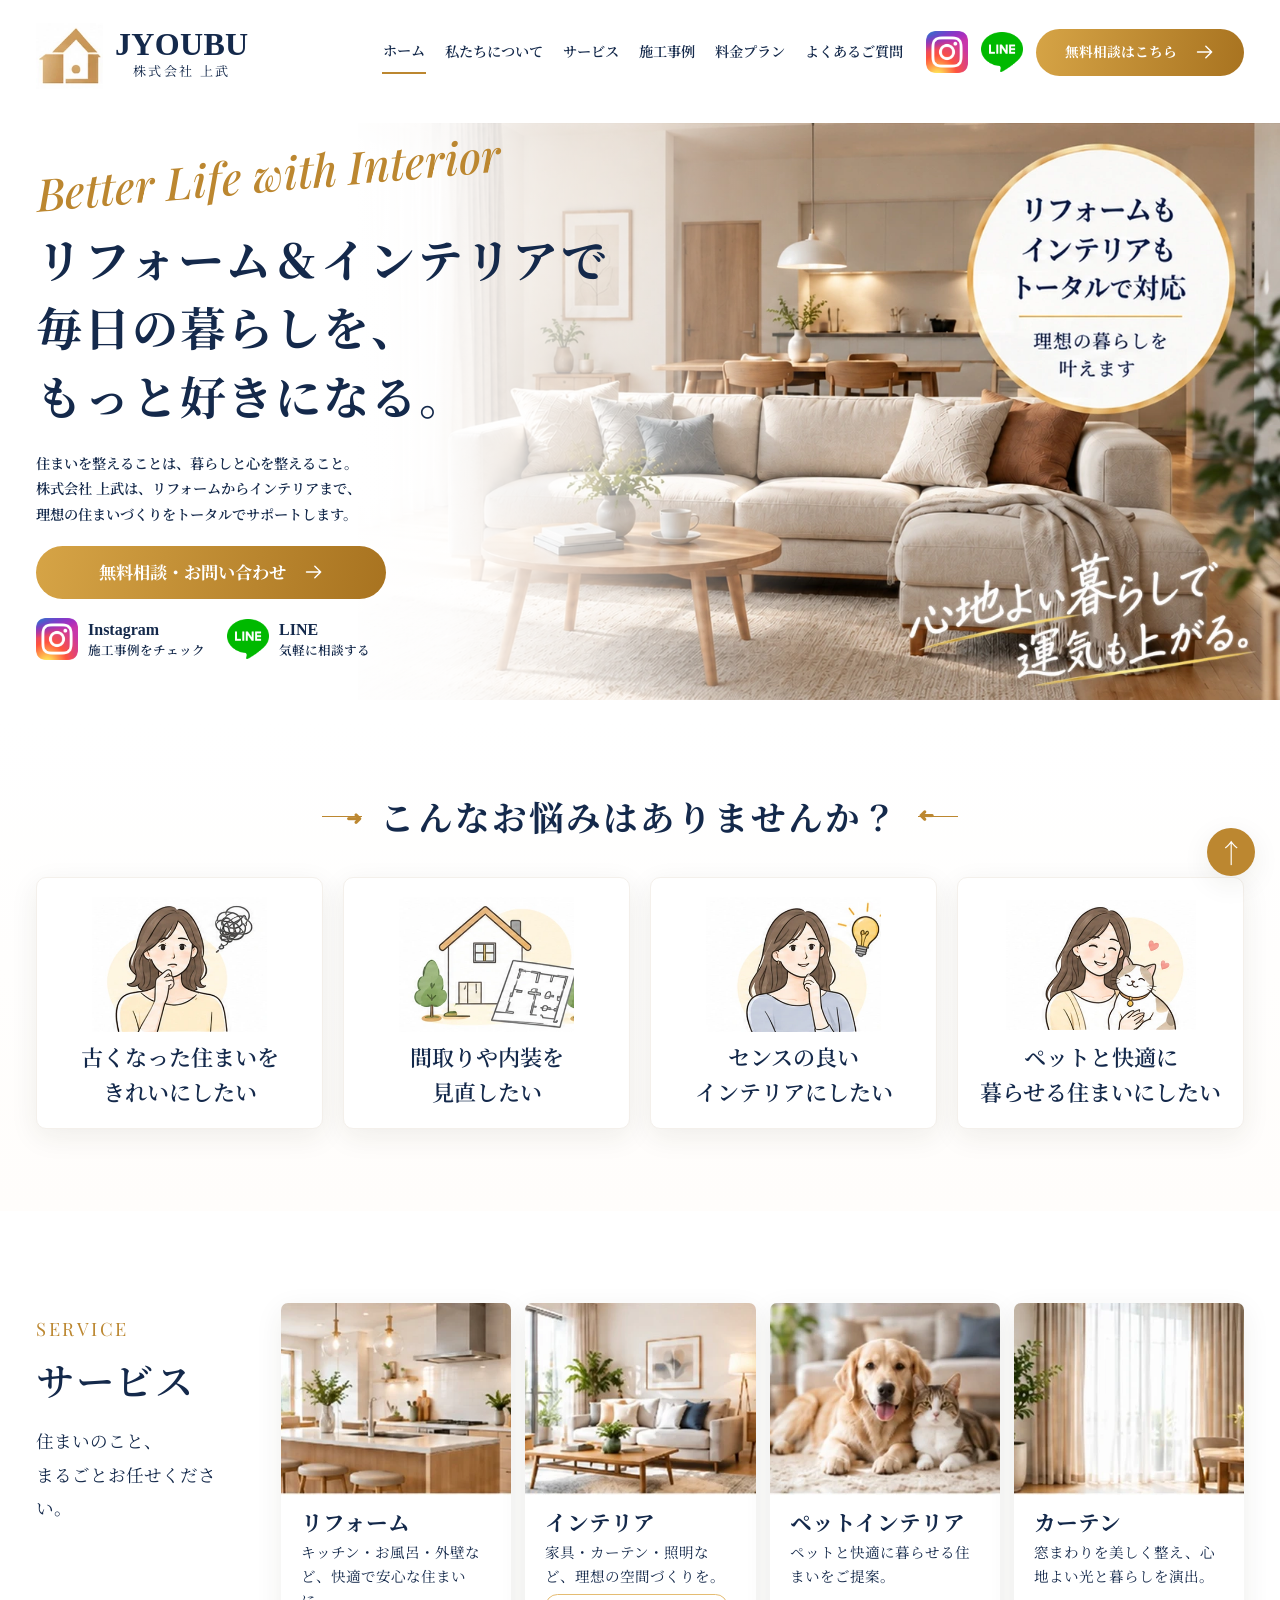
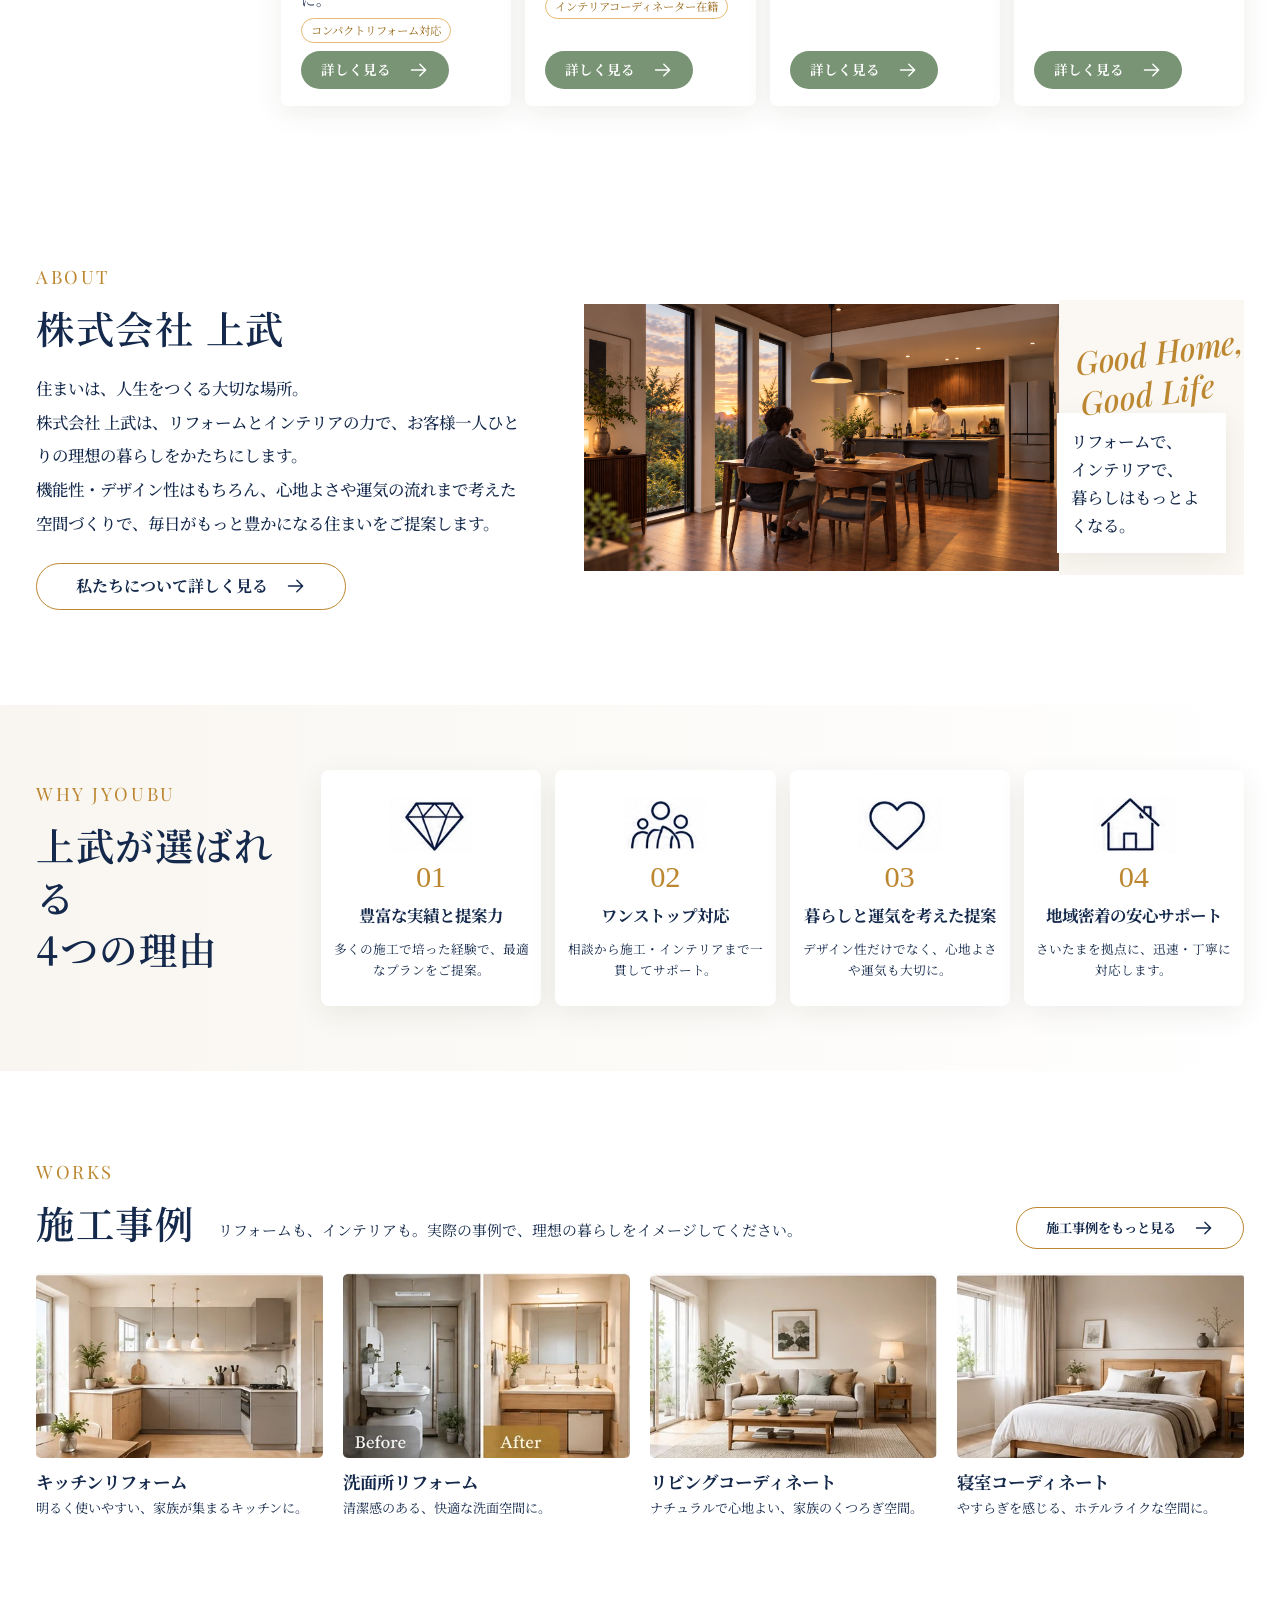
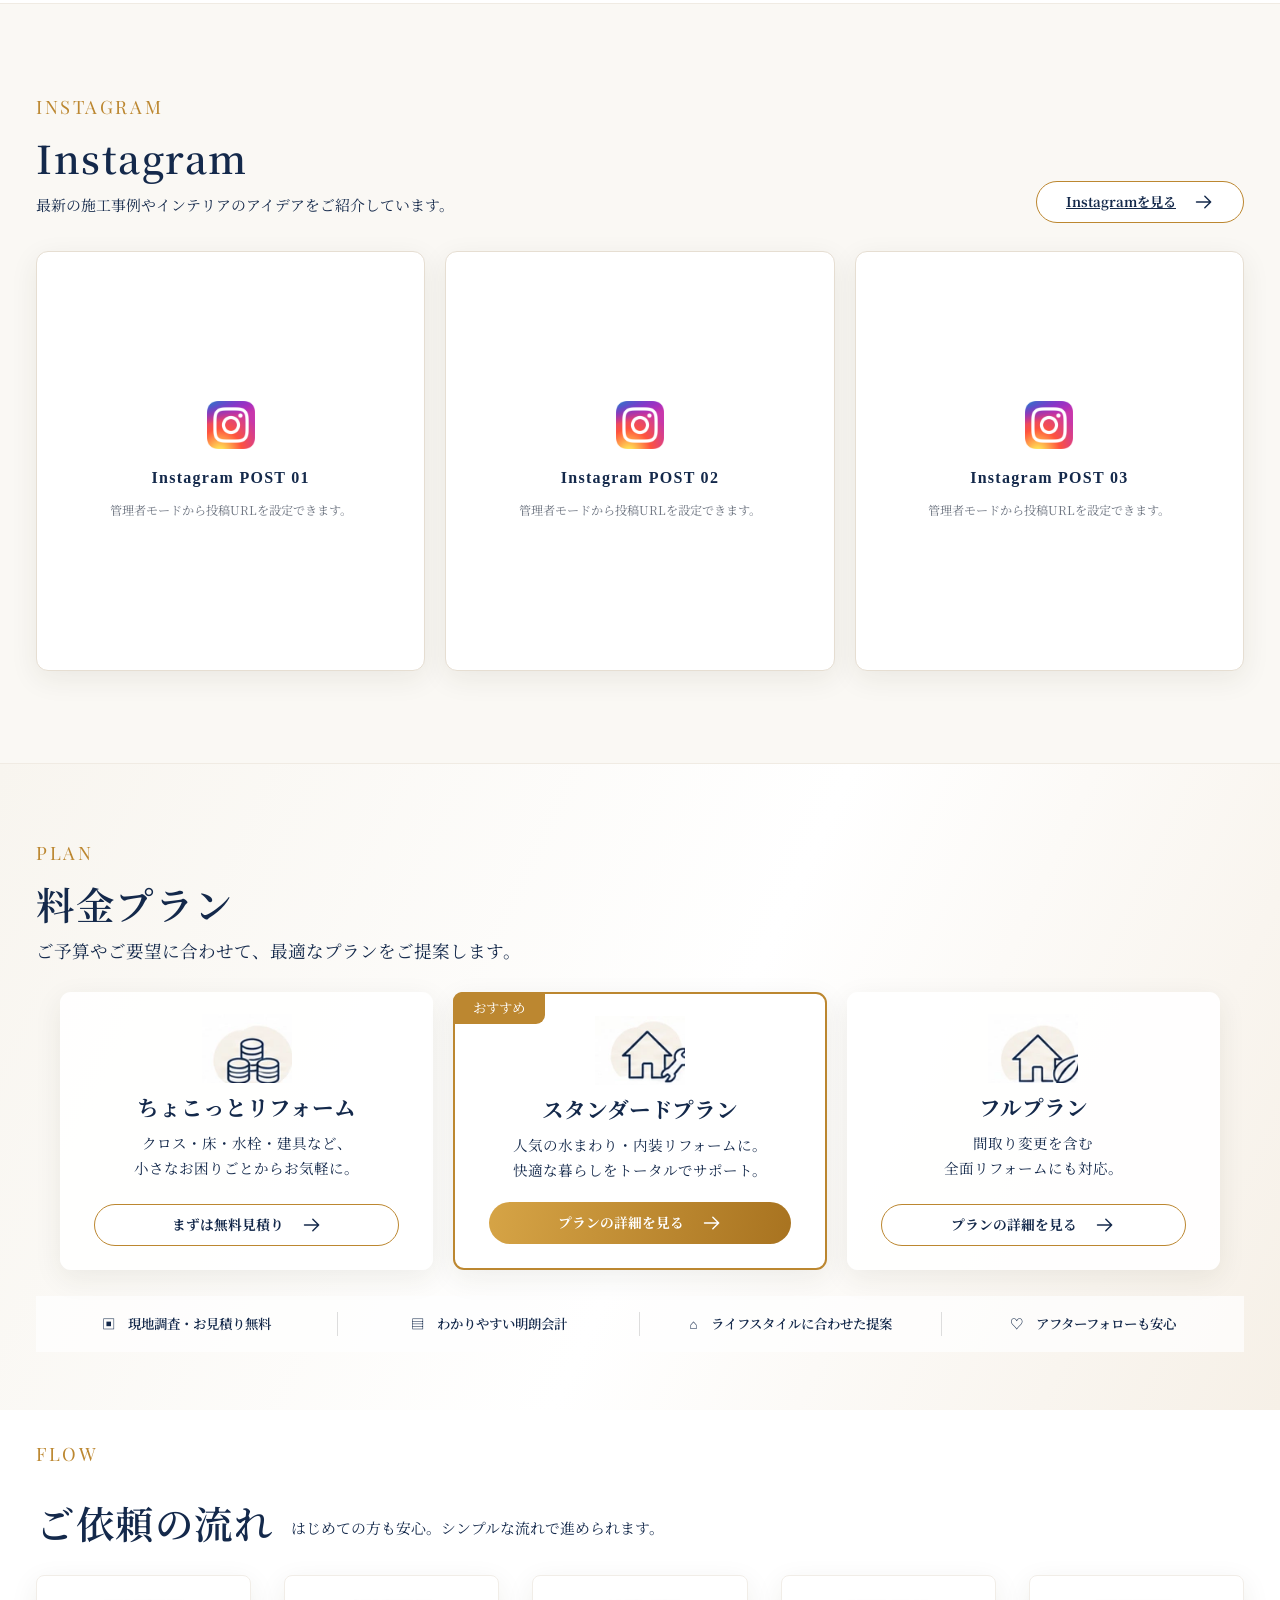
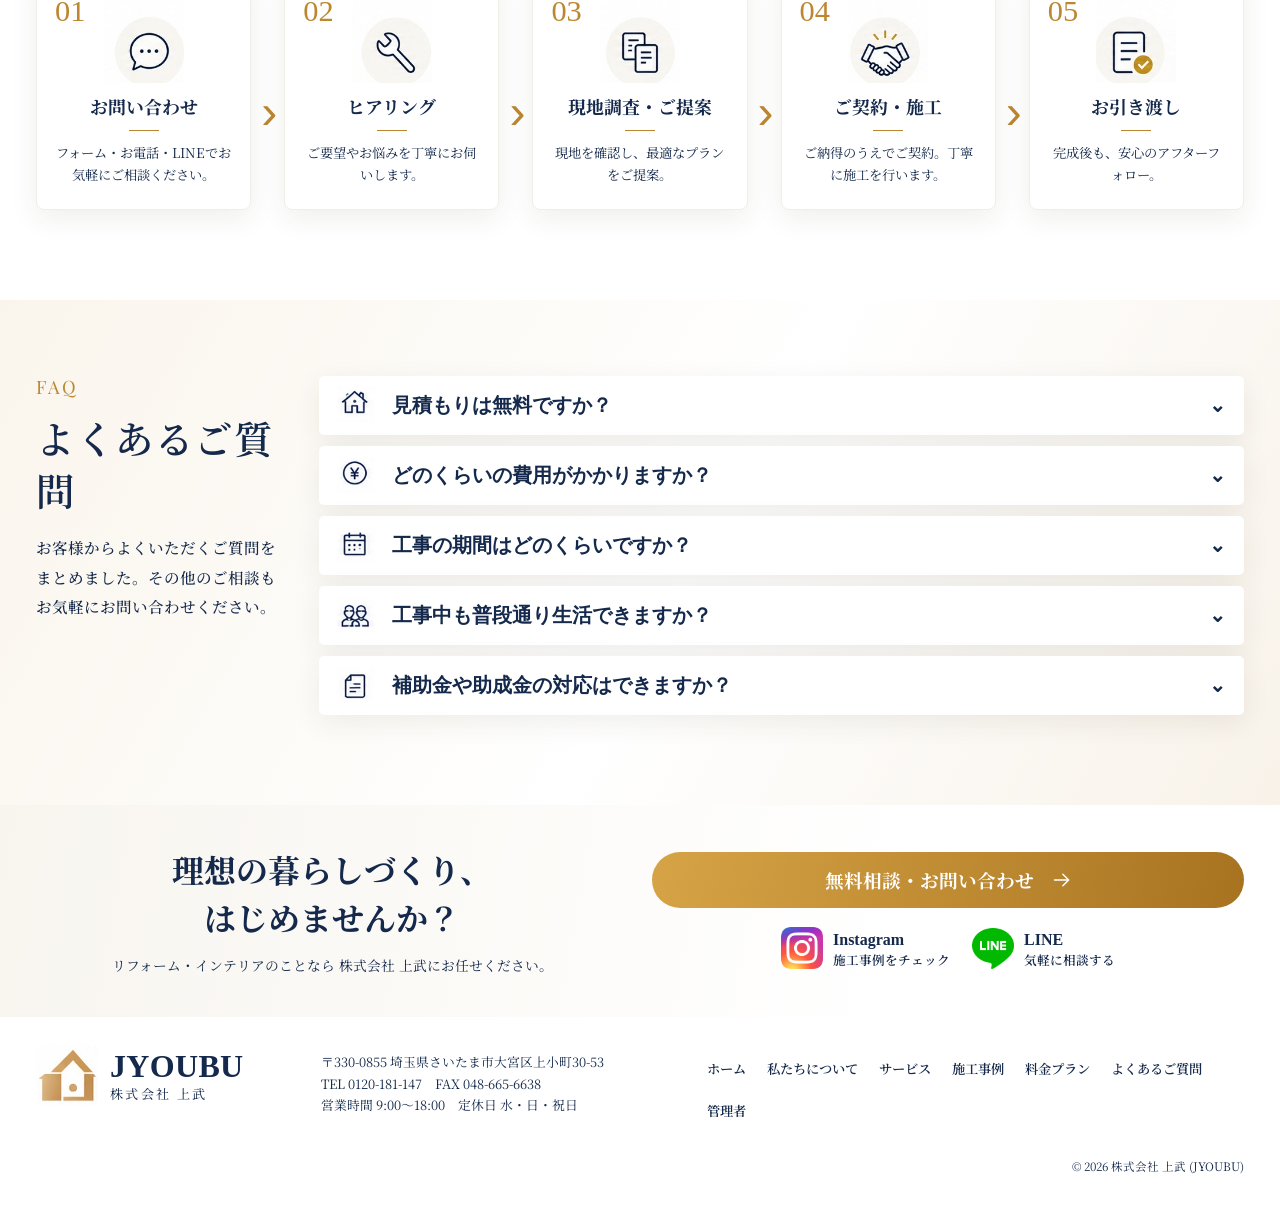
==== index.html @ c6ba9312 "Update all LINE links to qEn2aJ9Z" ====
<!doctype html>
<html lang="ja">
<head>
  <meta charset="utf-8">
  <meta name="viewport" content="width=device-width, initial-scale=1">
  <meta name="theme-color" content="#fbf8f3">
  <meta name="description" content="株式会社 上武のリフォーム・インテリア相談サイト。理想の暮らしづくりをトータルでサポートします。">
  <title>株式会社 上武 | リフォームとインテリアで、暮らしをもっと好きになる。</title>
  <link rel="icon" href="favicon.svg" type="image/svg+xml">
  <link rel="stylesheet" href="styles.css?v=20260929-social">
  <script defer src="script.js?v=20260926-2"></script>
</head>
<body>
  <svg class="sprite" xmlns="http://www.w3.org/2000/svg" aria-hidden="true">
    <symbol id="i-arrow" viewBox="0 0 24 24"><path d="M3 12h17m-7-7 7 7-7 7"/></symbol>
    <symbol id="i-home" viewBox="0 0 24 24"><path d="m2 11 10-9 10 9M5 9v13h14V9M9 22v-7h6v7"/></symbol>
    <symbol id="i-heart" viewBox="0 0 24 24"><path d="M20.8 4.6a5.3 5.3 0 0 0-7.5 0L12 5.9l-1.3-1.3a5.3 5.3 0 0 0-7.5 7.5L12 21l8.8-8.9a5.3 5.3 0 0 0 0-7.5Z"/></symbol>
    <symbol id="i-people" viewBox="0 0 24 24"><circle cx="12" cy="5" r="3"/><path d="M5 21v-2a7 7 0 0 1 14 0v2M3 10a3 3 0 0 0-2 5v4m20-9a3 3 0 0 1 2 5v4"/></symbol>
    <symbol id="i-chat" viewBox="0 0 24 24"><path d="M21 11.5a8.5 8.5 0 0 1-8.5 8.5c-1.5 0-3-.4-4.2-1.1L3 21l1.6-4.6A8.5 8.5 0 1 1 21 11.5Z"/><circle cx="8" cy="11.5" r=".7"/><circle cx="12" cy="11.5" r=".7"/><circle cx="16" cy="11.5" r=".7"/></symbol>
    <symbol id="i-tool" viewBox="0 0 24 24"><path d="M14 6a5 5 0 0 0-6 6L2 18l4 4 6-6a5 5 0 0 0 6-6l-3 3-4-4 3-3Z"/></symbol>
    <symbol id="i-clipboard" viewBox="0 0 24 24"><rect x="5" y="4" width="14" height="18" rx="2"/><path d="M9 4V2h6v2M8 9h8M8 13h8M8 17h5"/></symbol>
    <symbol id="i-handshake" viewBox="0 0 24 24"><path d="m2 8 4-3 5 2 2-1 5-1 4 3-4 8-5 4-3-2-2 1-4-4-2-7Zm8 10-3-3m6 2-4-4m7 2-4-4"/></symbol>
    <symbol id="i-sparkle" viewBox="0 0 24 24"><path d="m12 2 2.3 7.7L22 12l-7.7 2.3L12 22l-2.3-7.7L2 12l7.7-2.3L12 2Z"/></symbol>
  </svg>

  <header class="site-header">
    <div class="header-inner wrap">
      <button class="brand demo-trigger" type="button" aria-label="株式会社 上武 ホーム">
        <span class="brand-mark"><img src="assets/brand-house.webp" alt=""></span>
        <span class="brand-text"><strong>JYOUBU</strong><small>株式会社 上武</small></span>
      </button>
      <nav class="desktop-nav" aria-label="メインナビゲーション">
        <button class="nav-active demo-trigger" type="button">ホーム</button>
        <button class="demo-trigger" type="button">私たちについて</button>
        <button class="demo-trigger" type="button">サービス</button>
        <button class="demo-trigger" type="button">施工事例</button>
        <button class="demo-trigger" type="button">料金プラン</button>
        <button class="demo-trigger" type="button">よくあるご質問</button>
      </nav>
      <div class="header-actions">
        <a class="social instagram" href="https://www.instagram.com/jyobu0120181147?stkn=dXoyaTgycjRndjJ4&amp;utm_source=qr" rel="noopener noreferrer" aria-label="Instagramを開く"><img src="assets/instagram-icon.png" alt=""></a>
        <a class="social line" href="https://lin.ee/qEn2aJ9Z" rel="noopener noreferrer" aria-label="LINEを開く"><img src="assets/line-icon.png" alt=""></a>
        <button class="pill pill-gold header-cta contact-trigger" type="button">無料相談はこちら <svg><use href="#i-arrow"/></svg></button>
        <button class="menu-toggle" type="button" aria-label="メニューを開く" aria-expanded="false"><span></span><span></span><span></span></button>
      </div>
    </div>
    <nav class="mobile-nav" aria-label="モバイルナビゲーション" hidden>
      <button class="demo-trigger" type="button">ホーム</button><button class="demo-trigger" type="button">私たちについて</button><button class="demo-trigger" type="button">サービス</button><button class="demo-trigger" type="button">施工事例</button><button class="demo-trigger" type="button">料金プラン</button><button class="demo-trigger" type="button">よくあるご質問</button>
    </nav>
  </header>

  <main>
    <section class="hero" aria-labelledby="hero-title">
      <img class="hero-photo" src="assets/hero-full.webp" alt="明るいリビングとソファ">
      <div class="hero-wash"></div>
      <div class="wrap hero-content">
        <p class="handwriting hero-script">Better Life with Interior</p>
        <h1 id="hero-title">リフォーム＆インテリアで<br>毎日の暮らしを、<br>もっと好きになる。</h1>
        <p class="hero-lead">住まいを整えることは、暮らしと心を整えること。<br>株式会社 上武は、リフォームからインテリアまで、<br class="desktop-break">理想の住まいづくりをトータルでサポートします。</p>
        <button class="pill pill-gold hero-cta contact-trigger" type="button">無料相談・お問い合わせ <svg><use href="#i-arrow"/></svg></button>
        <div class="hero-socials">
          <a class="social-link" href="https://www.instagram.com/jyobu0120181147?stkn=dXoyaTgycjRndjJ4&amp;utm_source=qr" rel="noopener noreferrer"><span class="social instagram"><img src="assets/instagram-icon.png" alt=""></span><span><strong>Instagram</strong><small>施工事例をチェック</small></span></a>
          <a class="social-link" href="https://lin.ee/qEn2aJ9Z" rel="noopener noreferrer"><span class="social line"><img src="assets/line-icon.png" alt=""></span><span><strong>LINE</strong><small>気軽に相談する</small></span></a>
        </div>
      </div>
    </section>

    <section class="concerns section-pad" aria-labelledby="concerns-title">
      <div class="wrap">
        <h2 id="concerns-title" class="center-heading"><span></span>こんなお悩みはありませんか？<span></span></h2>
        <div class="concern-grid">
          <article class="concern-card"><img class="concern-illustration" src="assets/concern-old.webp" alt=""><h3>古くなった住まいを<br>きれいにしたい</h3></article>
          <article class="concern-card"><img class="concern-illustration" src="assets/concern-layout.webp" alt=""><h3>間取りや内装を<br>見直したい</h3></article>
          <article class="concern-card"><img class="concern-illustration" src="assets/concern-interior.webp" alt=""><h3>センスの良い<br>インテリアにしたい</h3></article>
          <article class="concern-card"><img class="concern-illustration" src="assets/concern-pets.webp" alt=""><h3>ペットと快適に<br>暮らせる住まいにしたい</h3></article>
        </div>
      </div>
    </section>

    <section class="services section-pad" aria-labelledby="services-title">
      <div class="wrap service-layout">
        <div class="section-intro"><span class="eyebrow">SERVICE</span><h2 id="services-title">サービス</h2><p>住まいのこと、<br>まるごとお任せください。</p></div>
        <div class="service-grid">
          <article class="service-card"><img src="assets/service-renovation.webp" alt="明るいキッチン"><div class="service-body"><h3>リフォーム</h3><p>キッチン・お風呂・外壁など、快適で安心な住まいに。</p><span class="service-note">コンパクトリフォーム対応</span><button class="pill pill-green demo-trigger" type="button">詳しく見る <svg><use href="#i-arrow"/></svg></button></div></article>
          <article class="service-card"><img src="assets/service-interior.webp" alt="ナチュラルなリビング"><div class="service-body"><h3>インテリア</h3><p>家具・カーテン・照明など、理想の空間づくりを。</p><span class="service-note">インテリアコーディネーター在籍</span><button class="pill pill-green demo-trigger" type="button">詳しく見る <svg><use href="#i-arrow"/></svg></button></div></article>
          <article class="service-card"><img src="assets/service-pets.webp" alt="犬と猫がくつろぐ室内"><div class="service-body"><h3>ペットインテリア</h3><p>ペットと快適に暮らせる住まいをご提案。</p><button class="pill pill-green demo-trigger" type="button">詳しく見る <svg><use href="#i-arrow"/></svg></button></div></article>
          <article class="service-card"><img src="assets/service-curtain.webp" alt="光が差し込むカーテン"><div class="service-body"><h3>カーテン</h3><p>窓まわりを美しく整え、心地よい光と暮らしを演出。</p><button class="pill pill-green demo-trigger" type="button">詳しく見る <svg><use href="#i-arrow"/></svg></button></div></article>
        </div>
      </div>
    </section>

    <section class="about section-pad" aria-labelledby="about-title">
      <div class="wrap about-layout">
        <div class="about-copy"><span class="eyebrow">ABOUT</span><h2 id="about-title">株式会社 上武</h2><p>住まいは、人生をつくる大切な場所。<br>株式会社 上武は、リフォームとインテリアの力で、お客様一人ひとりの理想の暮らしをかたちにします。<br>機能性・デザイン性はもちろん、心地よさや運気の流れまで考えた空間づくりで、毎日がもっと豊かになる住まいをご提案します。</p><button class="pill pill-outline demo-trigger" type="button">私たちについて詳しく見る <svg><use href="#i-arrow"/></svg></button></div>
        <div class="about-image"><img src="assets/about-room2.png" alt="夕日が差し込むダイニングとキッチンで過ごす夫婦"><div class="about-image-note"><span class="handwriting">Good Home,<br>Good Life</span><strong>リフォームで、<br>インテリアで、<br>暮らしはもっとよくなる。</strong></div></div>
      </div>
    </section>

    <section class="why section-pad" aria-labelledby="why-title">
      <div class="wrap why-layout"><div class="section-intro"><span class="eyebrow">WHY JYOUBU</span><h2 id="why-title">上武が選ばれる<br>4つの理由</h2></div><div class="why-grid">
        <article class="why-card"><img class="why-illustration" src="assets/why-diamond.webp" alt=""><span class="why-number">01</span><h3>豊富な実績と提案力</h3><p>多くの施工で培った経験で、最適なプランをご提案。</p></article>
        <article class="why-card"><img class="why-illustration" src="assets/why-people.webp" alt=""><span class="why-number">02</span><h3>ワンストップ対応</h3><p>相談から施工・インテリアまで一貫してサポート。</p></article>
        <article class="why-card"><img class="why-illustration" src="assets/why-heart.webp" alt=""><span class="why-number">03</span><h3>暮らしと運気を考えた提案</h3><p>デザイン性だけでなく、心地よさや運気も大切に。</p></article>
        <article class="why-card"><img class="why-illustration" src="assets/why-home.webp" alt=""><span class="why-number">04</span><h3>地域密着の安心サポート</h3><p>さいたまを拠点に、迅速・丁寧に対応します。</p></article>
      </div></div>
    </section>

    <section class="works section-pad" aria-labelledby="works-title"><div class="wrap"><div class="section-heading-row"><div><span class="eyebrow">WORKS</span><h2 id="works-title">施工事例</h2></div><p>リフォームも、インテリアも。実際の事例で、理想の暮らしをイメージしてください。</p><button class="pill pill-outline demo-trigger" type="button">施工事例をもっと見る <svg><use href="#i-arrow"/></svg></button></div>
    <div class="works-edit-note"><span>DEMO EDIT</span> 各施工事例の下にある「この事例を編集」から、タイトル・説明・Instagram URLを試しに変更できます。</div>
    <div class="works-grid">

      <article class="work-item" data-work-id="kitchen">
        <button class="work-preview demo-trigger" type="button">
          <img src="assets/work-kitchen.webp" alt="キッチンリフォームの事例">
          <strong class="work-title">キッチンリフォーム</strong>
          <span class="work-description">明るく使いやすい、家族が集まるキッチンに。</span>
        </button>
        <button class="work-edit-toggle" type="button" aria-expanded="false">✎ この事例を編集</button>
        <div class="work-editor" hidden>
          <label>タイトル<input class="work-input-title" type="text" value="キッチンリフォーム"></label>
          <label>説明文<textarea class="work-input-description" rows="3">明るく使いやすい、家族が集まるキッチンに。</textarea></label>
          <label>Instagram投稿URL<input class="work-input-instagram" type="url" placeholder="https://www.instagram.com/p/..." inputmode="url"></label>
          <div class="work-editor-actions">
            <button class="work-save" type="button">保存</button>
            <button class="work-cancel" type="button">キャンセル</button>
          </div>
          <p class="work-save-status" aria-live="polite"></p>
        </div>
        <a class="work-instagram-link" href="#" target="_blank" rel="noopener" hidden>Instagramでこの事例を見る →</a>
      </article>

      <article class="work-item" data-work-id="bath">
        <button class="work-preview demo-trigger" type="button">
          <img src="assets/work-bath.webp" alt="洗面所リフォームの施工前と施工後">
          <strong class="work-title">洗面所リフォーム</strong>
          <span class="work-description">清潔感のある、快適な洗面空間に。</span>
        </button>
        <button class="work-edit-toggle" type="button" aria-expanded="false">✎ この事例を編集</button>
        <div class="work-editor" hidden>
          <label>タイトル<input class="work-input-title" type="text" value="洗面所リフォーム"></label>
          <label>説明文<textarea class="work-input-description" rows="3">清潔感のある、快適な洗面空間に。</textarea></label>
          <label>Instagram投稿URL<input class="work-input-instagram" type="url" placeholder="https://www.instagram.com/p/..." inputmode="url"></label>
          <div class="work-editor-actions">
            <button class="work-save" type="button">保存</button>
            <button class="work-cancel" type="button">キャンセル</button>
          </div>
          <p class="work-save-status" aria-live="polite"></p>
        </div>
        <a class="work-instagram-link" href="#" target="_blank" rel="noopener" hidden>Instagramでこの事例を見る →</a>
      </article>

      <article class="work-item" data-work-id="living">
        <button class="work-preview demo-trigger" type="button">
          <img src="assets/work-living.webp" alt="リビングコーディネートの事例">
          <strong class="work-title">リビングコーディネート</strong>
          <span class="work-description">ナチュラルで心地よい、家族のくつろぎ空間。</span>
        </button>
        <button class="work-edit-toggle" type="button" aria-expanded="false">✎ この事例を編集</button>
        <div class="work-editor" hidden>
          <label>タイトル<input class="work-input-title" type="text" value="リビングコーディネート"></label>
          <label>説明文<textarea class="work-input-description" rows="3">ナチュラルで心地よい、家族のくつろぎ空間。</textarea></label>
          <label>Instagram投稿URL<input class="work-input-instagram" type="url" placeholder="https://www.instagram.com/p/..." inputmode="url"></label>
          <div class="work-editor-actions">
            <button class="work-save" type="button">保存</button>
            <button class="work-cancel" type="button">キャンセル</button>
          </div>
          <p class="work-save-status" aria-live="polite"></p>
        </div>
        <a class="work-instagram-link" href="#" target="_blank" rel="noopener" hidden>Instagramでこの事例を見る →</a>
      </article>

      <article class="work-item" data-work-id="bedroom">
        <button class="work-preview demo-trigger" type="button">
          <img src="assets/work-bedroom.webp" alt="寝室コーディネートの事例">
          <strong class="work-title">寝室コーディネート</strong>
          <span class="work-description">やすらぎを感じる、ホテルライクな空間に。</span>
        </button>
        <button class="work-edit-toggle" type="button" aria-expanded="false">✎ この事例を編集</button>
        <div class="work-editor" hidden>
          <label>タイトル<input class="work-input-title" type="text" value="寝室コーディネート"></label>
          <label>説明文<textarea class="work-input-description" rows="3">やすらぎを感じる、ホテルライクな空間に。</textarea></label>
          <label>Instagram投稿URL<input class="work-input-instagram" type="url" placeholder="https://www.instagram.com/p/..." inputmode="url"></label>
          <div class="work-editor-actions">
            <button class="work-save" type="button">保存</button>
            <button class="work-cancel" type="button">キャンセル</button>
          </div>
          <p class="work-save-status" aria-live="polite"></p>
        </div>
        <a class="work-instagram-link" href="#" target="_blank" rel="noopener" hidden>Instagramでこの事例を見る →</a>
      </article>
    </div></div></section>

    <section class="instagram-feed section-pad" aria-labelledby="instagram-feed-title">
      <div class="wrap">
        <div class="instagram-feed-heading">
          <div>
            <span class="eyebrow">INSTAGRAM</span>
            <h2 id="instagram-feed-title">Instagram</h2>
            <p>最新の施工事例やインテリアのアイデアをご紹介しています。</p>
          </div>
          <a class="pill pill-outline" href="https://www.instagram.com/jyobu0120181147?stkn=dXoyaTgycjRndjJ4&amp;utm_source=qr" rel="noopener noreferrer">Instagramを見る <svg><use href="#i-arrow"/></svg></a>
        </div>

        <div class="instagram-grid">
          <article class="instagram-slot" data-instagram-slot="1">
            <div class="instagram-embed-host">
              <div class="instagram-placeholder">
                <img src="assets/instagram-icon.png" alt="">
                <strong>Instagram POST 01</strong>
                <span>管理者モードから投稿URLを設定できます。</span>
              </div>
            </div>
            <button class="instagram-edit-toggle" type="button">✎ 投稿URLを編集</button>
            <div class="instagram-editor" hidden>
              <label>Instagram投稿URL
                <input class="instagram-url-input" type="url" placeholder="https://www.instagram.com/p/..." inputmode="url">
              </label>
              <div class="work-editor-actions">
                <button class="instagram-save" type="button">保存</button>
                <button class="instagram-cancel" type="button">キャンセル</button>
              </div>
              <p class="instagram-save-status" aria-live="polite"></p>
            </div>
          </article>

          <article class="instagram-slot" data-instagram-slot="2">
            <div class="instagram-embed-host">
              <div class="instagram-placeholder">
                <img src="assets/instagram-icon.png" alt="">
                <strong>Instagram POST 02</strong>
                <span>管理者モードから投稿URLを設定できます。</span>
              </div>
            </div>
            <button class="instagram-edit-toggle" type="button">✎ 投稿URLを編集</button>
            <div class="instagram-editor" hidden>
              <label>Instagram投稿URL
                <input class="instagram-url-input" type="url" placeholder="https://www.instagram.com/p/..." inputmode="url">
              </label>
              <div class="work-editor-actions">
                <button class="instagram-save" type="button">保存</button>
                <button class="instagram-cancel" type="button">キャンセル</button>
              </div>
              <p class="instagram-save-status" aria-live="polite"></p>
            </div>
          </article>

          <article class="instagram-slot" data-instagram-slot="3">
            <div class="instagram-embed-host">
              <div class="instagram-placeholder">
                <img src="assets/instagram-icon.png" alt="">
                <strong>Instagram POST 03</strong>
                <span>管理者モードから投稿URLを設定できます。</span>
              </div>
            </div>
            <button class="instagram-edit-toggle" type="button">✎ 投稿URLを編集</button>
            <div class="instagram-editor" hidden>
              <label>Instagram投稿URL
                <input class="instagram-url-input" type="url" placeholder="https://www.instagram.com/p/..." inputmode="url">
              </label>
              <div class="work-editor-actions">
                <button class="instagram-save" type="button">保存</button>
                <button class="instagram-cancel" type="button">キャンセル</button>
              </div>
              <p class="instagram-save-status" aria-live="polite"></p>
            </div>
          </article>
        </div>
      </div>
    </section>

    <script async src="https://www.instagram.com/embed.js"></script>

    <section class="plans section-pad" aria-labelledby="plans-title"><div class="wrap"><span class="eyebrow">PLAN</span><h2 id="plans-title">料金プラン</h2><p class="section-lead">ご予算やご要望に合わせて、最適なプランをご提案します。</p><div class="plans-grid">
      <article class="plan-card"><img class="plan-illustration" src="assets/plan-small.webp" alt=""><h3>ちょこっとリフォーム</h3><p>クロス・床・水栓・建具など、<br>小さなお困りごとからお気軽に。</p><button class="pill pill-outline contact-trigger" type="button">まずは無料見積り <svg><use href="#i-arrow"/></svg></button></article>
      <article class="plan-card recommended"><div class="recommend-label">おすすめ</div><img class="plan-illustration" src="assets/plan-standard.webp" alt=""><h3>スタンダードプラン</h3><p>人気の水まわり・内装リフォームに。<br>快適な暮らしをトータルでサポート。</p><button class="pill pill-gold demo-trigger" type="button">プランの詳細を見る <svg><use href="#i-arrow"/></svg></button></article>
      <article class="plan-card"><img class="plan-illustration" src="assets/plan-full.webp" alt=""><h3>フルプラン</h3><p>間取り変更を含む<br>全面リフォームにも対応。</p><button class="pill pill-outline demo-trigger" type="button">プランの詳細を見る <svg><use href="#i-arrow"/></svg></button></article>
    </div><div class="plan-points"><span>▣　現地調査・お見積り無料</span><span>▤　わかりやすい明朗会計</span><span>⌂　ライフスタイルに合わせた提案</span><span>♡　アフターフォローも安心</span></div></div></section>

    <section class="flow section-pad" aria-labelledby="flow-title"><div class="wrap"><div class="flow-heading"><span class="eyebrow">FLOW</span><h2 id="flow-title">ご依頼の流れ</h2><p>はじめての方も安心。シンプルな流れで進められます。</p></div><div class="flow-grid">
      <article class="flow-card"><span class="flow-number">01</span><img class="flow-illustration" src="assets/flow-contact.webp" alt=""><h3>お問い合わせ</h3><p>フォーム・お電話・LINEでお気軽にご相談ください。</p></article>
      <article class="flow-card"><span class="flow-number">02</span><img class="flow-illustration" src="assets/flow-hearing.webp" alt=""><h3>ヒアリング</h3><p>ご要望やお悩みを丁寧にお伺いします。</p></article>
      <article class="flow-card"><span class="flow-number">03</span><img class="flow-illustration" src="assets/flow-survey.webp" alt=""><h3>現地調査・ご提案</h3><p>現地を確認し、最適なプランをご提案。</p></article>
      <article class="flow-card"><span class="flow-number">04</span><img class="flow-illustration" src="assets/flow-build.webp" alt=""><h3>ご契約・施工</h3><p>ご納得のうえでご契約。丁寧に施工を行います。</p></article>
      <article class="flow-card"><span class="flow-number">05</span><img class="flow-illustration" src="assets/flow-delivery.webp" alt=""><h3>お引き渡し</h3><p>完成後も、安心のアフターフォロー。</p></article>
    </div></div></section>

    <section class="faq section-pad" aria-labelledby="faq-title">
      <div class="wrap faq-layout">
        <div class="faq-intro"><span class="eyebrow">FAQ</span><h2 id="faq-title">よくあるご質問</h2><p>お客様からよくいただくご質問をまとめました。その他のご相談もお気軽にお問い合わせください。</p></div>
        <div class="faq-grid">
          <details class="faq-item"><summary><img src="assets/faq-estimate.webp" alt=""><span>見積もりは無料ですか？</span><span class="faq-chevron" aria-hidden="true">⌄</span></summary><div class="faq-answer">はい。現地調査とお見積もりは無料です。ご希望やお困りごとを伺い、内容に合わせてご提案します。</div></details>
          <details class="faq-item"><summary><img src="assets/faq-cost.webp" alt=""><span>どのくらいの費用がかかりますか？</span><span class="faq-chevron" aria-hidden="true">⌄</span></summary><div class="faq-answer">工事の範囲や使用する材料によって異なります。ご予算を伺ったうえで現地を確認し、お見積もりをお出しします。</div></details>
          <details class="faq-item"><summary><img src="assets/faq-duration.webp" alt=""><span>工事の期間はどのくらいですか？</span><span class="faq-chevron" aria-hidden="true">⌄</span></summary><div class="faq-answer">施工内容や規模によって異なります。現地調査後のご提案時に、工事の予定とおおよその期間をご案内します。</div></details>
          <details class="faq-item"><summary><img src="assets/faq-living.webp" alt=""><span>工事中も普段通り生活できますか？</span><span class="faq-chevron" aria-hidden="true">⌄</span></summary><div class="faq-answer">工事箇所によっては住みながら進められます。水まわりなど一時的に使えない設備がある場合は、事前にご説明します。</div></details>
          <details class="faq-item"><summary><img src="assets/faq-subsidy.webp" alt=""><span>補助金や助成金の対応はできますか？</span><span class="faq-chevron" aria-hidden="true">⌄</span></summary><div class="faq-answer">利用できる制度は工事内容や時期、お住まいの地域によって異なります。ご相談時に対象となる制度の確認についてご案内します。</div></details>
        </div>
      </div>
    </section>

    <section class="final-cta"><div class="wrap final-cta-inner"><div><h2>理想の暮らしづくり、<br>はじめませんか？</h2><p>リフォーム・インテリアのことなら 株式会社 上武にお任せください。</p></div><div class="final-actions"><button class="pill pill-gold contact-trigger" type="button">無料相談・お問い合わせ <svg><use href="#i-arrow"/></svg></button><div class="hero-socials"><a class="social-link" href="https://www.instagram.com/jyobu0120181147?stkn=dXoyaTgycjRndjJ4&amp;utm_source=qr" rel="noopener noreferrer"><span class="social instagram"><img src="assets/instagram-icon.png" alt=""></span><span><strong>Instagram</strong><small>施工事例をチェック</small></span></a><a class="social-link" href="https://lin.ee/qEn2aJ9Z" rel="noopener noreferrer"><span class="social line"><img src="assets/line-icon.png" alt=""></span><span><strong>LINE</strong><small>気軽に相談する</small></span></a></div></div></div></section>
  </main>

  <footer class="footer"><div class="wrap footer-inner"><div class="footer-brand"><span class="brand-mark"><img src="assets/brand-house.webp" alt=""></span><span class="brand-text"><strong>JYOUBU</strong><small>株式会社 上武</small></span></div><div class="footer-details"><p>〒330-0855 埼玉県さいたま市大宮区上小町30-53</p><p>TEL 0120-181-147　FAX 048-665-6638</p><p>営業時間 9:00〜18:00　定休日 水・日・祝日</p></div><nav class="footer-nav" aria-label="フッターナビゲーション"><button class="demo-trigger" type="button">ホーム</button><button class="demo-trigger" type="button">私たちについて</button><button class="demo-trigger" type="button">サービス</button><button class="demo-trigger" type="button">施工事例</button><button class="demo-trigger" type="button">料金プラン</button><button class="demo-trigger" type="button">よくあるご質問</button><button class="admin-trigger" type="button">管理者</button></nav><small class="copyright">© 2026 株式会社 上武 (JYOUBU)</small></div></footer>
  <button class="back-top demo-trigger" type="button" aria-label="ページの先頭へ">↑</button>
  <dialog id="contact-dialog" class="contact-dialog" aria-labelledby="contact-title" aria-describedby="contact-lead">
    <button class="contact-close" type="button" aria-label="お問い合わせフォームを閉じる">×</button>
    <span class="eyebrow">CONTACT</span>
    <h2 id="contact-title">お問い合わせフォーム</h2>
    <p id="contact-lead">小さなご相談でもお気軽にお問い合わせください。</p>
    <form id="contact-form">
      <label for="contact-name">お名前 <span class="required">必須</span></label>
      <input id="contact-name" name="name" type="text" autocomplete="name" required>
      <label for="contact-email">メールアドレス <span class="required">必須</span></label>
      <input id="contact-email" name="email" type="email" autocomplete="email" required>
      <label for="contact-phone">電話番号 <span class="required">必須</span></label>
      <input id="contact-phone" name="phone" type="tel" autocomplete="tel" required>
      <label for="contact-type">ご相談種別 <span class="required">必須</span></label>
      <select id="contact-type" name="consultation_type" required>
        <option value="" selected disabled>選択してください</option>
        <option>リフォーム</option>
        <option>インテリア</option>
        <option>ペットインテリア</option>
        <option>カーテン</option>
        <option>その他</option>
      </select>
      <label for="contact-message">ご相談内容 <span class="optional">任意</span></label>
      <textarea id="contact-message" name="message" rows="4"></textarea>
      <button class="pill pill-gold contact-submit" type="submit">送信する <svg><use href="#i-arrow"/></svg></button>
      <p id="contact-status" class="contact-status" role="status" aria-live="polite"></p>
    </form>
  </dialog>
  <dialog id="admin-dialog" class="admin-dialog" aria-labelledby="admin-title">
    <button class="admin-close" type="button" aria-label="管理者ログインを閉じる">×</button>
    <span class="eyebrow">ADMIN</span>
    <h2 id="admin-title">管理者ログイン</h2>
    <p>編集モードに切り替えるにはパスワードを入力してください。</p>
    <form id="admin-login-form">
      <label for="admin-password">パスワード</label>
      <input id="admin-password" type="password" inputmode="numeric" autocomplete="current-password" placeholder="パスワードを入力" required>
      <button class="pill pill-gold admin-login-submit" type="submit">編集モードにする</button>
      <p id="admin-login-status" class="admin-login-status" role="status" aria-live="polite"></p>
    </form>
  </dialog>
  <div id="admin-mode-bar" class="admin-mode-bar" hidden>
    <strong>管理者 編集モード</strong>
    <span>施工事例を編集できます</span>
    <button id="admin-logout" type="button">編集モードを終了</button>
  </div>
  <dialog id="demo-dialog" class="demo-dialog" aria-labelledby="demo-message"><p id="demo-message">デモ画面です。</p><button class="pill pill-gold dialog-close" type="button">閉じる</button></dialog>
</body>
</html>
---- styles.css ----
@import url('https://fonts.googleapis.com/css2?family=Noto+Serif+JP:wght@400;500;600;700&family=Playfair+Display:ital,wght@0,500;0,600;1,500&display=swap');
:root{--navy:#14294b;--gold:#bc8730;--gold-dark:#986819;--green:#789474;--cream:#fbf8f3;--line:#e8e1d7;--shadow:0 8px 28px rgba(54,46,30,.08)}
*{box-sizing:border-box}html{scroll-behavior:smooth}body{margin:0;color:var(--navy);font-family:'Noto Serif JP',YuMincho,'Hiragino Mincho ProN',serif;background:#fff;line-height:1.8}button{font:inherit;color:inherit;cursor:pointer}button:focus-visible{outline:3px solid #dcaf61;outline-offset:3px}img{display:block;max-width:100%}svg{width:1.1em;height:1.1em;fill:none;stroke:currentColor;stroke-width:1.7;stroke-linecap:round;stroke-linejoin:round}.sprite{position:absolute;width:0;height:0;overflow:hidden}.wrap{width:min(100% - 72px,1370px);margin-inline:auto}.section-pad{padding:92px 0}.eyebrow{display:block;color:var(--gold);font-family:'Playfair Display',Georgia,serif;font-size:1.15rem;letter-spacing:.14em;line-height:1.2;margin-bottom:14px}.section-intro h2,.about h2,.works h2,.plans h2,.flow h2,.faq h2{font-size:clamp(2rem,3vw,3.1rem);line-height:1.35;letter-spacing:.04em;margin:0 0 18px;font-weight:600}.section-intro p,.section-lead{font-size:1.1rem;line-height:1.9;margin:0}.pill{border:0;border-radius:100px;display:inline-flex;align-items:center;justify-content:center;gap:18px;min-height:47px;padding:10px 29px;font-weight:700;line-height:1.3;white-space:nowrap;transition:transform .2s,filter .2s,box-shadow .2s}.pill:hover{transform:translateY(-2px);filter:brightness(1.05);box-shadow:0 7px 18px #0002}.pill svg{width:20px;height:20px}.pill-gold{color:#fff;background:linear-gradient(100deg,#d6a446,#a87320)}.pill-green{color:#fff;background:var(--green)}.pill-outline{background:#fff;color:var(--navy);border:1.5px solid var(--gold)}
.site-header{position:relative;z-index:20;background:#fff}.header-inner{height:104px;display:flex;align-items:center;justify-content:space-between;gap:22px}.brand,.footer-brand{display:flex;align-items:center;gap:12px;background:none;border:0;padding:0;white-space:nowrap}.brand-mark{color:#c79749;display:grid;place-items:center;width:67px;height:58px}.brand-mark svg{width:60px;height:60px;stroke-width:2.7}.brand-text{display:flex;flex-direction:column;line-height:1.2}.brand-text strong{font-family:Georgia,serif;font-size:2rem;letter-spacing:.01em}.brand-text small{font-size:.82rem;letter-spacing:.18em}.desktop-nav{display:flex;align-items:center;justify-content:center;gap:clamp(12px,1.4vw,28px);margin-left:auto}.desktop-nav button,.footer-nav button{border:0;background:none;white-space:nowrap;padding:8px 1px;font-weight:600}.desktop-nav button{font-size:.89rem}.desktop-nav button:hover,.footer-nav button:hover{color:var(--gold)}.desktop-nav .nav-active{border-bottom:2px solid var(--gold)}.header-actions{display:flex;align-items:center;gap:13px}.social{width:42px;height:42px;border-radius:9px;border:0;display:inline-grid;place-items:center;color:#fff;flex:none}.instagram{background:linear-gradient(35deg,#ffd25c,#f32169 51%,#7531d7)}.instagram span{font-family:Arial,sans-serif;font-size:2rem;font-weight:600;line-height:1}.line{background:#04bf27}.line span{font-family:Arial,sans-serif;font-size:.64rem;font-weight:800;background:#fff;color:#04bf27;border-radius:8px;padding:3px 1px;letter-spacing:-.08em}.header-cta{font-size:.86rem}.menu-toggle{display:none;background:none;border:0;width:44px;height:44px;padding:10px}.menu-toggle span{display:block;height:2px;margin:5px 0;background:var(--navy)}.mobile-nav[hidden]{display:none}
.hero{min-height:615px;position:relative;overflow:hidden;display:flex;align-items:center}.hero-photo{position:absolute;inset:0 0 0 30%;background-image:url('assets/hero.webp');background-size:cover;background-position:center 48%}.hero-wash{position:absolute;inset:0;background:linear-gradient(90deg,#fff 0%,#fff 25%,#fffffff2 35%,#ffffff8f 49%,#ffffff00 64%)}.hero-content{position:relative;z-index:1;padding-top:38px;padding-bottom:34px}.handwriting{font-family:'Playfair Display',Georgia,serif;font-style:italic;font-weight:500;color:var(--gold)}.hero-script{font-size:clamp(1.8rem,3.5vw,3.3rem);margin:0 0 3px;transform:rotate(-5deg);transform-origin:left center;line-height:1.2}.hero h1{font-size:clamp(2.15rem,3.6vw,3.75rem);line-height:1.48;letter-spacing:.04em;margin:0 0 22px;font-weight:700}.hero-lead{font-size:clamp(.89rem,1.1vw,1.09rem);font-weight:600;line-height:1.8;margin:0 0 18px}.hero-cta{min-width:350px;font-size:1.08rem;min-height:53px}.hero-socials{display:flex;gap:22px;margin-top:19px}.social-link{display:flex;align-items:center;gap:10px;text-align:left;padding:0;border:0;background:none}.social-link>span:last-child{display:flex;flex-direction:column;line-height:1.35}.social-link strong{font-family:Georgia,serif;font-size:1rem}.social-link small{font-size:.79rem;font-weight:600}.hero-badge{position:absolute;z-index:2;top:28px;right:5.5%;width:200px;height:200px;display:flex;flex-direction:column;align-items:center;justify-content:center;border:5px solid #d9a14c;border-radius:50%;background:#fff;text-align:center;box-shadow:var(--shadow)}.hero-badge strong{font-size:1.28rem;line-height:1.55}.hero-badge span{font-size:.9rem;border-top:1px solid var(--gold);padding-top:8px;margin-top:7px}
.concerns{padding-top:66px;padding-bottom:82px;background:linear-gradient(#fff,#fffdfb)}.center-heading{text-align:center;font-size:clamp(1.8rem,2.7vw,2.75rem);letter-spacing:.06em;margin:0 0 30px;display:flex;align-items:center;justify-content:center;gap:18px}.center-heading span{width:40px;height:1px;background:var(--gold);position:relative}.center-heading span:first-child:after{content:'➜';position:absolute;right:-2px;top:-16px;color:var(--gold);font-size:1.2rem}.center-heading span:last-child:after{content:'➜';position:absolute;left:-2px;top:-16px;color:var(--gold);font-size:1.2rem;transform:rotate(180deg)}.concern-grid{display:grid;grid-template-columns:repeat(4,1fr);gap:20px}.concern-card{min-height:252px;display:flex;flex-direction:column;align-items:center;justify-content:center;text-align:center;border-radius:10px;background:#fff;box-shadow:var(--shadow);border:1px solid #f4f0eb;padding:18px}.concern-emoji{height:125px;display:grid;place-items:center;font-size:4.5rem;color:var(--gold)}.concern-card h3{font-size:1.38rem;line-height:1.55;margin:0;font-weight:600}
.services{position:relative}.service-layout{display:grid;grid-template-columns:215px 1fr;gap:30px}.services .section-intro{padding-top:15px}.service-grid{display:grid;grid-template-columns:repeat(4,minmax(0,1fr));gap:14px}.service-card{border-radius:7px;overflow:hidden;background:#fff;box-shadow:var(--shadow);display:flex;flex-direction:column}.service-card img{width:100%;height:192px;object-fit:cover}.service-body{padding:12px 20px 17px;display:flex;flex-direction:column;flex:1}.service-body h3{font-size:1.35rem;line-height:1.4;margin:0 0 3px;white-space:nowrap}.service-body p{font-size:.91rem;line-height:1.65;margin:0 0 6px}.service-note{font-size:.71rem;color:var(--gold-dark);border:1px solid #e5bc72;border-radius:40px;white-space:nowrap;align-self:flex-start;padding:1px 9px;margin-bottom:8px}.service-body .pill{margin-top:auto;align-self:flex-start;font-size:.85rem;padding:7px 20px;min-height:38px}
.about{padding-top:68px;padding-bottom:95px}.about-layout{display:grid;grid-template-columns:minmax(0,44fr) minmax(0,56fr);gap:30px;align-items:center}.about-copy{padding-right:24px}.about-copy p{font-size:1.03rem;font-weight:500;line-height:2.05;margin:0 0 22px}.about-copy .pill{min-width:310px}.about-image{position:relative;min-height:390px;display:flex;align-items:stretch;overflow:hidden}.about-image>img{width:72%;min-height:390px;object-fit:cover}.about-image-note{background:var(--cream);flex:1;min-width:0;padding:33px 18px 22px;display:flex;flex-direction:column;justify-content:space-between}.about-image-note .handwriting{font-size:2rem;line-height:1.25;transform:rotate(-8deg);white-space:nowrap}.about-image-note strong{background:#fff;padding:14px;margin-left:-20px;font-size:1.03rem;line-height:1.7;font-weight:500;box-shadow:var(--shadow)}
.why{background:linear-gradient(90deg,#f9f6f1,#fff);padding:65px 0}.why-layout{display:grid;grid-template-columns:260px 1fr;gap:25px;align-items:center}.why-grid{display:grid;grid-template-columns:repeat(4,1fr);gap:14px}.why-card{min-height:236px;padding:24px 12px;background:#fff;border-radius:8px;box-shadow:var(--shadow);text-align:center}.why-card>svg{display:block;width:52px;height:52px;margin:0 auto 3px;stroke-width:1.2}.why-icon{display:block;height:55px;font-size:4rem;line-height:.75}.why-number{display:block;color:var(--gold);font-family:Georgia,serif;font-size:1.9rem;line-height:1.3}.why-card h3{font-size:1.03rem;white-space:nowrap;margin:4px 0 7px}.why-card p{font-size:.79rem;line-height:1.7;margin:0}
.works{padding-top:90px;padding-bottom:85px}.section-heading-row{display:flex;align-items:end;gap:24px;margin-bottom:24px}.section-heading-row h2{margin-bottom:0}.section-heading-row p{margin:0 auto 5px 0;font-size:.93rem}.section-heading-row .pill{min-height:40px;font-size:.83rem}.works-grid{display:grid;grid-template-columns:repeat(4,1fr);gap:20px}.work-item{text-align:left;background:none;border:0;padding:0}.work-item img{width:100%;aspect-ratio:1.55;object-fit:cover;border-radius:5px;transition:transform .2s}.work-item:hover img{transform:translateY(-3px)}.work-item strong{display:block;font-size:1.09rem;margin-top:8px}.work-item span{display:block;font-size:.82rem;line-height:1.6}
.plans{background:linear-gradient(115deg,#f8f5ef,#fff 54%,#f6f0e7);padding:78px 0 58px}.plans h2{margin-bottom:4px}.plans-grid{display:grid;grid-template-columns:repeat(3,1fr);gap:20px;max-width:1160px;margin:25px auto 26px}.plan-card{position:relative;background:#fffffff0;border-radius:11px;box-shadow:var(--shadow);padding:20px 34px 24px;text-align:center;min-height:250px;display:flex;flex-direction:column;align-items:center}.plan-card.recommended{border:2px solid var(--gold)}.recommend-label{position:absolute;top:-2px;left:-2px;background:var(--gold);color:#fff;font-size:.84rem;padding:4px 20px;border-radius:9px 0 9px 0}.plan-icon{width:64px;height:64px;border-radius:50%;background:#f7f2e9;display:grid;place-items:center;font-size:2rem;color:var(--navy)}.plan-icon svg{width:38px;height:38px}.plan-card h3{font-size:1.35rem;margin:4px 0}.plan-card p{font-size:.91rem;line-height:1.7;margin:0 0 19px}.plan-card .pill{width:100%;min-height:42px;margin-top:auto;font-size:.86rem}.plan-points{display:grid;grid-template-columns:repeat(4,1fr);gap:0;background:#ffffffbd;padding:16px 0}.plan-points span{text-align:center;font-size:.84rem;font-weight:600;padding:0 14px;border-right:1px solid #ddd}.plan-points span:last-child{border:0}
.flow{padding-top:87px;padding-bottom:90px}.flow-heading{display:flex;align-items:end;gap:18px;margin-bottom:26px}.flow-heading .eyebrow{position:absolute;transform:translateY(-70px)}.flow-heading h2{margin:0}.flow-heading p{margin:0 0 7px;font-size:.93rem}.flow-grid{display:grid;grid-template-columns:repeat(5,1fr);gap:33px}.flow-card{min-height:235px;position:relative;border-radius:8px;box-shadow:var(--shadow);border:1px solid #f1ede7;padding:20px 18px 22px;text-align:center}.flow-card:not(:last-child):after{content:'›';position:absolute;right:-27px;top:40%;font-size:3rem;color:var(--gold);font-family:Arial,sans-serif;font-weight:200}.flow-number{position:absolute;top:8px;left:18px;color:var(--gold);font-family:Georgia,serif;font-size:1.9rem}.flow-card>svg{width:62px;height:62px;margin:12px auto 13px;stroke-width:1.3}.flow-card h3{font-size:1.12rem;margin:0 0 11px;white-space:nowrap}.flow-card h3:after{content:'';display:block;width:30px;height:1px;background:var(--gold);margin:8px auto 0}.flow-card p{font-size:.83rem;line-height:1.65;margin:0}
.faq{background:linear-gradient(120deg,#faf5ec,#fff 54%,#f8f2e9);padding:76px 0 90px}.faq-layout{display:grid;grid-template-columns:255px 1fr;gap:28px}.faq-intro p{font-size:.97rem;font-weight:500;line-height:1.9}.faq-grid{display:grid;grid-template-columns:repeat(2,minmax(0,1fr));gap:9px 16px}.faq-item{height:47px;border:0;border-radius:5px;background:#fff;box-shadow:var(--shadow);padding:0 16px;display:flex;align-items:center;justify-content:space-between;gap:10px;text-align:left;font-size:.78rem;font-weight:700}.faq-item span{font-family:Arial,sans-serif;font-size:1.25rem;line-height:1}
.final-cta{background:linear-gradient(100deg,#f8f5ef,#fff 70%);padding:40px 0}.final-cta-inner{display:grid;grid-template-columns:1fr 1fr;align-items:center;gap:24px}.final-cta h2{text-align:center;font-size:2rem;line-height:1.5;margin:0 0 12px}.final-cta p{text-align:center;margin:0;font-size:.86rem}.final-actions>.pill{display:flex;width:100%;font-size:1.17rem;min-height:56px}.final-actions .hero-socials{justify-content:center}.footer{padding:28px 0 35px;background:#fff}.footer-inner{display:grid;grid-template-columns:260px 360px 1fr;gap:25px;align-items:start}.footer-brand .brand-mark{width:62px}.footer-details{font-size:.8rem;line-height:1.45;padding-top:8px}.footer-details p{margin:0 0 3px}.footer-nav{display:flex;flex-wrap:wrap;column-gap:19px;row-gap:2px;padding-top:4px}.footer-nav button{font-size:.83rem}.copyright{grid-column:3;justify-self:end;font-size:.72rem}.back-top{position:fixed;right:25px;bottom:24px;z-index:15;background:var(--gold);color:#fff;border:0;border-radius:50%;width:48px;height:48px;font-size:1.65rem;box-shadow:var(--shadow)}.demo-dialog{border:0;border-radius:14px;padding:30px 42px;text-align:center;box-shadow:0 20px 70px #0003;color:var(--navy);min-width:min(330px,calc(100% - 40px))}.demo-dialog::backdrop{background:#14294b80}.demo-dialog p{font-size:1.3rem;font-weight:700;margin:0 0 20px}.dialog-close{min-width:140px}
@media(max-width:1250px){.desktop-nav{gap:11px}.desktop-nav button{font-size:.77rem}.header-cta{display:none}.service-layout{grid-template-columns:1fr}.services .section-intro{padding:0}.services .section-intro p br{display:none}.why-layout{grid-template-columns:1fr}.why .section-intro h2 br{display:none}.footer-inner{grid-template-columns:230px 1fr}.footer-nav{grid-column:1/-1}.copyright{grid-column:1/-1}}
@media(max-width:900px){.wrap{width:min(100% - 40px,700px)}.section-pad{padding:65px 0}.header-inner{height:76px}.brand-mark{width:47px;height:45px}.brand-mark svg{width:46px;height:46px}.brand-text strong{font-size:1.6rem}.brand-text small{font-size:.66rem}.desktop-nav{display:none}.header-actions>.social{display:none}.menu-toggle{display:block}.mobile-nav{position:absolute;left:0;right:0;top:76px;background:#fff;box-shadow:0 10px 20px #0002;padding:10px 20px 20px;display:grid;grid-template-columns:repeat(2,1fr);gap:0}.mobile-nav button{background:none;border:0;border-bottom:1px solid var(--line);padding:13px 8px;text-align:left;font-size:.93rem}.hero{min-height:auto;display:block;padding-top:310px}.hero-photo{inset:0 0 auto;height:380px;background-position:center 52%}.hero-wash{background:linear-gradient(180deg,#ffffff00 0,#fff 310px,#fff 100%)}.hero-content{padding-top:12px;padding-bottom:38px}.hero-badge{width:130px;height:130px;top:15px;right:20px;border-width:3px}.hero-badge strong{font-size:.79rem}.hero-badge span{font-size:.55rem;padding-top:3px;margin-top:3px}.hero h1{font-size:clamp(2rem,6vw,3rem)}.hero-script{font-size:2rem}.concern-grid,.service-grid,.works-grid,.why-grid{grid-template-columns:repeat(2,1fr)}.about-layout{grid-template-columns:1fr}.about-copy{padding:0}.about-image{min-height:320px}.about-image>img{min-height:320px}.section-heading-row{flex-wrap:wrap}.section-heading-row p{order:3;width:100%}.flow-grid{grid-template-columns:repeat(3,1fr);gap:15px}.flow-card:not(:last-child):after{display:none}.faq-layout{grid-template-columns:1fr}.faq-intro p br{display:none}.footer-inner{grid-template-columns:1fr 1fr}}
@media(max-width:600px){.wrap{width:min(100% - 30px,480px)}.section-pad{padding:53px 0}.hero{padding-top:245px}.hero-photo{height:300px;background-position:58% 48%}.hero-wash{background:linear-gradient(180deg,#ffffff00 0,#fff 250px,#fff 100%)}.hero-badge{width:105px;height:105px;right:12px;top:10px}.hero-badge strong{font-size:.64rem}.hero-badge span{font-size:.48rem}.hero-script{font-size:1.7rem}.hero h1{font-size:clamp(1.9rem,8.6vw,2.7rem);line-height:1.45;margin-bottom:14px}.hero-lead{font-size:.88rem}.desktop-break{display:none}.hero-cta{min-width:0;width:100%;font-size:.97rem}.hero-socials{justify-content:center;gap:18px}.social-link strong{font-size:.86rem}.social-link small{font-size:.67rem}.social{width:37px;height:37px}.social .instagram span{font-size:1.7rem}.center-heading{font-size:1.42rem;gap:7px;white-space:nowrap}.center-heading span{width:15px}.concern-grid{gap:11px}.concern-card{min-height:166px;padding:8px}.concern-emoji{height:72px;font-size:2.8rem}.concern-card h3{font-size:.93rem}.service-grid{gap:12px}.service-card img{height:120px}.service-body{padding:9px 11px 12px}.service-body h3{font-size:1rem;white-space:normal}.service-body p{font-size:.73rem}.service-note{font-size:.56rem;white-space:normal;line-height:1.3}.service-body .pill{width:100%;padding:7px 6px;font-size:.73rem;gap:6px}.about-copy .pill{min-width:0;width:100%;font-size:.84rem}.about-image{min-height:270px}.about-image>img{min-height:270px;width:68%}.about-image-note{padding:20px 9px}.about-image-note .handwriting{font-size:1.4rem}.about-image-note strong{font-size:.82rem;min-width:140px;padding:8px;margin-left:-25px}.why-grid{gap:10px}.why-card{min-height:190px;padding:15px 8px}.why-card>svg{width:38px;height:38px}.why-icon{height:41px;font-size:3rem}.why-number{font-size:1.5rem}.why-card h3{font-size:.78rem;white-space:normal}.why-card p{font-size:.7rem}.section-heading-row{display:block}.section-heading-row h2{margin-bottom:6px}.section-heading-row p{margin-bottom:15px}.section-heading-row .pill{width:100%}.works-grid{gap:17px 11px}.work-item strong{font-size:.89rem;line-height:1.45}.work-item span{font-size:.7rem}.plans-grid{grid-template-columns:1fr;max-width:420px}.plan-card{min-height:225px}.plan-points{grid-template-columns:repeat(2,1fr);gap:12px 0}.plan-points span{font-size:.7rem}.plan-points span:nth-child(2){border:0}.flow-heading{display:block}.flow-heading .eyebrow{position:static;transform:none}.flow-heading p{margin-bottom:0}.flow-grid{grid-template-columns:repeat(2,1fr);gap:11px}.flow-card{min-height:190px;padding:15px 9px}.flow-card>svg{width:46px;height:46px;margin:18px auto 8px}.flow-number{font-size:1.35rem;left:10px;top:3px}.flow-card h3{font-size:.87rem;white-space:normal}.flow-card p{font-size:.7rem}.faq-grid{grid-template-columns:1fr}.faq-intro p{font-size:.84rem}.faq-item{font-size:.77rem}.final-cta-inner{grid-template-columns:1fr}.final-cta h2{font-size:1.55rem}.final-cta p{font-size:.72rem}.final-actions>.pill{font-size:.97rem}.footer-inner{grid-template-columns:1fr;gap:11px}.footer-nav{grid-column:1}.copyright{grid-column:1;justify-self:start}.back-top{width:42px;height:42px;right:12px;bottom:12px}}
@media(max-width:380px){.center-heading{white-space:normal;font-size:1.25rem}.center-heading span{display:none}}
@media(prefers-reduced-motion:reduce){html{scroll-behavior:auto}.pill,.work-item img{transition:none}}
/* Reference artwork and interactive FAQ refinements */
.brand-mark img{width:100%;height:100%;object-fit:contain}
.social{background:none;border-radius:8px;overflow:hidden}
.social img{display:block;width:100%;height:100%;object-fit:contain}
.hero-photo{position:absolute;inset:0 0 0 auto;width:72%;height:100%;object-fit:contain;object-position:right center;background:#fff}
.concern-illustration{display:block;width:min(190px,100%);height:135px;object-fit:contain;margin:0 auto 8px}
.why-illustration{display:block;width:84px;height:62px;object-fit:contain;margin:0 auto 2px}
.plan-illustration{display:block;width:90px;height:72px;object-fit:contain;margin:0 auto}
.flow-illustration{display:block;width:84px;height:84px;object-fit:contain;margin:3px auto 7px}
.faq-grid{grid-template-columns:1fr;gap:11px}
.faq-item{display:block;height:auto;padding:0;font-size:.9rem;overflow:hidden}
.faq-item summary{list-style:none;display:flex;align-items:center;gap:17px;min-height:59px;padding:8px 18px;cursor:pointer}
.faq-item summary::-webkit-details-marker{display:none}
.faq-item summary img{width:38px;height:38px;object-fit:contain;flex:none}
.faq-item summary>span:nth-of-type(1){flex:1}
.faq-chevron{margin-left:auto;font-size:1.4rem;line-height:1;transition:transform .2s}
.faq-item[open] .faq-chevron{transform:rotate(180deg)}
.faq-answer{border-top:1px solid var(--line);padding:16px 23px 21px 73px;font-size:.88rem;font-weight:500;line-height:1.85}
@media(max-width:900px){.hero{padding-top:0}.hero-photo{position:relative;inset:auto;display:block;width:100%;height:auto;object-fit:contain;object-position:center}.hero-wash{display:none}.hero-content{padding-top:18px}.faq-intro p{max-width:650px}}
@media(max-width:600px){.hero{padding-top:0}.hero-photo{height:auto}.concern-illustration{height:86px;width:min(130px,100%);margin-bottom:5px}.concern-card{min-height:185px}.why-illustration{width:60px;height:44px}.plan-illustration{width:80px;height:65px}.flow-illustration{width:64px;height:64px;margin:10px auto 5px}.faq-item summary{min-height:56px;padding:8px 12px;gap:10px;font-size:.78rem}.faq-item summary img{width:30px;height:30px}.faq-answer{padding:13px 14px 17px 52px;font-size:.78rem}}
/* Contact form */
.contact-dialog{width:min(560px,calc(100% - 28px));max-height:92dvh;overflow-y:auto;border:0;border-radius:16px;padding:30px 36px 25px;background:#fff;color:var(--navy);box-shadow:0 24px 80px #14294b40}
.contact-dialog::backdrop{background:#14294b99}
.contact-dialog .eyebrow{font-size:.9rem;margin-bottom:6px}
.contact-dialog h2{font-size:1.7rem;line-height:1.4;margin:0 28px 5px 0}
.contact-dialog p#contact-lead{font-size:.88rem;line-height:1.7;margin:0 0 19px}
.contact-close{position:absolute;top:16px;right:18px;width:36px;height:36px;background:none;border:0;font-family:Arial,sans-serif;font-size:2rem;line-height:1}
#contact-form{display:grid;gap:7px}
#contact-form label{display:block;font-size:.9rem;font-weight:700;margin-top:7px}
#contact-form input,#contact-form select,#contact-form textarea{width:100%;border:1px solid #cfc9bf;border-radius:6px;background:#fff;color:var(--navy);padding:10px 12px;font:inherit;font-size:1rem;line-height:1.5}
#contact-form input,#contact-form select{min-height:44px}
#contact-form textarea{min-height:96px;resize:vertical}
#contact-form input:focus,#contact-form select:focus,#contact-form textarea:focus{outline:2px solid #d2a24c;outline-offset:1px}
.required,.optional{font-family:system-ui,sans-serif;font-size:.69rem;font-weight:700;border-radius:4px;padding:2px 5px;vertical-align:middle}
.required{background:#b87728;color:#fff}.optional{background:#eeeae3;color:#5a5a5a}
.contact-submit{width:100%;margin-top:16px;min-height:48px;font-size:1rem}
.contact-status{min-height:1.4em;margin:5px 0 0;color:var(--gold-dark);font-size:.8rem;text-align:center}
@media(max-width:600px){.contact-dialog{padding:23px 19px 17px;max-height:94dvh}.contact-dialog h2{font-size:1.45rem}.contact-dialog p#contact-lead{font-size:.8rem;margin-bottom:11px}#contact-form{gap:5px}#contact-form label{margin-top:5px;font-size:.85rem}#contact-form input,#contact-form select,#contact-form textarea{padding:8px 10px}#contact-form textarea{min-height:72px}.contact-submit{margin-top:10px}}
@media(max-width:360px){.contact-close{position:sticky;top:0;float:right;z-index:1;background:#fff;border-radius:50%;margin-top:-6px;margin-right:-5px}}
/* Preserve the full replacement photograph */
.about-image{min-height:0}
.about-image>img{width:72%;height:auto;min-height:0;object-fit:contain}
@media(max-width:900px){.about-image{min-height:0}.about-image>img{min-height:0}}
@media(max-width:600px){.about-image{display:block}.about-image>img{width:100%;height:auto;min-height:0}.about-image-note{display:flex;flex-direction:row;align-items:center;gap:10px;padding:12px 16px}.about-image-note .handwriting{font-size:1.25rem;white-space:normal;transform:none}.about-image-note strong{font-size:.76rem;min-width:0;margin:0;padding:7px}}


/* WORKS mini editor prototype */
.works-edit-note{margin:-5px 0 22px;padding:10px 14px;border-left:3px solid var(--gold);background:#fbf8f3;font-size:.76rem;line-height:1.6;color:#5d6572}
.works-edit-note span{font-family:Arial,sans-serif;font-weight:700;letter-spacing:.12em;color:var(--gold);margin-right:8px}
.work-item{min-width:0}
.work-preview{display:block;width:100%;text-align:left;background:none;border:0;padding:0}
.work-preview img{width:100%;aspect-ratio:1.55;object-fit:cover;border-radius:5px;transition:transform .2s}
.work-preview:hover img{transform:translateY(-3px)}
.work-preview strong{display:block;font-size:1.09rem;margin-top:8px}
.work-preview span{display:block;font-size:.82rem;line-height:1.6}
.work-edit-toggle{margin-top:10px;padding:5px 0;border:0;background:none;color:var(--gold-dark);font-size:.72rem;font-weight:700;text-decoration:underline;text-underline-offset:3px}
.work-editor{margin-top:8px;padding:14px;background:#fbf8f3;border:1px solid #e7dfd3;border-radius:7px;box-shadow:0 8px 24px rgba(54,46,30,.06)}
.work-editor label{display:block;margin-bottom:10px;font-size:.72rem;font-weight:700}
.work-editor input,.work-editor textarea{display:block;width:100%;margin-top:4px;border:1px solid #d8d0c4;border-radius:5px;background:#fff;padding:8px 9px;color:var(--navy);font:inherit;font-size:.76rem;line-height:1.5}
.work-editor textarea{resize:vertical;min-height:74px}
.work-editor input:focus,.work-editor textarea:focus{outline:2px solid #d8ad63;outline-offset:1px;border-color:#c69543}
.work-editor-actions{display:flex;gap:8px;margin-top:4px}
.work-save,.work-cancel{border-radius:999px;padding:6px 14px;font-size:.7rem;font-weight:700}
.work-save{border:1px solid var(--gold);background:var(--gold);color:#fff}
.work-cancel{border:1px solid #cfc7bc;background:#fff}
.work-save-status{min-height:1.4em;margin:7px 0 0;font-size:.67rem;color:var(--green)}
.work-instagram-link{display:inline-block;margin-top:7px;color:var(--gold-dark);font-size:.72rem;font-weight:700;text-decoration:none;border-bottom:1px solid #d9bd8b}
.work-instagram-link[hidden]{display:none}
@media(max-width:600px){.works-edit-note{font-size:.69rem;margin-bottom:16px}.work-preview strong{font-size:.89rem;line-height:1.45}.work-preview span{font-size:.7rem}.work-edit-toggle,.work-instagram-link{font-size:.67rem}.work-editor{padding:11px}}


/* Admin edit mode */
.works-edit-note,.work-edit-toggle{display:none}
body.admin-mode .works-edit-note{display:block}
body.admin-mode .work-edit-toggle{display:inline-block}
.admin-dialog{width:min(430px,calc(100% - 28px));border:0;border-radius:16px;padding:30px 34px 26px;background:#fff;color:var(--navy);box-shadow:0 24px 80px rgba(20,41,75,.22)}
.admin-dialog::backdrop{background:rgba(13,25,45,.42);backdrop-filter:blur(2px)}
.admin-dialog h2{margin:0 0 8px;font-size:1.7rem}
.admin-dialog p{margin:0 0 18px;font-size:.88rem;line-height:1.7}
.admin-dialog label{display:block;font-size:.82rem;font-weight:700;margin-bottom:6px}
.admin-dialog input{width:100%;border:1px solid #d8d0c4;border-radius:7px;padding:11px 12px;color:var(--navy);font:inherit;background:#fff}
.admin-dialog input:focus{outline:2px solid #d8ad63;outline-offset:1px;border-color:#c69543}
.admin-login-submit{width:100%;margin-top:14px}
.admin-login-status{min-height:1.5em;margin:10px 0 0!important;color:#b04b3c;font-size:.78rem!important}
.admin-close{position:absolute;top:12px;right:14px;width:36px;height:36px;border:0;background:none;font-size:1.6rem;line-height:1}
.admin-mode-bar{position:fixed;z-index:80;left:50%;bottom:18px;transform:translateX(-50%);display:flex;align-items:center;gap:12px;padding:10px 12px 10px 17px;border-radius:999px;background:#14294b;color:#fff;box-shadow:0 12px 36px rgba(20,41,75,.28);font-family:'Noto Serif JP',serif}
.admin-mode-bar[hidden]{display:none}
.admin-mode-bar strong{font-size:.78rem}
.admin-mode-bar span{font-size:.68rem;opacity:.78}
.admin-mode-bar button{border:1px solid rgba(255,255,255,.38);border-radius:999px;background:#fff;color:#14294b;padding:6px 12px;font-size:.68rem;font-weight:700}
.footer-nav .admin-trigger{color:inherit}
body.admin-mode .footer-nav .admin-trigger{color:var(--gold);font-weight:700}
@media(max-width:600px){.admin-dialog{padding:26px 22px 22px}.admin-mode-bar{width:calc(100% - 24px);bottom:12px;justify-content:space-between}.admin-mode-bar span{display:none}}



/* Instagram feed section */
.instagram-feed{background:#faf8f4;border-top:1px solid #f0ebe3;border-bottom:1px solid #f0ebe3}
.instagram-feed-heading{display:flex;align-items:end;gap:24px;margin-bottom:28px}
.instagram-feed-heading h2{font-size:clamp(2rem,3vw,3.1rem);line-height:1.35;letter-spacing:.04em;margin:0 0 8px;font-weight:600}
.instagram-feed-heading p{margin:0 auto 4px 0;font-size:.93rem}
.instagram-feed-heading .pill{margin-left:auto;min-height:40px;font-size:.83rem}
.instagram-grid{display:grid;grid-template-columns:repeat(3,minmax(0,1fr));gap:20px;align-items:start}
.instagram-slot{min-width:0}
.instagram-embed-host{min-height:420px;display:flex;align-items:flex-start;justify-content:center}
.instagram-placeholder{width:100%;min-height:420px;border:1px solid #e6ded2;border-radius:12px;background:#fff;display:flex;flex-direction:column;align-items:center;justify-content:center;text-align:center;padding:28px;box-shadow:var(--shadow)}
.instagram-placeholder img{width:48px;height:48px;margin-bottom:15px}
.instagram-placeholder strong{font-family:Georgia,serif;letter-spacing:.08em;font-size:1rem;margin-bottom:8px}
.instagram-placeholder span{font-size:.76rem;color:#6d7480;line-height:1.7}
.instagram-embed-host .instagram-media{min-width:0!important;width:100%!important;max-width:100%!important;margin:0!important}
.instagram-edit-toggle{display:none;margin-top:10px;padding:5px 0;border:0;background:none;color:var(--gold-dark);font-size:.72rem;font-weight:700;text-decoration:underline;text-underline-offset:3px}
body.admin-mode .instagram-edit-toggle{display:inline-block}
.instagram-editor{margin-top:8px;padding:14px;background:#fff;border:1px solid #e2d9cc;border-radius:8px;box-shadow:0 8px 24px rgba(54,46,30,.06)}
.instagram-editor label{display:block;margin-bottom:10px;font-size:.72rem;font-weight:700}
.instagram-editor input{display:block;width:100%;margin-top:4px;border:1px solid #d8d0c4;border-radius:5px;background:#fff;padding:8px 9px;color:var(--navy);font:inherit;font-size:.76rem;line-height:1.5}
.instagram-editor input:focus{outline:2px solid #d8ad63;outline-offset:1px;border-color:#c69543}
.instagram-save-status{min-height:1.4em;margin:7px 0 0;font-size:.67rem;color:var(--green)}
@media(max-width:900px){.instagram-grid{grid-template-columns:1fr 1fr}.instagram-feed-heading{flex-wrap:wrap}.instagram-feed-heading .pill{margin-left:0}}
@media(max-width:600px){.instagram-grid{grid-template-columns:1fr}.instagram-feed-heading{display:block}.instagram-feed-heading .pill{width:100%;margin-top:14px}.instagram-embed-host,.instagram-placeholder{min-height:360px}}
/* External social links */
a.social,a.social-link{color:inherit;text-decoration:none}
a.social:hover,a.social-link:hover{filter:brightness(.94);transform:translateY(-1px)}

a.social,a.social-link{cursor:pointer}
a.social:focus-visible,a.social-link:focus-visible{outline:3px solid #dcaf61;outline-offset:4px}
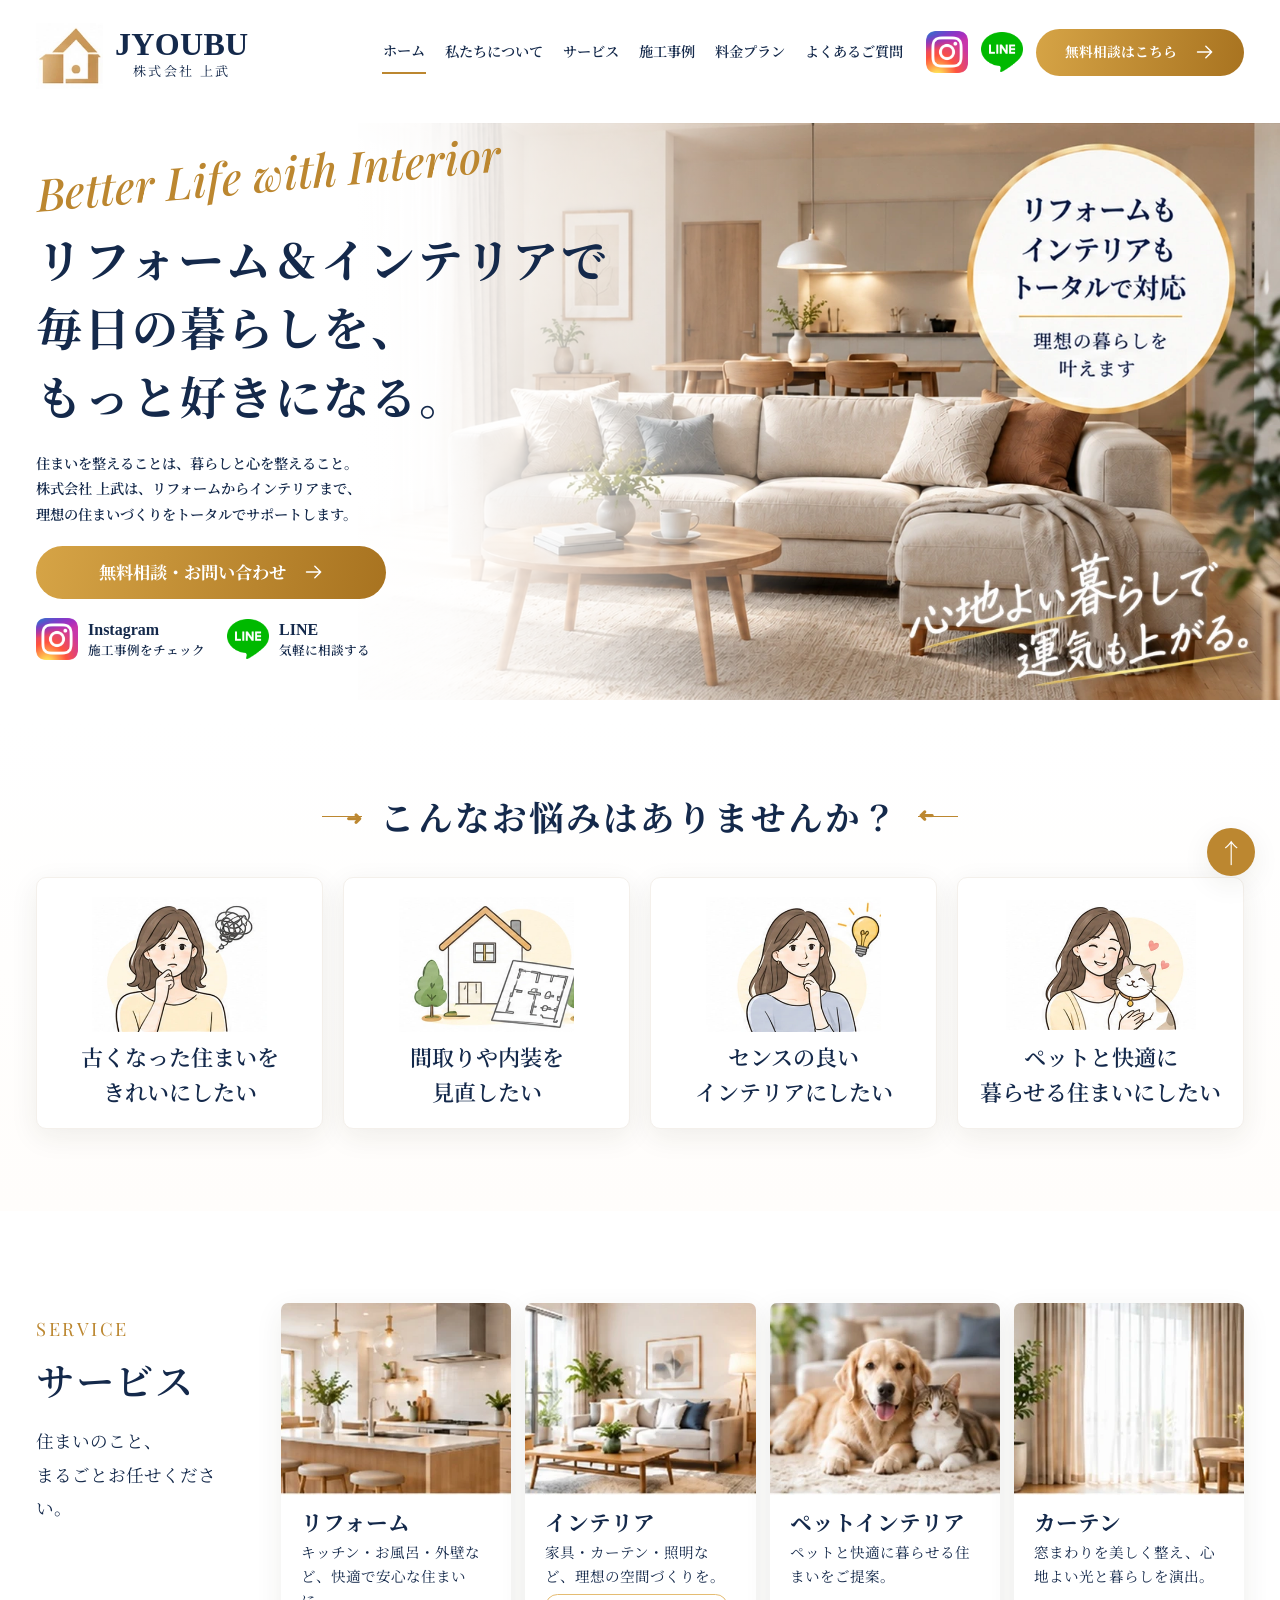
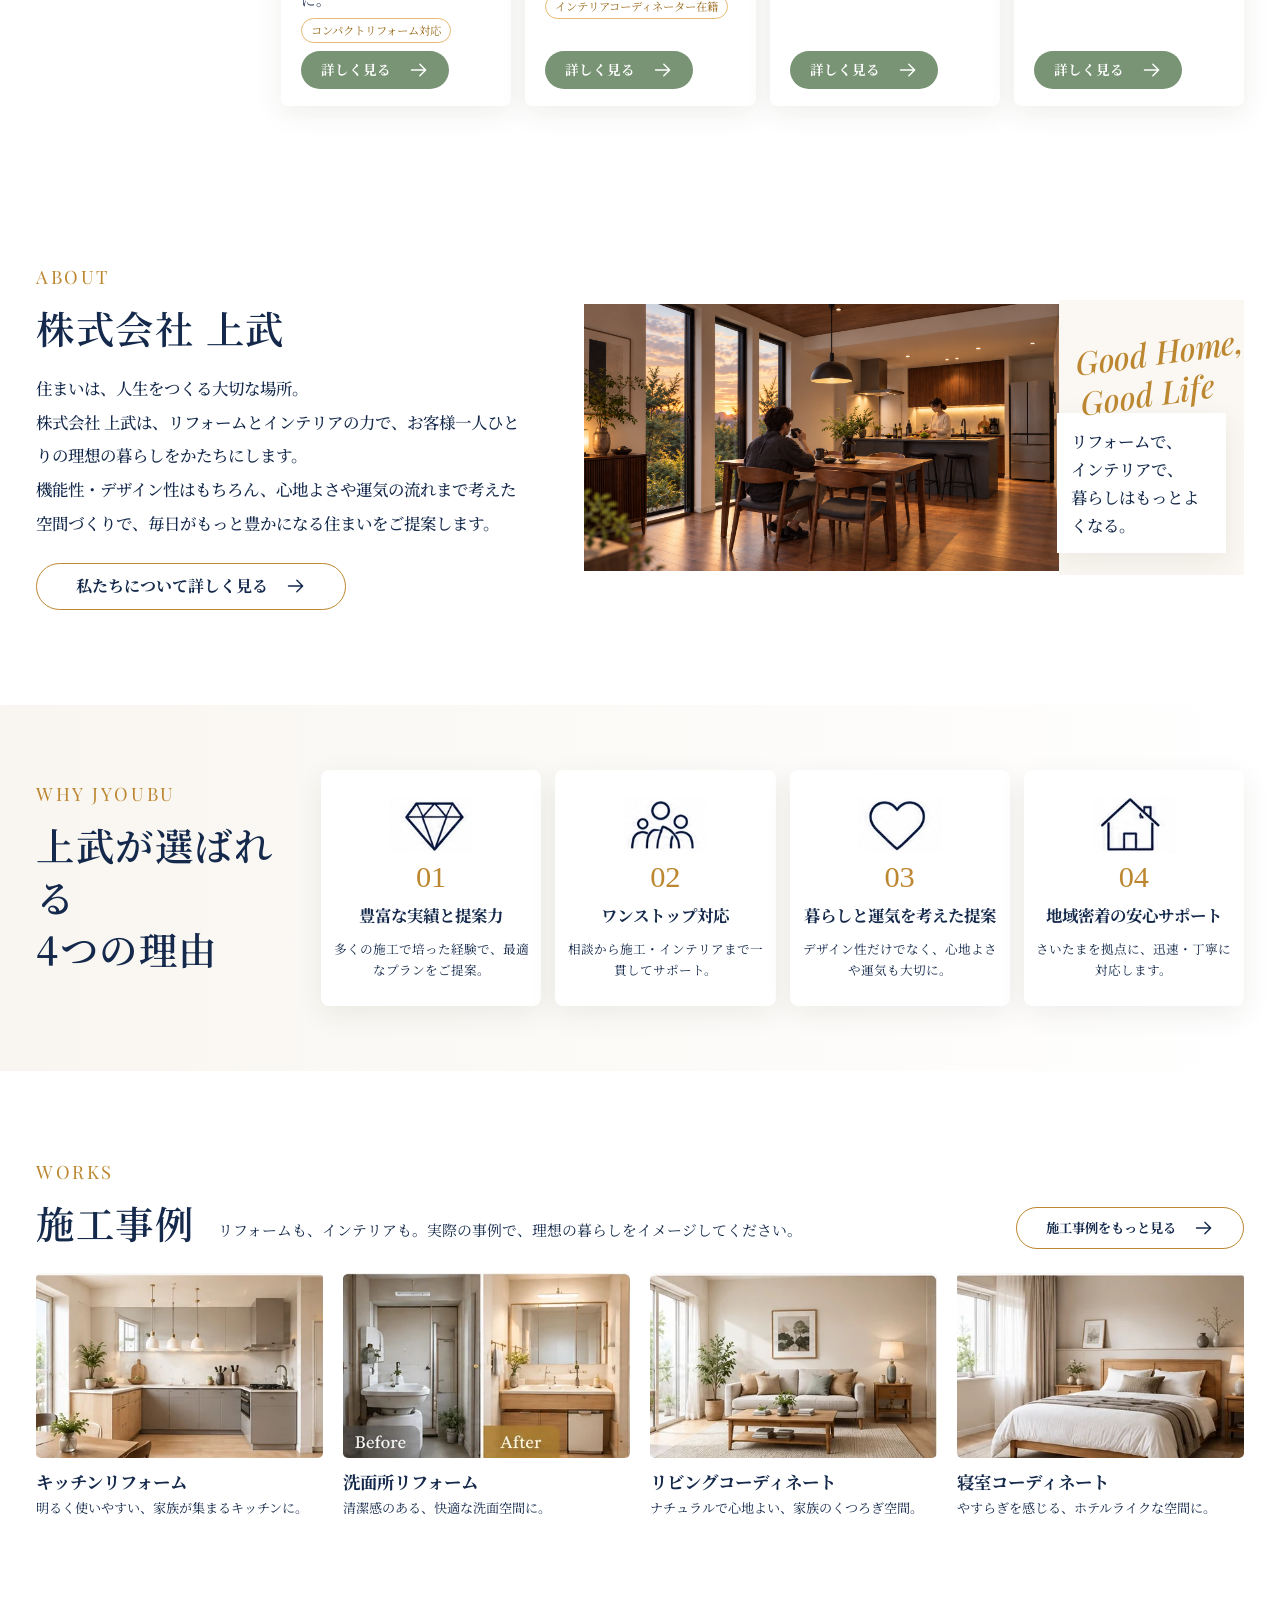
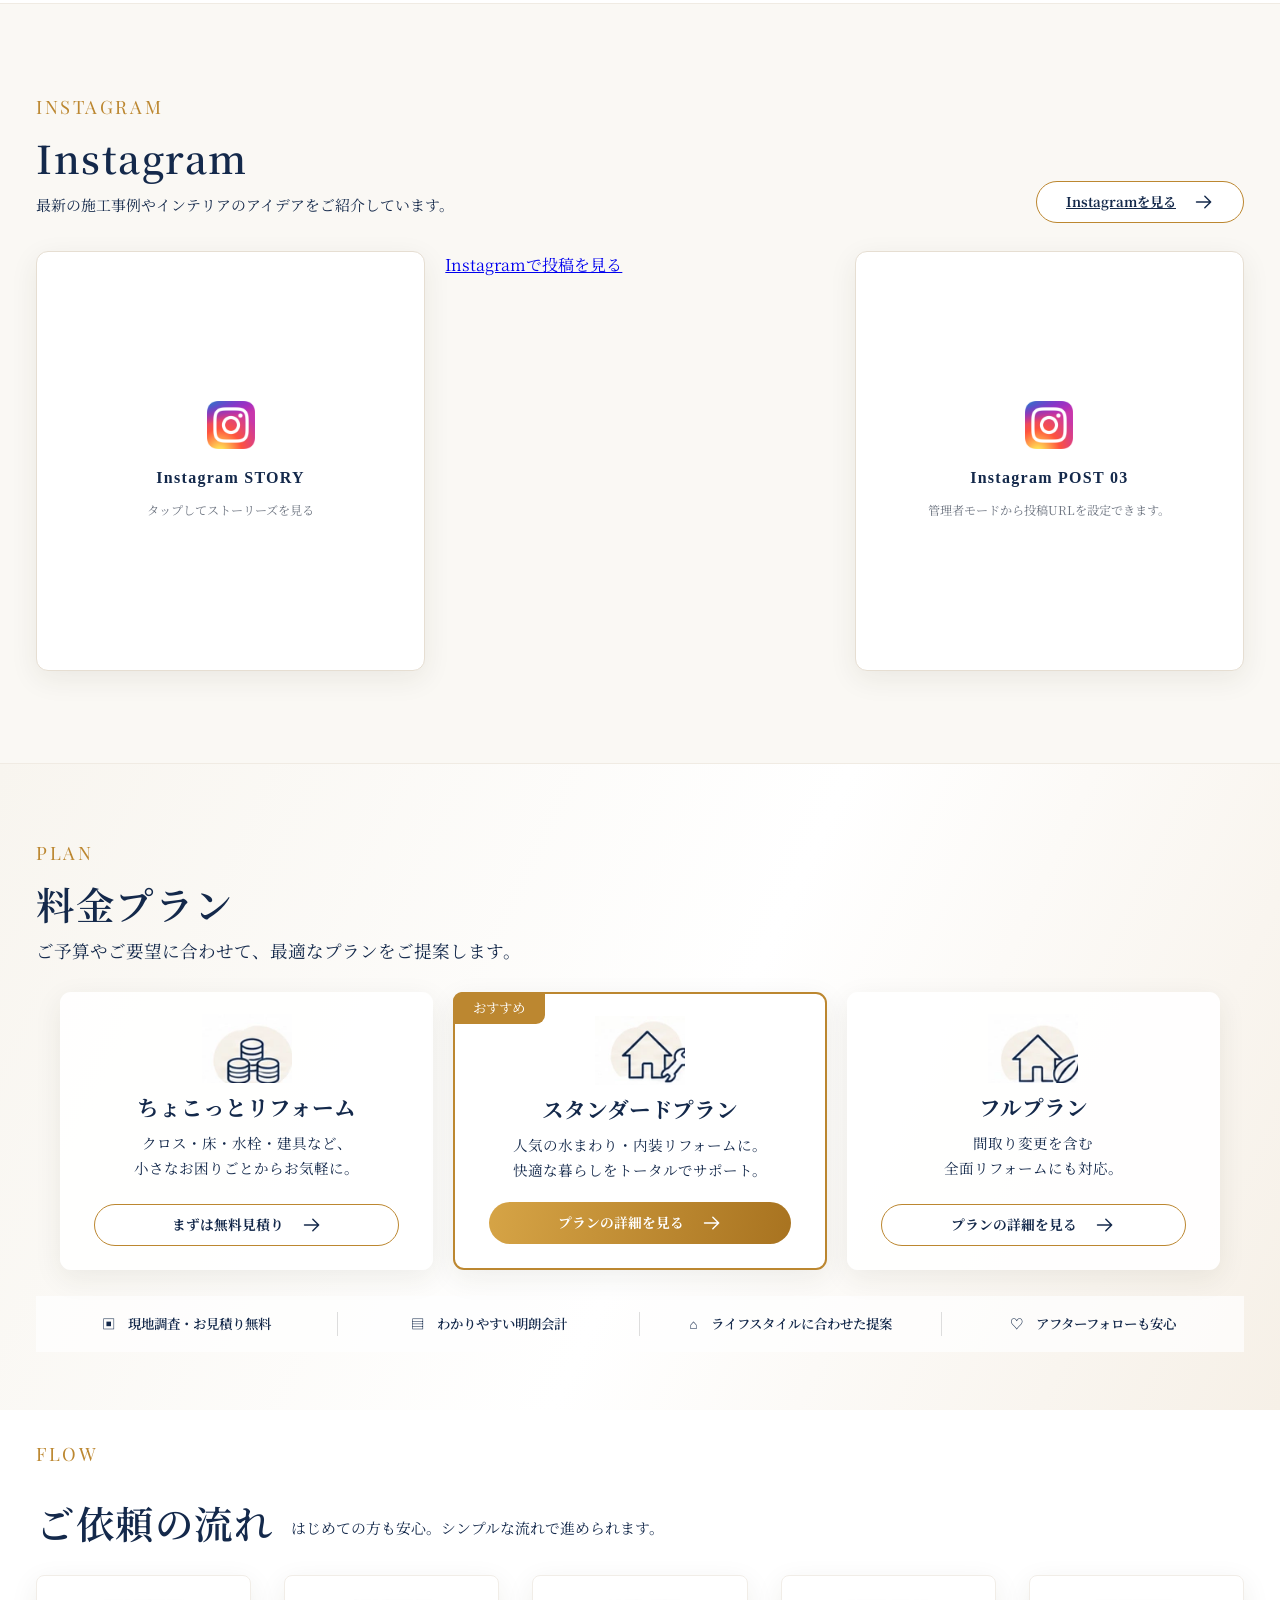
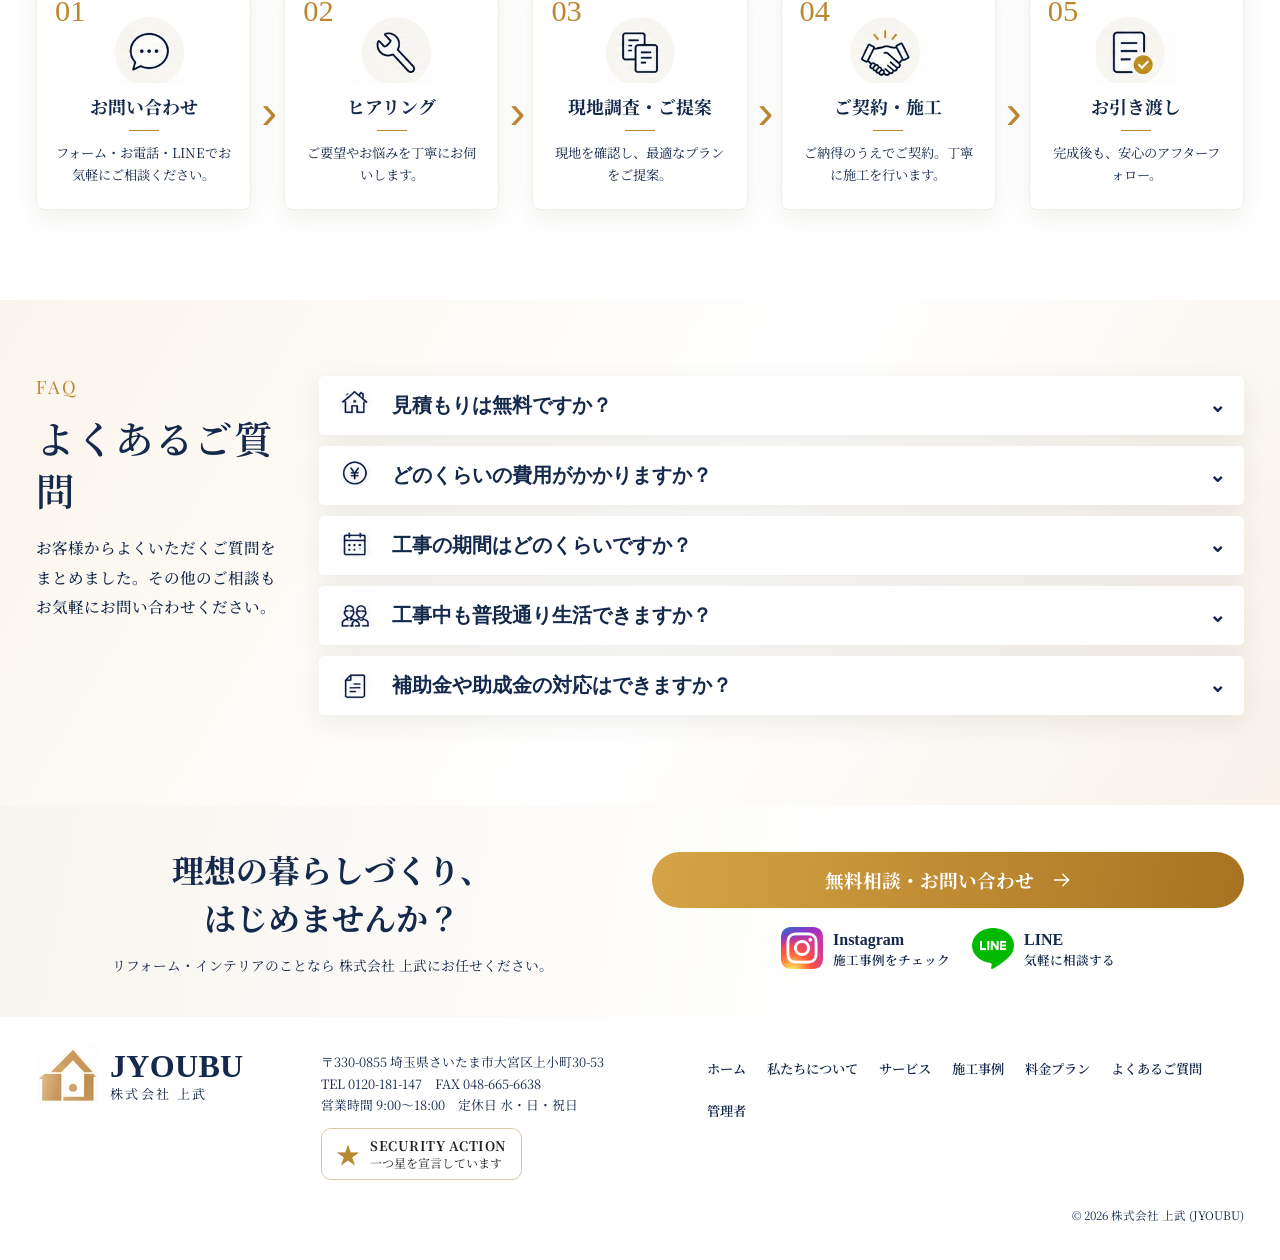
==== commit 0b621d75: "Add SECURITY ACTION one-star declaration to footer" ====
--- a/index.html
+++ b/index.html
@@ -300,7 +300,7 @@
     <section class="final-cta"><div class="wrap final-cta-inner"><div><h2>理想の暮らしづくり、<br>はじめませんか？</h2><p>リフォーム・インテリアのことなら 株式会社 上武にお任せください。</p></div><div class="final-actions"><button class="pill pill-gold contact-trigger" type="button">無料相談・お問い合わせ <svg><use href="#i-arrow"/></svg></button><div class="hero-socials"><a class="social-link" href="https://www.instagram.com/jyobu0120181147?stkn=dXoyaTgycjRndjJ4&amp;utm_source=qr" rel="noopener noreferrer"><span class="social instagram"><img src="assets/instagram-icon.png" alt=""></span><span><strong>Instagram</strong><small>施工事例をチェック</small></span></a><a class="social-link" href="https://lin.ee/qEn2aJ9Z" rel="noopener noreferrer"><span class="social line"><img src="assets/line-icon.png" alt=""></span><span><strong>LINE</strong><small>気軽に相談する</small></span></a></div></div></div></section>
   </main>
 
-  <footer class="footer"><div class="wrap footer-inner"><div class="footer-brand"><span class="brand-mark"><img src="assets/brand-house.webp" alt=""></span><span class="brand-text"><strong>JYOUBU</strong><small>株式会社 上武</small></span></div><div class="footer-details"><p>〒330-0855 埼玉県さいたま市大宮区上小町30-53</p><p>TEL 0120-181-147　FAX 048-665-6638</p><p>営業時間 9:00〜18:00　定休日 水・日・祝日</p></div><nav class="footer-nav" aria-label="フッターナビゲーション"><button class="demo-trigger" type="button">ホーム</button><button class="demo-trigger" type="button">私たちについて</button><button class="demo-trigger" type="button">サービス</button><button class="demo-trigger" type="button">施工事例</button><button class="demo-trigger" type="button">料金プラン</button><button class="demo-trigger" type="button">よくあるご質問</button><button class="admin-trigger" type="button">管理者</button></nav><small class="copyright">© 2026 株式会社 上武 (JYOUBU)</small></div></footer>
+  <footer class="footer"><div class="wrap footer-inner"><div class="footer-brand"><span class="brand-mark"><img src="assets/brand-house.webp" alt=""></span><span class="brand-text"><strong>JYOUBU</strong><small>株式会社 上武</small></span></div><div class="footer-details"><p>〒330-0855 埼玉県さいたま市大宮区上小町30-53</p><p>TEL 0120-181-147　FAX 048-665-6638</p><p>営業時間 9:00〜18:00　定休日 水・日・祝日</p><a href="https://www.ipa.go.jp/security/security-action/" target="_blank" rel="noopener noreferrer" aria-label="SECURITY ACTION 一つ星について" style="display:inline-flex;align-items:center;gap:10px;margin-top:10px;padding:8px 14px;border:1px solid #d8c8a8;border-radius:10px;background:#fff;color:#222;text-decoration:none;font-size:12px;line-height:1.35"><span style="font-size:24px;color:#b78932">★</span><span><strong style="display:block;font-size:13px;letter-spacing:.04em">SECURITY ACTION</strong>一つ星を宣言しています</span></a></div><nav class="footer-nav" aria-label="フッターナビゲーション"><button class="demo-trigger" type="button">ホーム</button><button class="demo-trigger" type="button">私たちについて</button><button class="demo-trigger" type="button">サービス</button><button class="demo-trigger" type="button">施工事例</button><button class="demo-trigger" type="button">料金プラン</button><button class="demo-trigger" type="button">よくあるご質問</button><button class="admin-trigger" type="button">管理者</button></nav><small class="copyright">© 2026 株式会社 上武 (JYOUBU)</small></div></footer>
   <button class="back-top demo-trigger" type="button" aria-label="ページの先頭へ">↑</button>
   <dialog id="contact-dialog" class="contact-dialog" aria-labelledby="contact-title" aria-describedby="contact-lead">
     <button class="contact-close" type="button" aria-label="お問い合わせフォームを閉じる">×</button>
--- a/styles.css
+++ b/styles.css
@@ -127,6 +127,7 @@
 .instagram-placeholder strong{font-family:Georgia,serif;letter-spacing:.08em;font-size:1rem;margin-bottom:8px}
 .instagram-placeholder span{font-size:.76rem;color:#6d7480;line-height:1.7}
 .instagram-embed-host .instagram-media{min-width:0!important;width:100%!important;max-width:100%!important;margin:0!important}
+.instagram-story-link{display:block;width:100%;color:inherit;text-decoration:none}
 .instagram-edit-toggle{display:none;margin-top:10px;padding:5px 0;border:0;background:none;color:var(--gold-dark);font-size:.72rem;font-weight:700;text-decoration:underline;text-underline-offset:3px}
 body.admin-mode .instagram-edit-toggle{display:inline-block}
 .instagram-editor{margin-top:8px;padding:14px;background:#fff;border:1px solid #e2d9cc;border-radius:8px;box-shadow:0 8px 24px rgba(54,46,30,.06)}
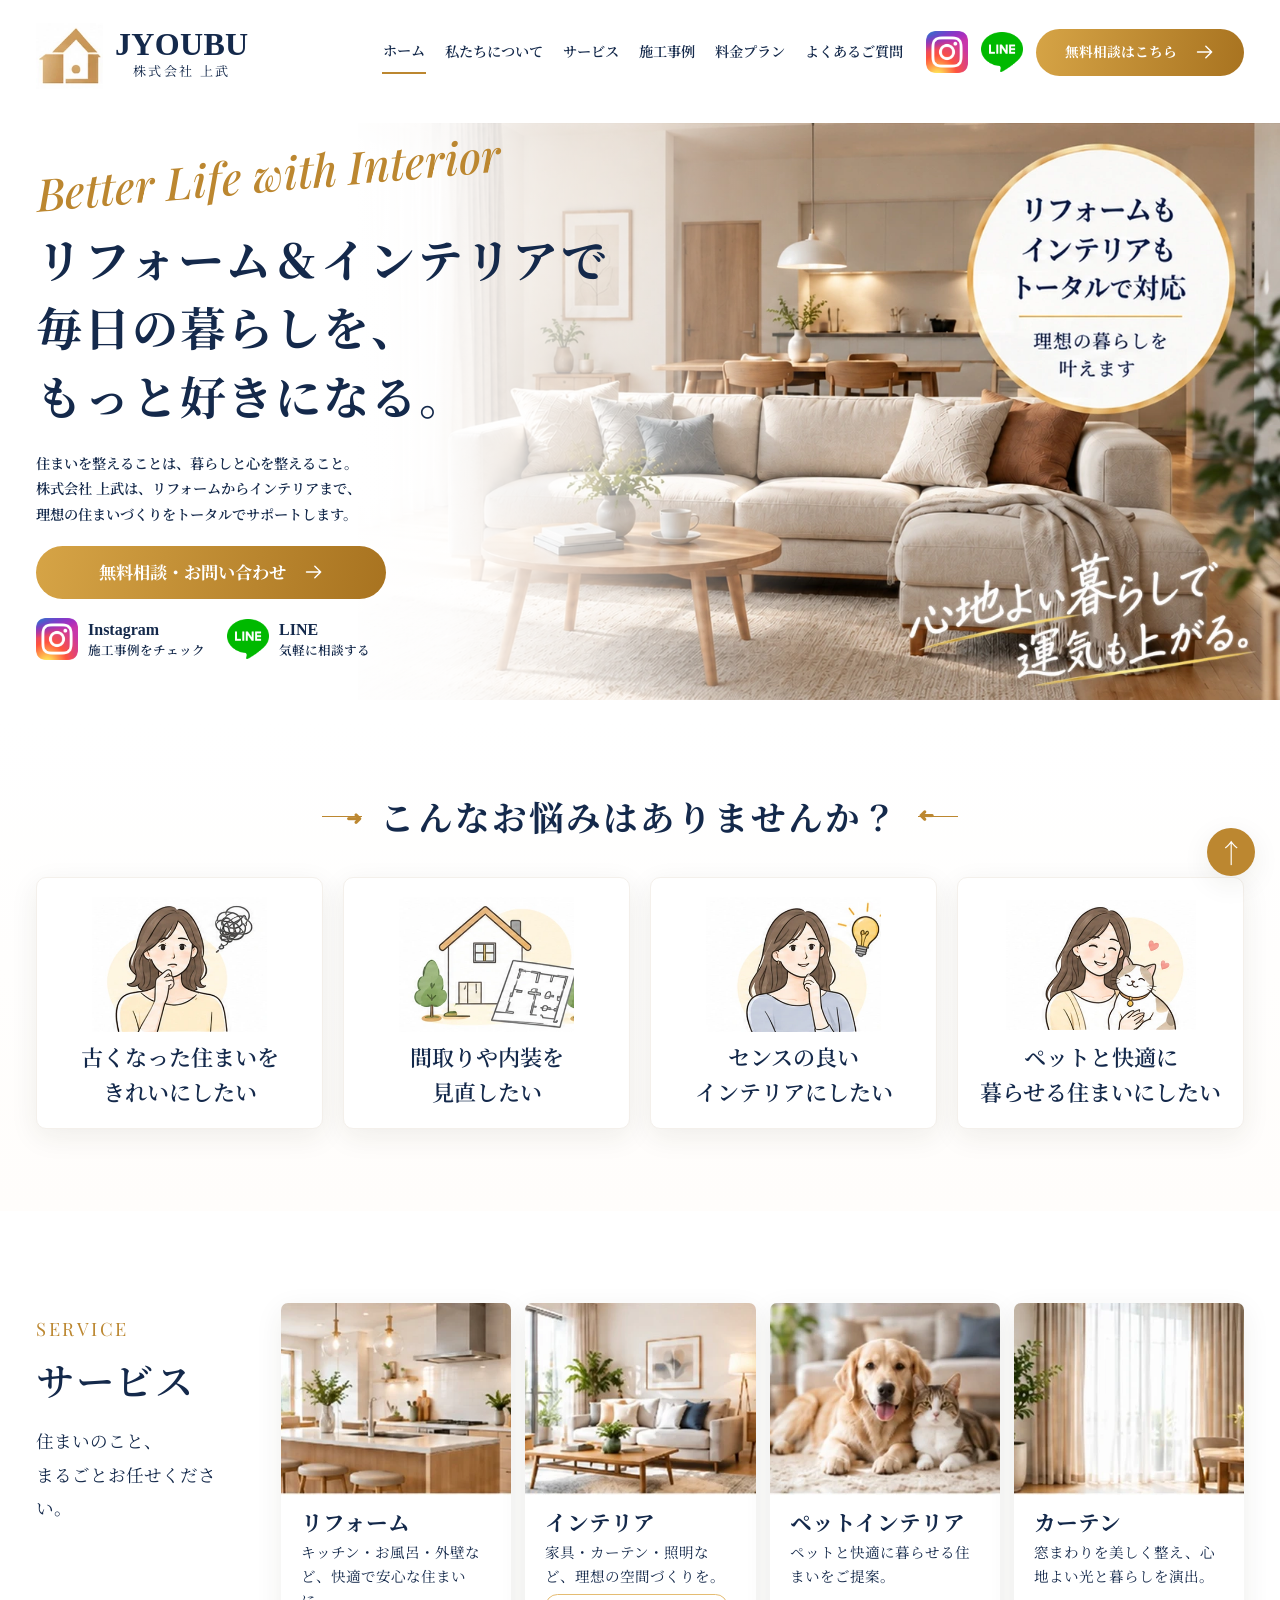
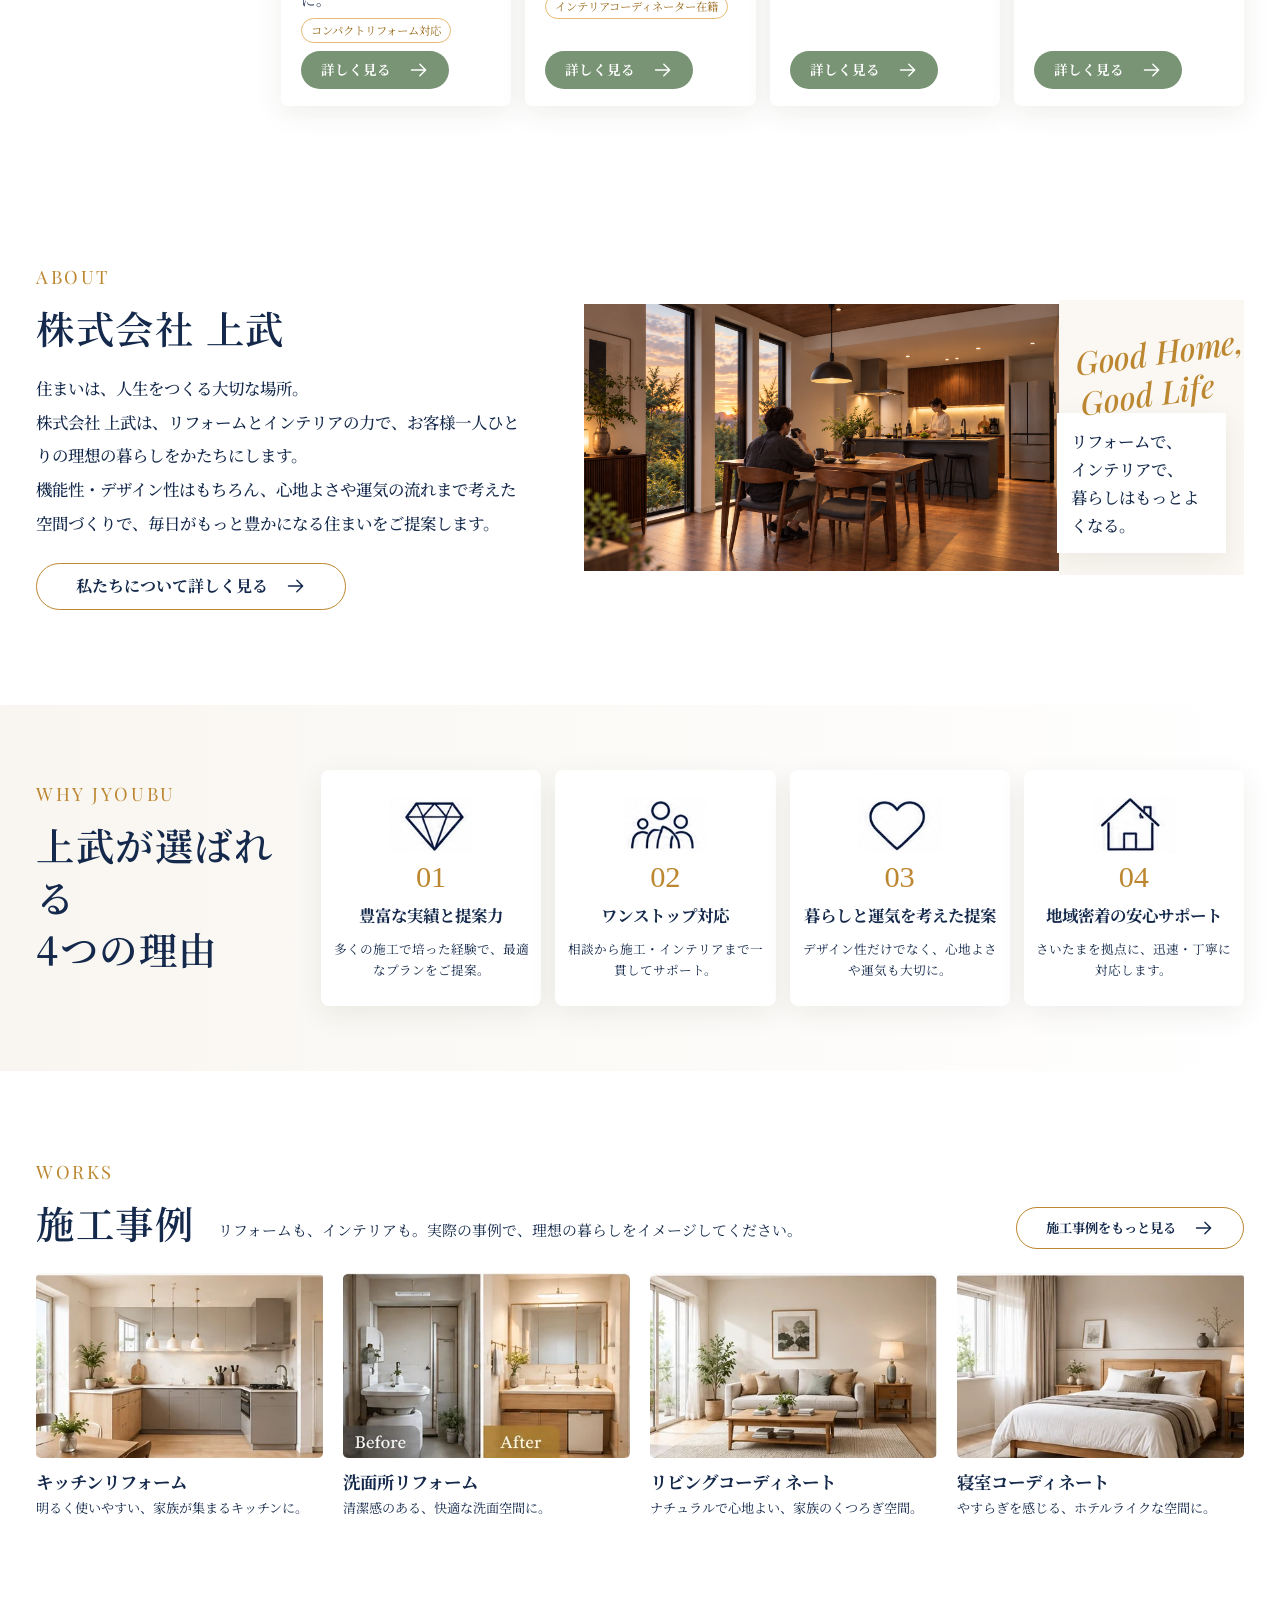
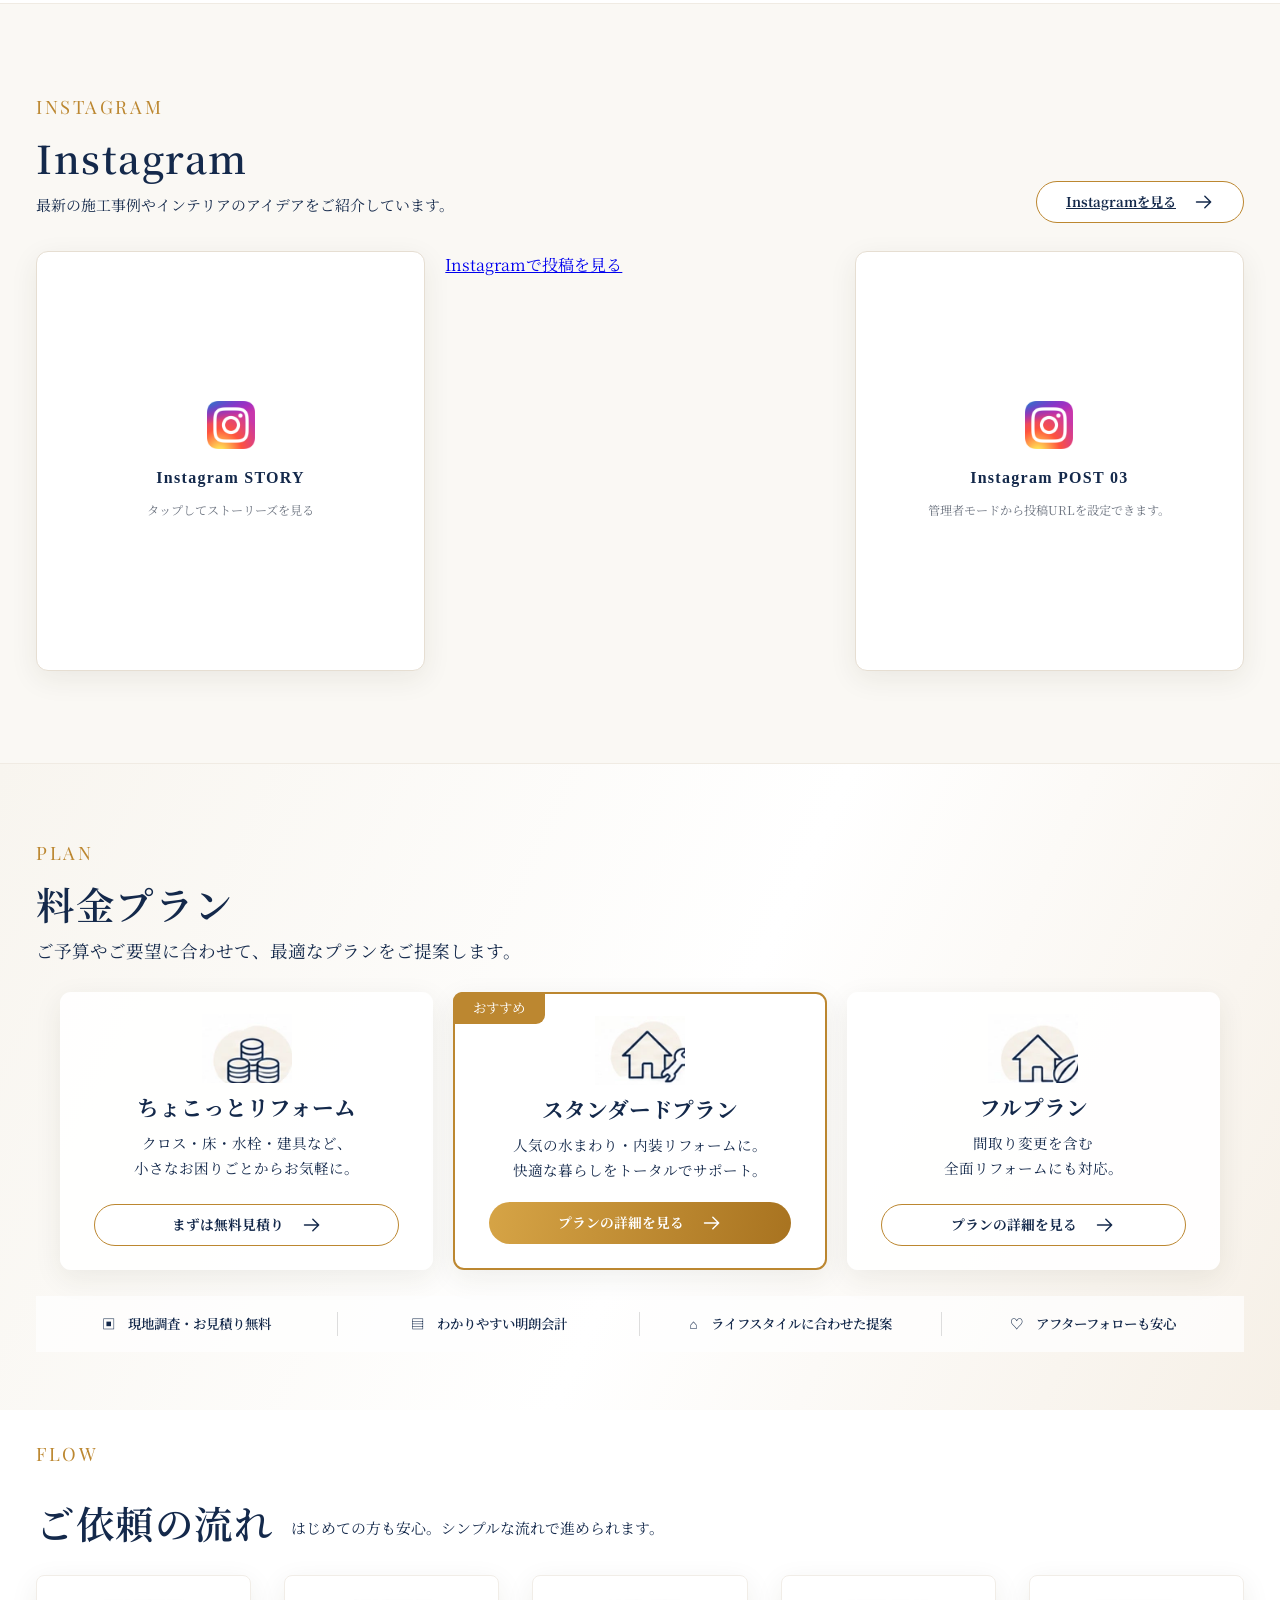
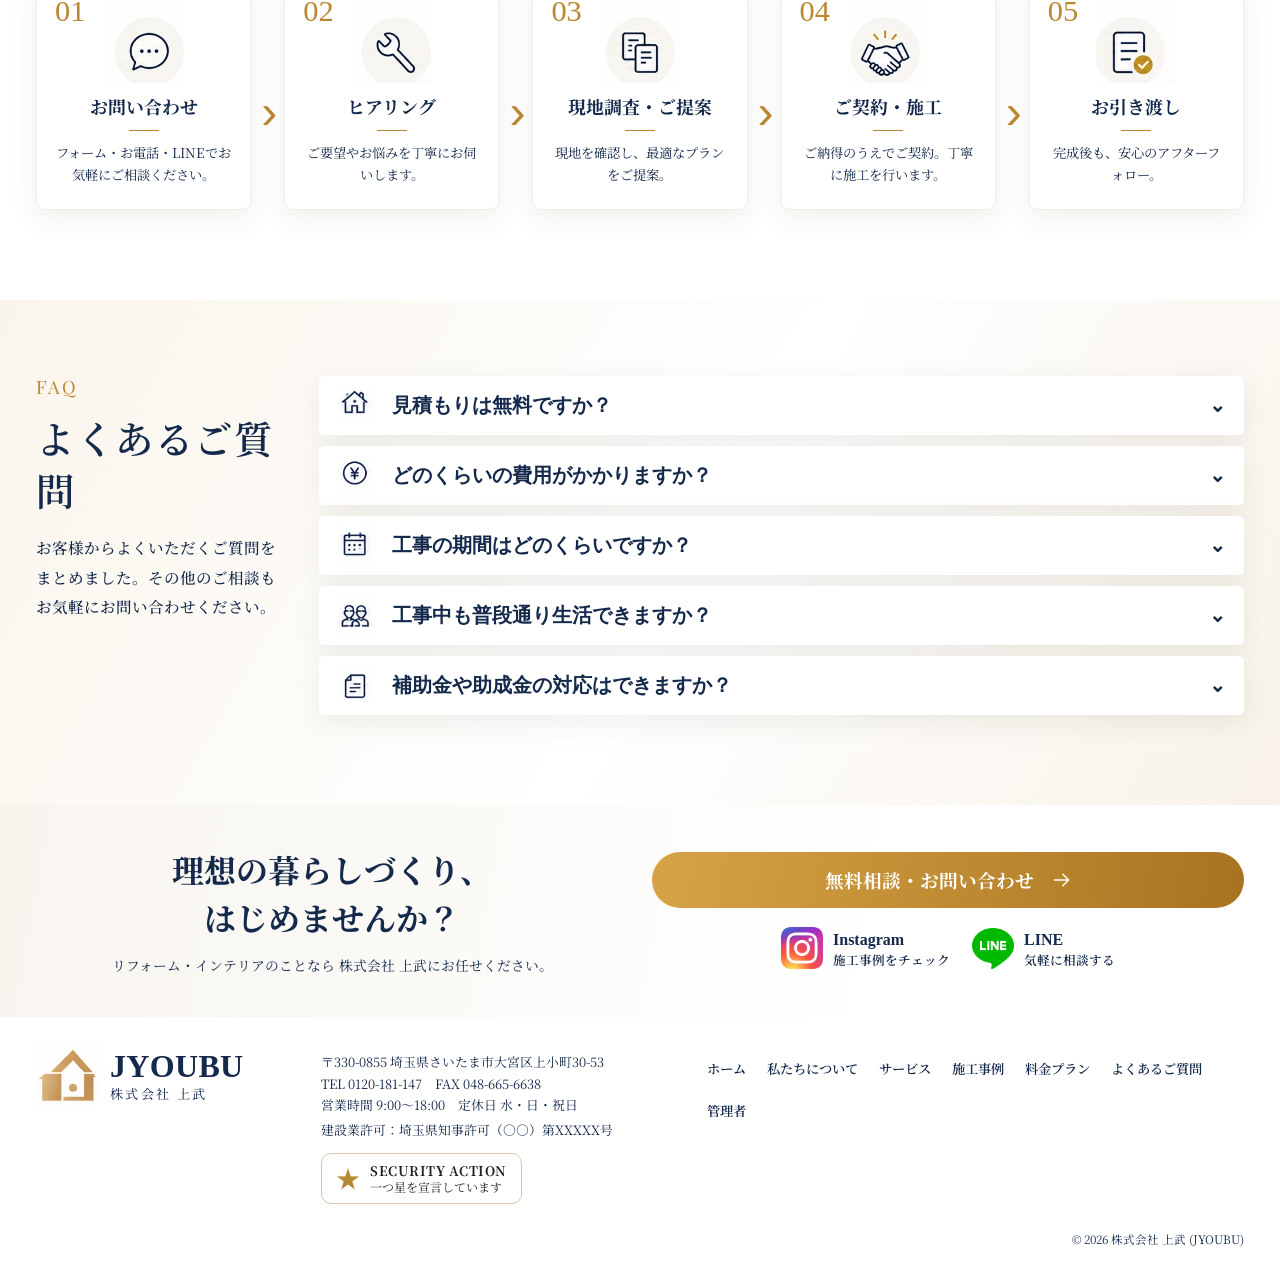
==== commit 48a898d2: "Add construction license placeholder and mobile-friendly security declaration" ====
--- a/index.html
+++ b/index.html
@@ -300,7 +300,7 @@
     <section class="final-cta"><div class="wrap final-cta-inner"><div><h2>理想の暮らしづくり、<br>はじめませんか？</h2><p>リフォーム・インテリアのことなら 株式会社 上武にお任せください。</p></div><div class="final-actions"><button class="pill pill-gold contact-trigger" type="button">無料相談・お問い合わせ <svg><use href="#i-arrow"/></svg></button><div class="hero-socials"><a class="social-link" href="https://www.instagram.com/jyobu0120181147?stkn=dXoyaTgycjRndjJ4&amp;utm_source=qr" rel="noopener noreferrer"><span class="social instagram"><img src="assets/instagram-icon.png" alt=""></span><span><strong>Instagram</strong><small>施工事例をチェック</small></span></a><a class="social-link" href="https://lin.ee/qEn2aJ9Z" rel="noopener noreferrer"><span class="social line"><img src="assets/line-icon.png" alt=""></span><span><strong>LINE</strong><small>気軽に相談する</small></span></a></div></div></div></section>
   </main>
 
-  <footer class="footer"><div class="wrap footer-inner"><div class="footer-brand"><span class="brand-mark"><img src="assets/brand-house.webp" alt=""></span><span class="brand-text"><strong>JYOUBU</strong><small>株式会社 上武</small></span></div><div class="footer-details"><p>〒330-0855 埼玉県さいたま市大宮区上小町30-53</p><p>TEL 0120-181-147　FAX 048-665-6638</p><p>営業時間 9:00〜18:00　定休日 水・日・祝日</p><a href="https://www.ipa.go.jp/security/security-action/" target="_blank" rel="noopener noreferrer" aria-label="SECURITY ACTION 一つ星について" style="display:inline-flex;align-items:center;gap:10px;margin-top:10px;padding:8px 14px;border:1px solid #d8c8a8;border-radius:10px;background:#fff;color:#222;text-decoration:none;font-size:12px;line-height:1.35"><span style="font-size:24px;color:#b78932">★</span><span><strong style="display:block;font-size:13px;letter-spacing:.04em">SECURITY ACTION</strong>一つ星を宣言しています</span></a></div><nav class="footer-nav" aria-label="フッターナビゲーション"><button class="demo-trigger" type="button">ホーム</button><button class="demo-trigger" type="button">私たちについて</button><button class="demo-trigger" type="button">サービス</button><button class="demo-trigger" type="button">施工事例</button><button class="demo-trigger" type="button">料金プラン</button><button class="demo-trigger" type="button">よくあるご質問</button><button class="admin-trigger" type="button">管理者</button></nav><small class="copyright">© 2026 株式会社 上武 (JYOUBU)</small></div></footer>
+  <footer class="footer"><div class="wrap footer-inner"><div class="footer-brand"><span class="brand-mark"><img src="assets/brand-house.webp" alt=""></span><span class="brand-text"><strong>JYOUBU</strong><small>株式会社 上武</small></span></div><div class="footer-details"><p>〒330-0855 埼玉県さいたま市大宮区上小町30-53</p><p>TEL 0120-181-147　FAX 048-665-6638</p><p>営業時間 9:00〜18:00　定休日 水・日・祝日</p><p style="margin-top:6px">建設業許可：埼玉県知事許可（○○）第XXXXX号</p><a href="https://www.ipa.go.jp/security/security-action/" target="_blank" rel="noopener noreferrer" aria-label="SECURITY ACTION 一つ星について" style="display:inline-flex;align-items:center;gap:10px;margin-top:10px;padding:8px 14px;border:1px solid #d8c8a8;border-radius:10px;background:#fff;color:#222;text-decoration:none;font-size:12px;line-height:1.35;max-width:100%;box-sizing:border-box"><span style="font-size:24px;color:#b78932;flex:0 0 auto">★</span><span><strong style="display:block;font-size:13px;letter-spacing:.04em">SECURITY ACTION</strong>一つ星を宣言しています</span></a></div><nav class="footer-nav" aria-label="フッターナビゲーション"><button class="demo-trigger" type="button">ホーム</button><button class="demo-trigger" type="button">私たちについて</button><button class="demo-trigger" type="button">サービス</button><button class="demo-trigger" type="button">施工事例</button><button class="demo-trigger" type="button">料金プラン</button><button class="demo-trigger" type="button">よくあるご質問</button><button class="admin-trigger" type="button">管理者</button></nav><small class="copyright">© 2026 株式会社 上武 (JYOUBU)</small></div></footer>
   <button class="back-top demo-trigger" type="button" aria-label="ページの先頭へ">↑</button>
   <dialog id="contact-dialog" class="contact-dialog" aria-labelledby="contact-title" aria-describedby="contact-lead">
     <button class="contact-close" type="button" aria-label="お問い合わせフォームを閉じる">×</button>
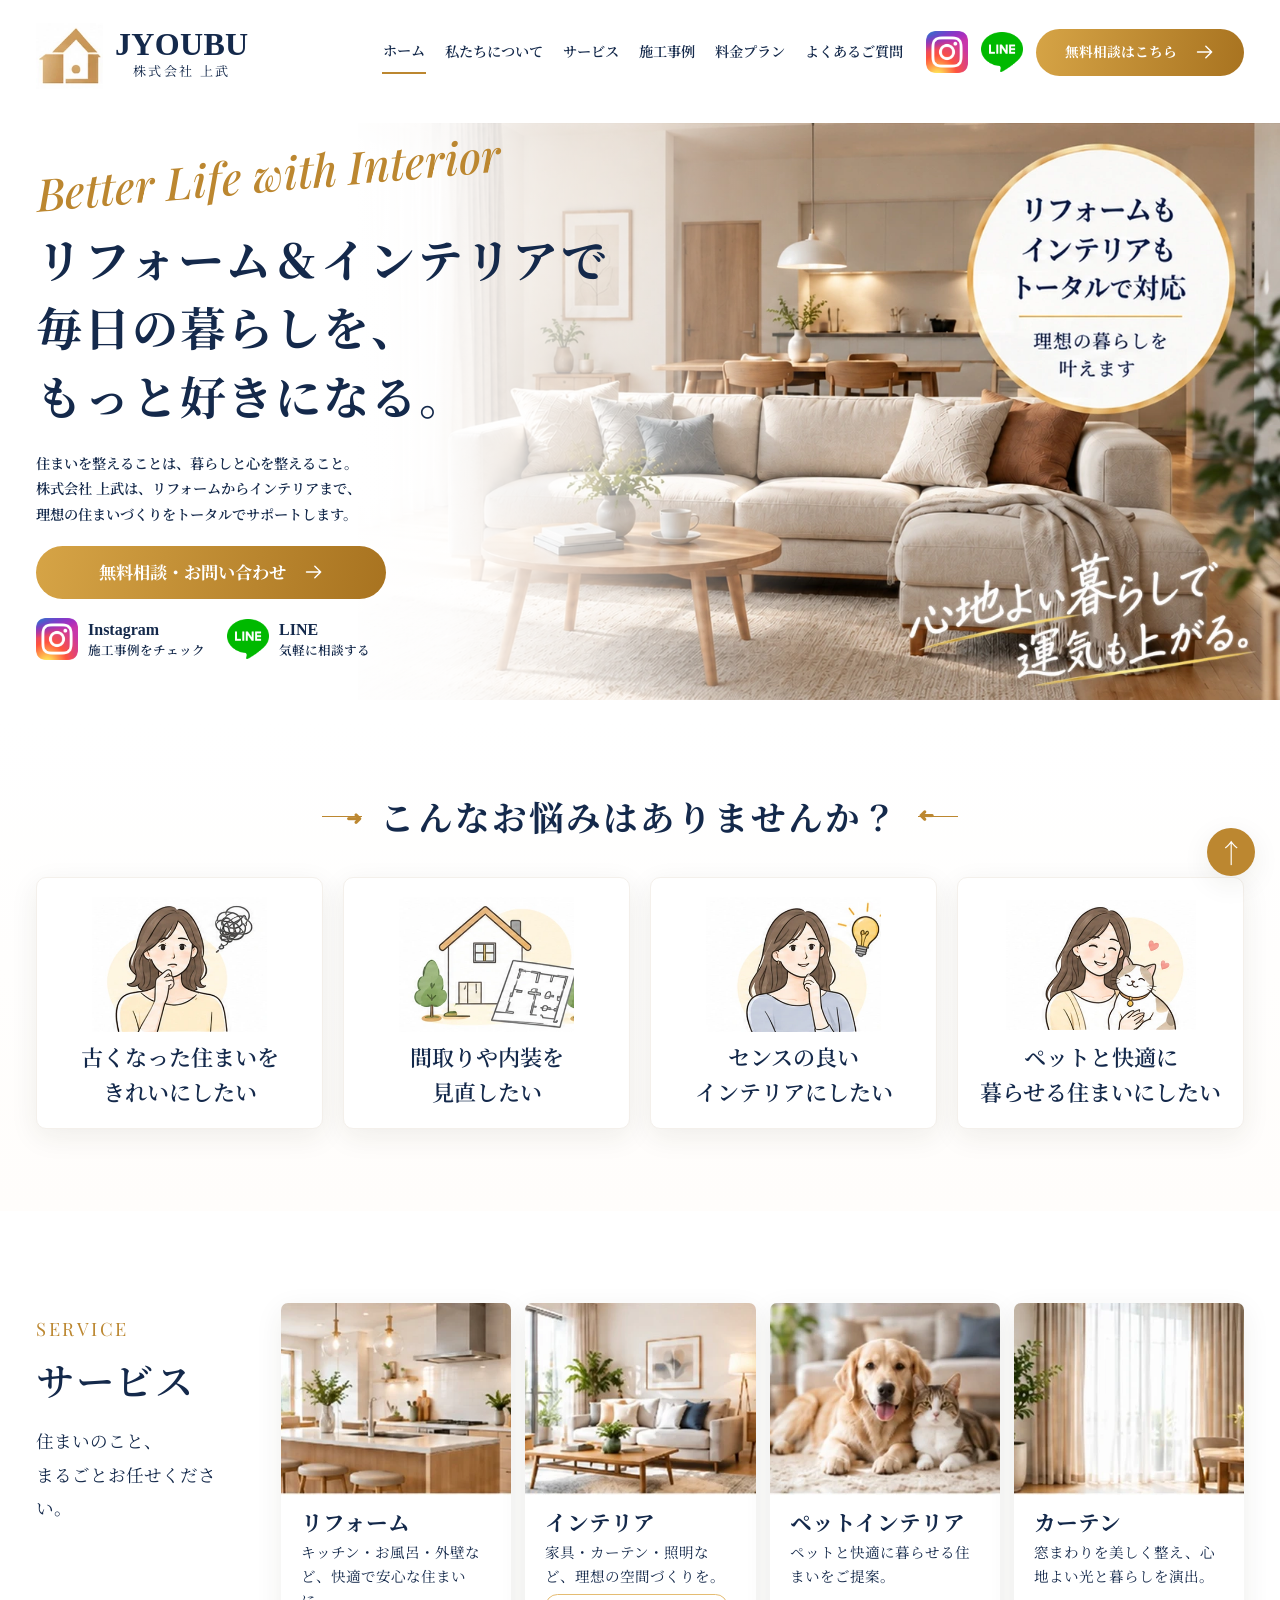
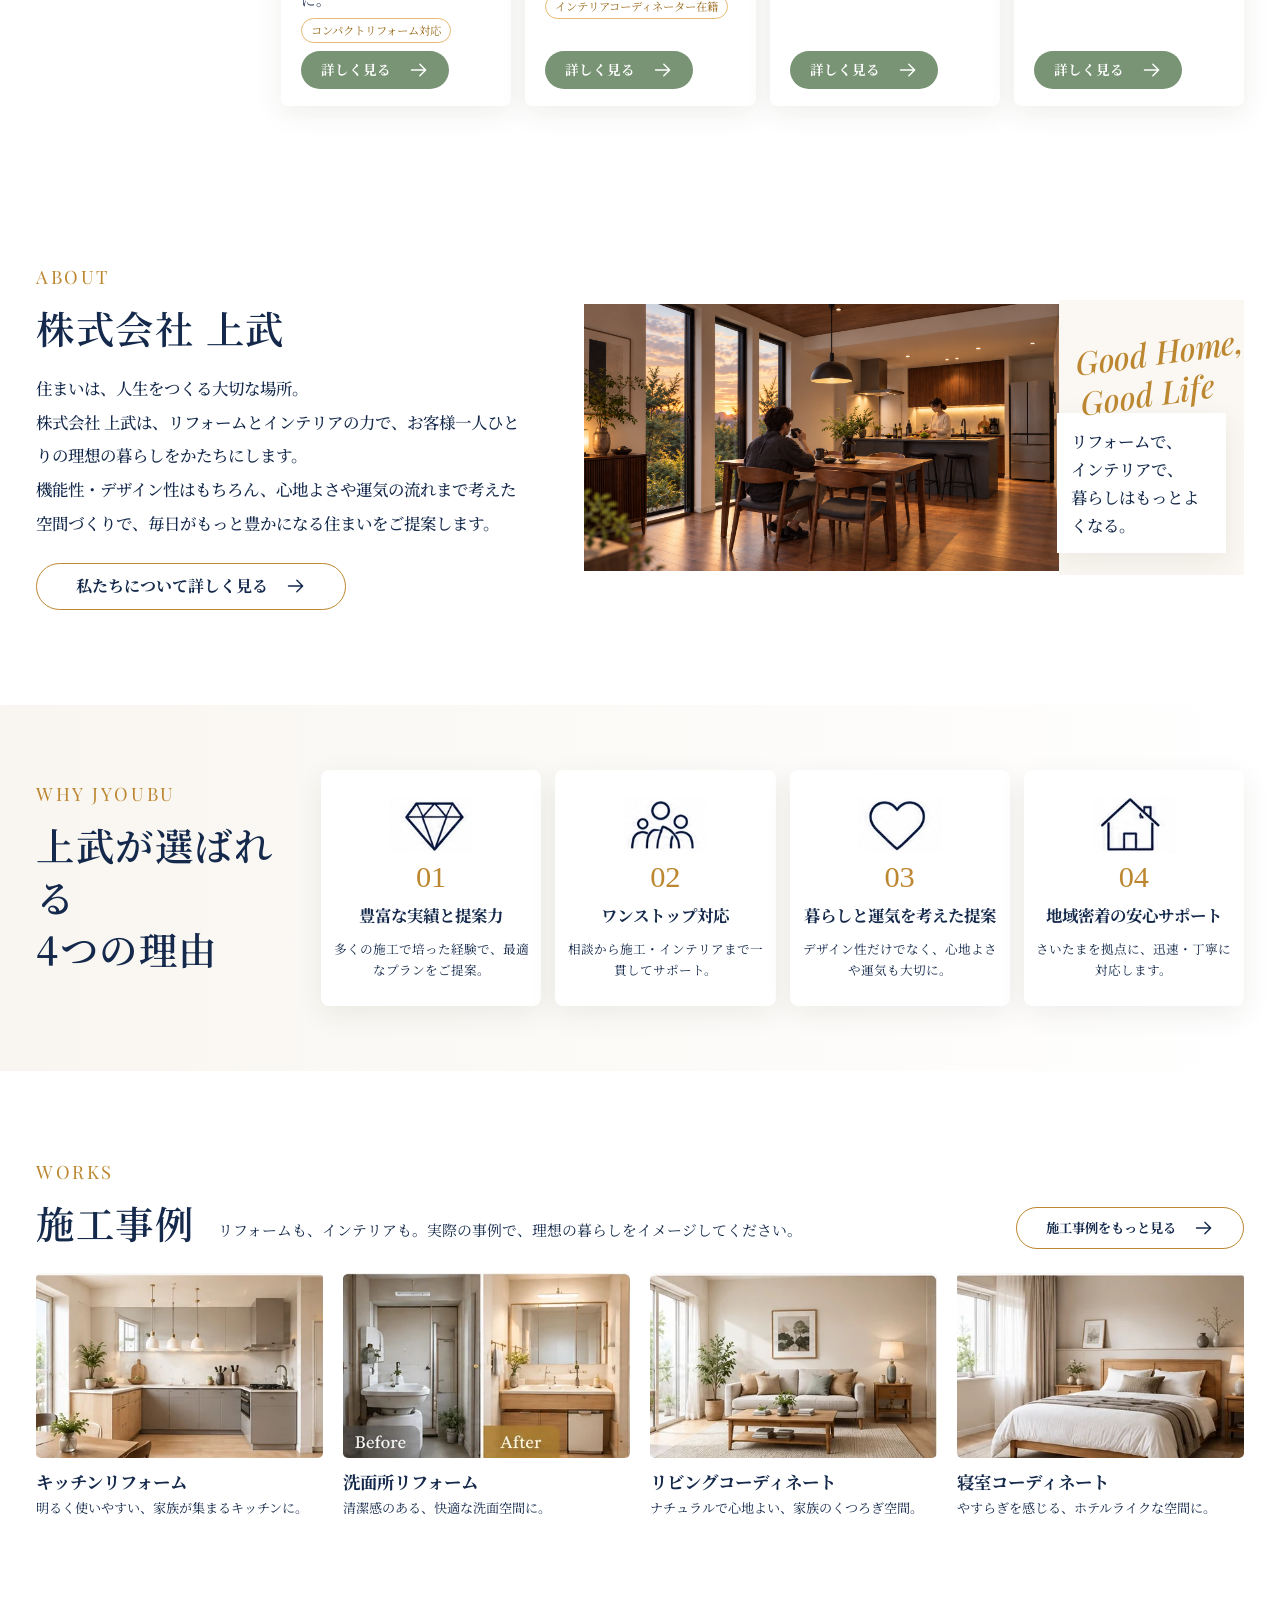
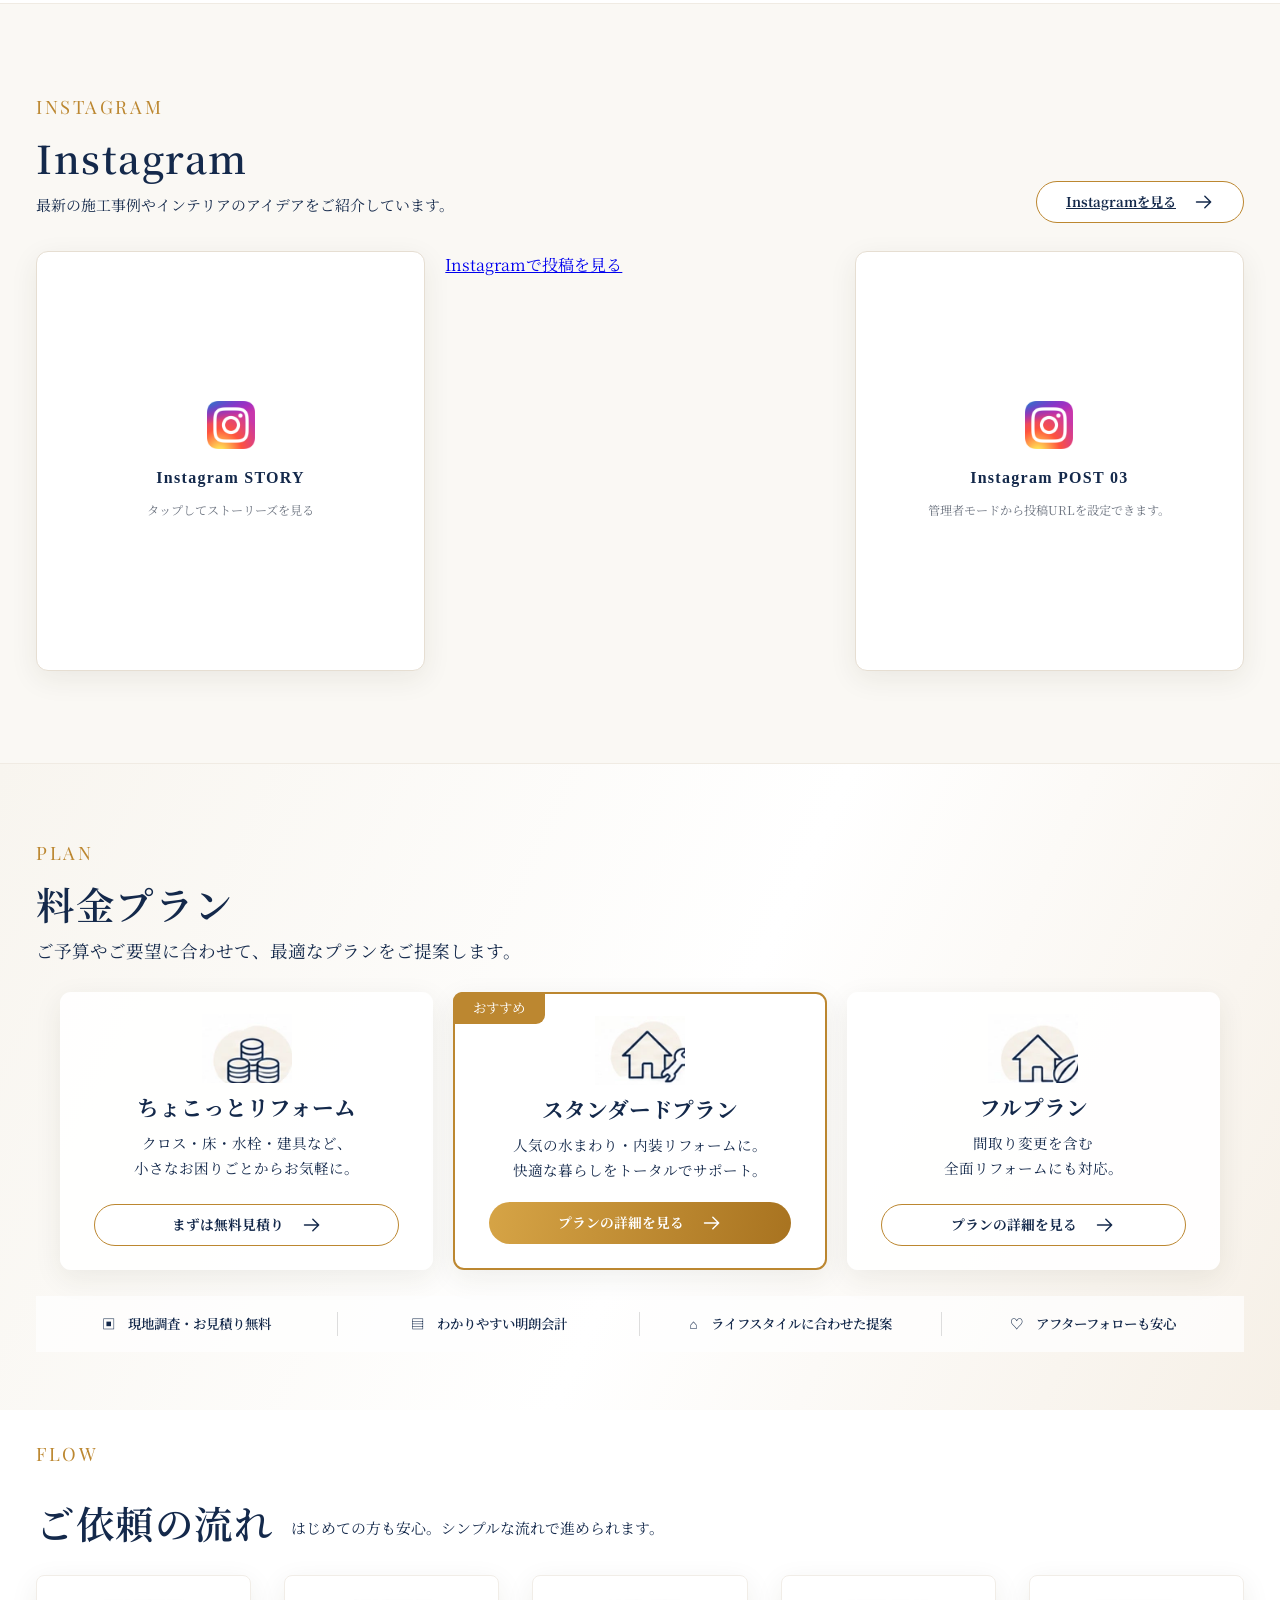
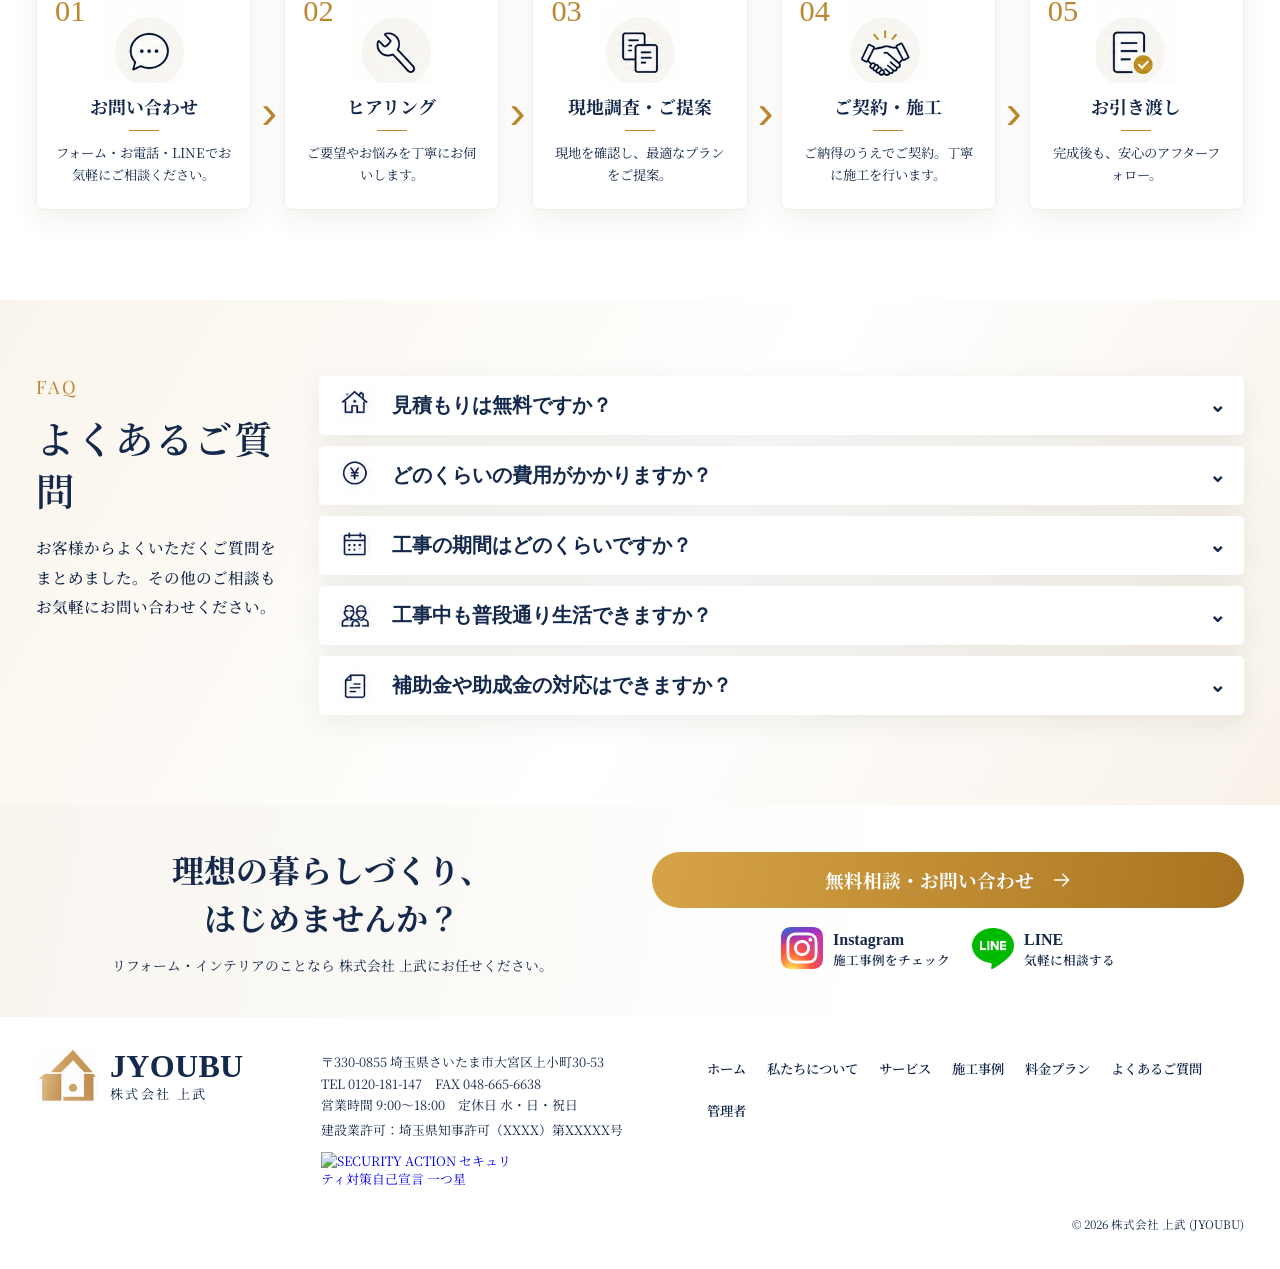
==== commit 04c19cf4: "Use official SECURITY ACTION logo and add license placeholder" ====
--- a/index.html
+++ b/index.html
@@ -300,7 +300,7 @@
     <section class="final-cta"><div class="wrap final-cta-inner"><div><h2>理想の暮らしづくり、<br>はじめませんか？</h2><p>リフォーム・インテリアのことなら 株式会社 上武にお任せください。</p></div><div class="final-actions"><button class="pill pill-gold contact-trigger" type="button">無料相談・お問い合わせ <svg><use href="#i-arrow"/></svg></button><div class="hero-socials"><a class="social-link" href="https://www.instagram.com/jyobu0120181147?stkn=dXoyaTgycjRndjJ4&amp;utm_source=qr" rel="noopener noreferrer"><span class="social instagram"><img src="assets/instagram-icon.png" alt=""></span><span><strong>Instagram</strong><small>施工事例をチェック</small></span></a><a class="social-link" href="https://lin.ee/qEn2aJ9Z" rel="noopener noreferrer"><span class="social line"><img src="assets/line-icon.png" alt=""></span><span><strong>LINE</strong><small>気軽に相談する</small></span></a></div></div></div></section>
   </main>
 
-  <footer class="footer"><div class="wrap footer-inner"><div class="footer-brand"><span class="brand-mark"><img src="assets/brand-house.webp" alt=""></span><span class="brand-text"><strong>JYOUBU</strong><small>株式会社 上武</small></span></div><div class="footer-details"><p>〒330-0855 埼玉県さいたま市大宮区上小町30-53</p><p>TEL 0120-181-147　FAX 048-665-6638</p><p>営業時間 9:00〜18:00　定休日 水・日・祝日</p><p style="margin-top:6px">建設業許可：埼玉県知事許可（○○）第XXXXX号</p><a href="https://www.ipa.go.jp/security/security-action/" target="_blank" rel="noopener noreferrer" aria-label="SECURITY ACTION 一つ星について" style="display:inline-flex;align-items:center;gap:10px;margin-top:10px;padding:8px 14px;border:1px solid #d8c8a8;border-radius:10px;background:#fff;color:#222;text-decoration:none;font-size:12px;line-height:1.35;max-width:100%;box-sizing:border-box"><span style="font-size:24px;color:#b78932;flex:0 0 auto">★</span><span><strong style="display:block;font-size:13px;letter-spacing:.04em">SECURITY ACTION</strong>一つ星を宣言しています</span></a></div><nav class="footer-nav" aria-label="フッターナビゲーション"><button class="demo-trigger" type="button">ホーム</button><button class="demo-trigger" type="button">私たちについて</button><button class="demo-trigger" type="button">サービス</button><button class="demo-trigger" type="button">施工事例</button><button class="demo-trigger" type="button">料金プラン</button><button class="demo-trigger" type="button">よくあるご質問</button><button class="admin-trigger" type="button">管理者</button></nav><small class="copyright">© 2026 株式会社 上武 (JYOUBU)</small></div></footer>
+  <footer class="footer"><div class="wrap footer-inner"><div class="footer-brand"><span class="brand-mark"><img src="assets/brand-house.webp" alt=""></span><span class="brand-text"><strong>JYOUBU</strong><small>株式会社 上武</small></span></div><div class="footer-details"><p>〒330-0855 埼玉県さいたま市大宮区上小町30-53</p><p>TEL 0120-181-147　FAX 048-665-6638</p><p>営業時間 9:00〜18:00　定休日 水・日・祝日</p><p style="margin-top:6px">建設業許可：埼玉県知事許可（XXXX）第XXXXX号</p><a href="https://www.ipa.go.jp/security/security-action/" target="_blank" rel="noopener noreferrer" aria-label="SECURITY ACTION 一つ星について" style="display:block;margin-top:12px;width:min(190px,48vw);max-width:100%;text-decoration:none"><img src="https://www.ipa.go.jp/security/sme/m42obm0000008qy6-img/000096353.png" alt="SECURITY ACTION セキュリティ対策自己宣言 一つ星" style="display:block;width:100%;height:auto;object-fit:contain"></a></div><nav class="footer-nav" aria-label="フッターナビゲーション"><button class="demo-trigger" type="button">ホーム</button><button class="demo-trigger" type="button">私たちについて</button><button class="demo-trigger" type="button">サービス</button><button class="demo-trigger" type="button">施工事例</button><button class="demo-trigger" type="button">料金プラン</button><button class="demo-trigger" type="button">よくあるご質問</button><button class="admin-trigger" type="button">管理者</button></nav><small class="copyright">© 2026 株式会社 上武 (JYOUBU)</small></div></footer>
   <button class="back-top demo-trigger" type="button" aria-label="ページの先頭へ">↑</button>
   <dialog id="contact-dialog" class="contact-dialog" aria-labelledby="contact-title" aria-describedby="contact-lead">
     <button class="contact-close" type="button" aria-label="お問い合わせフォームを閉じる">×</button>
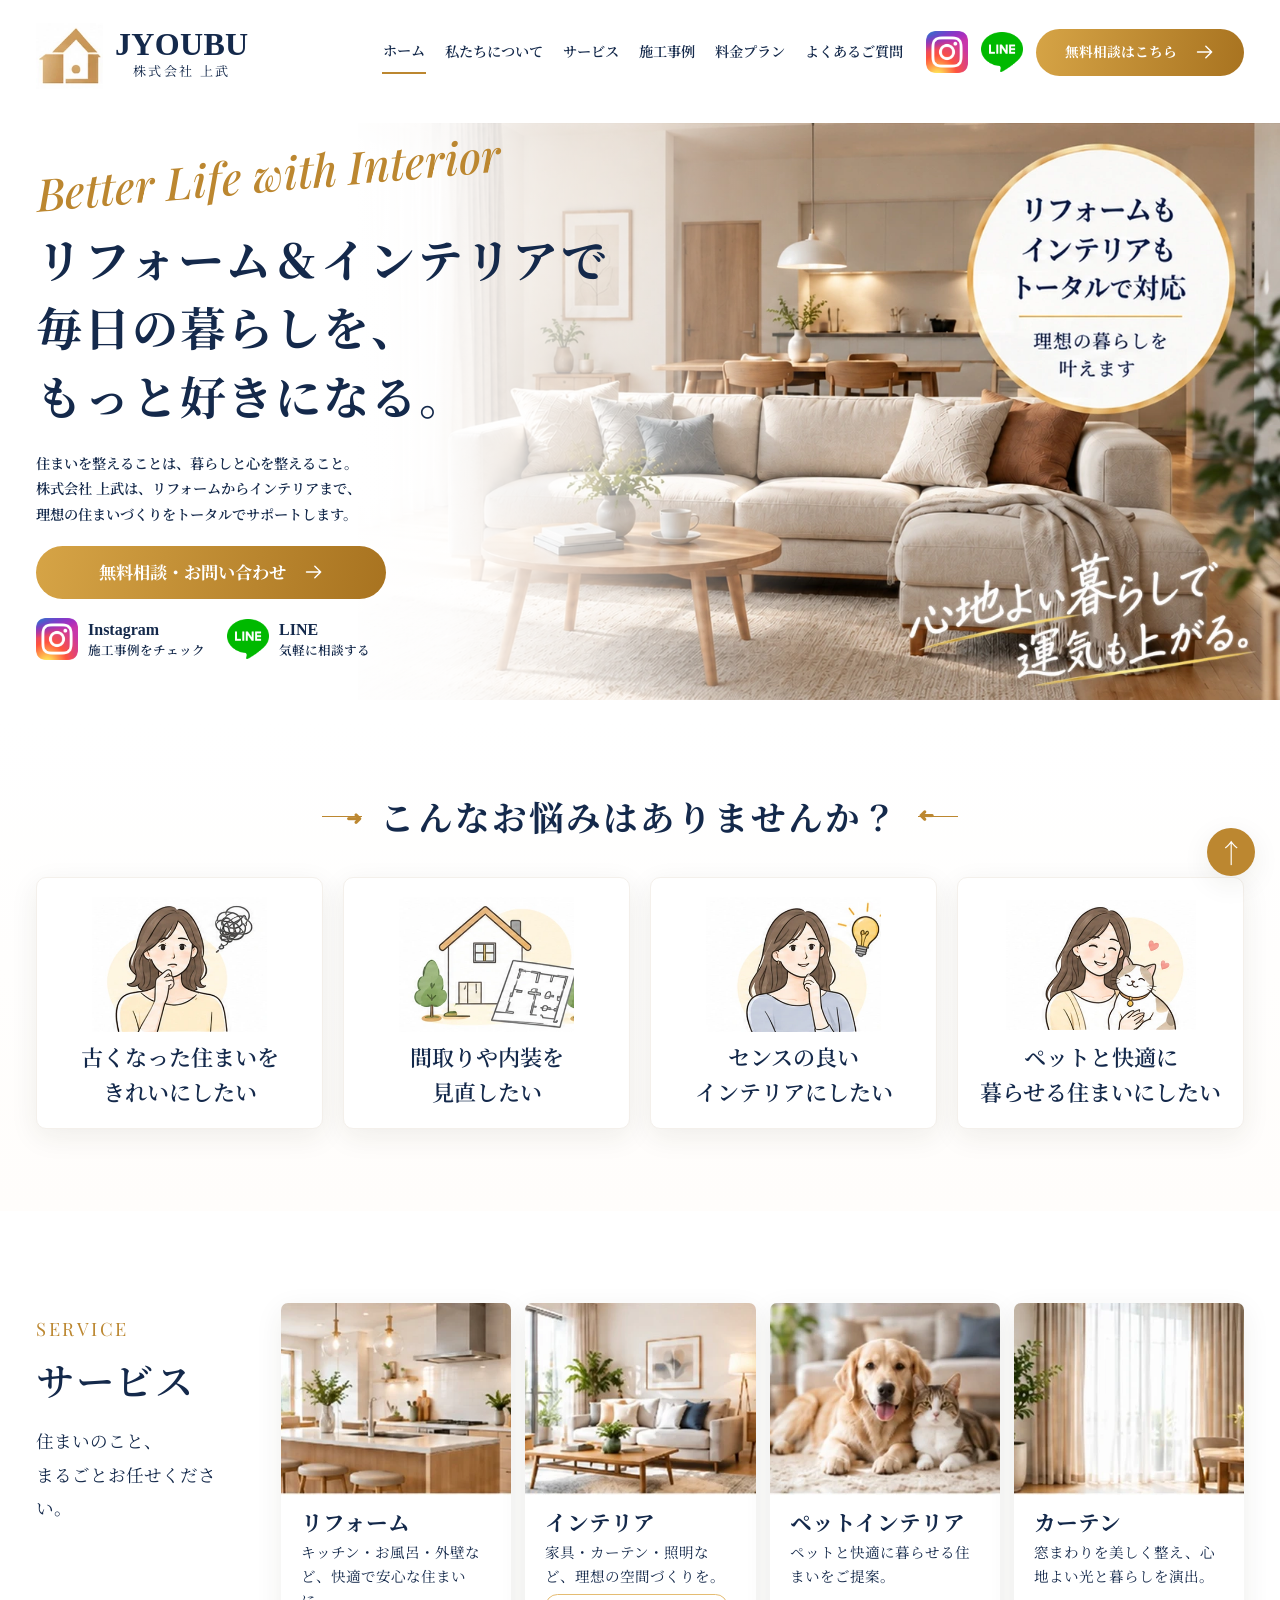
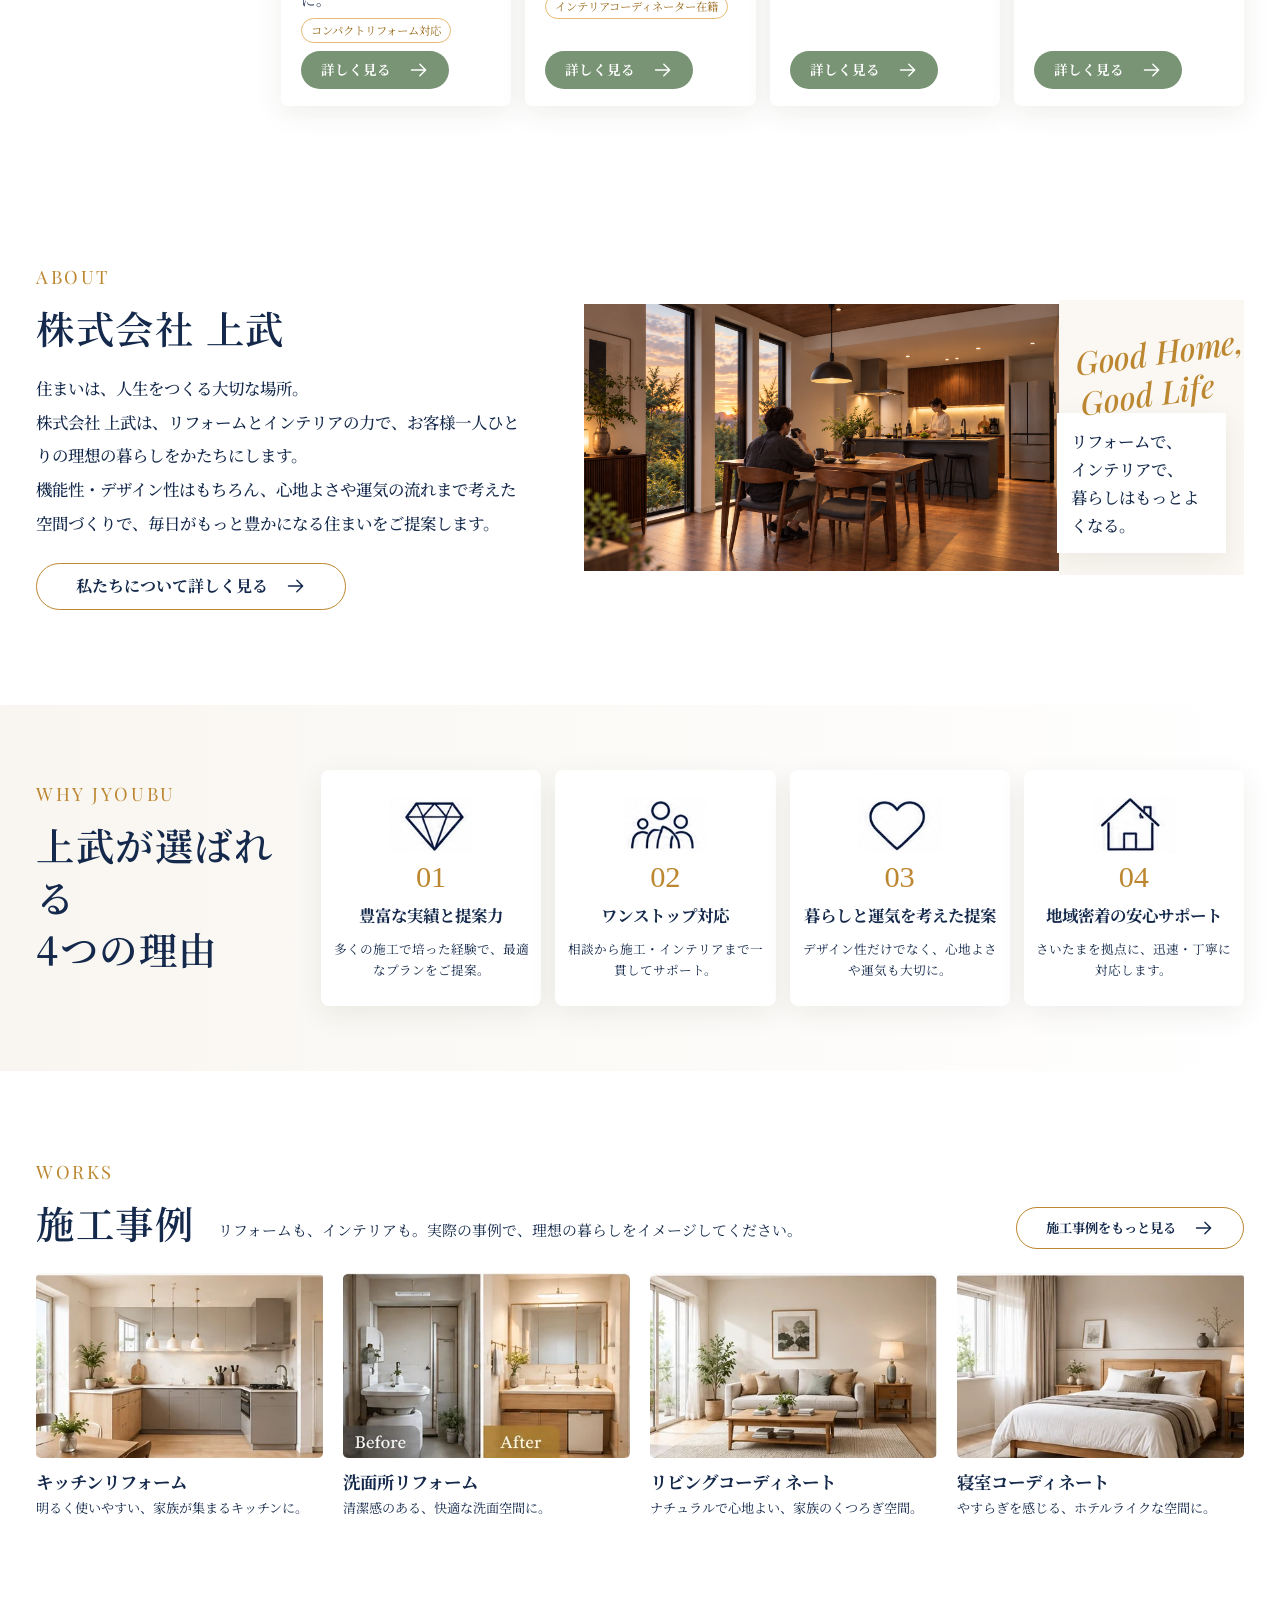
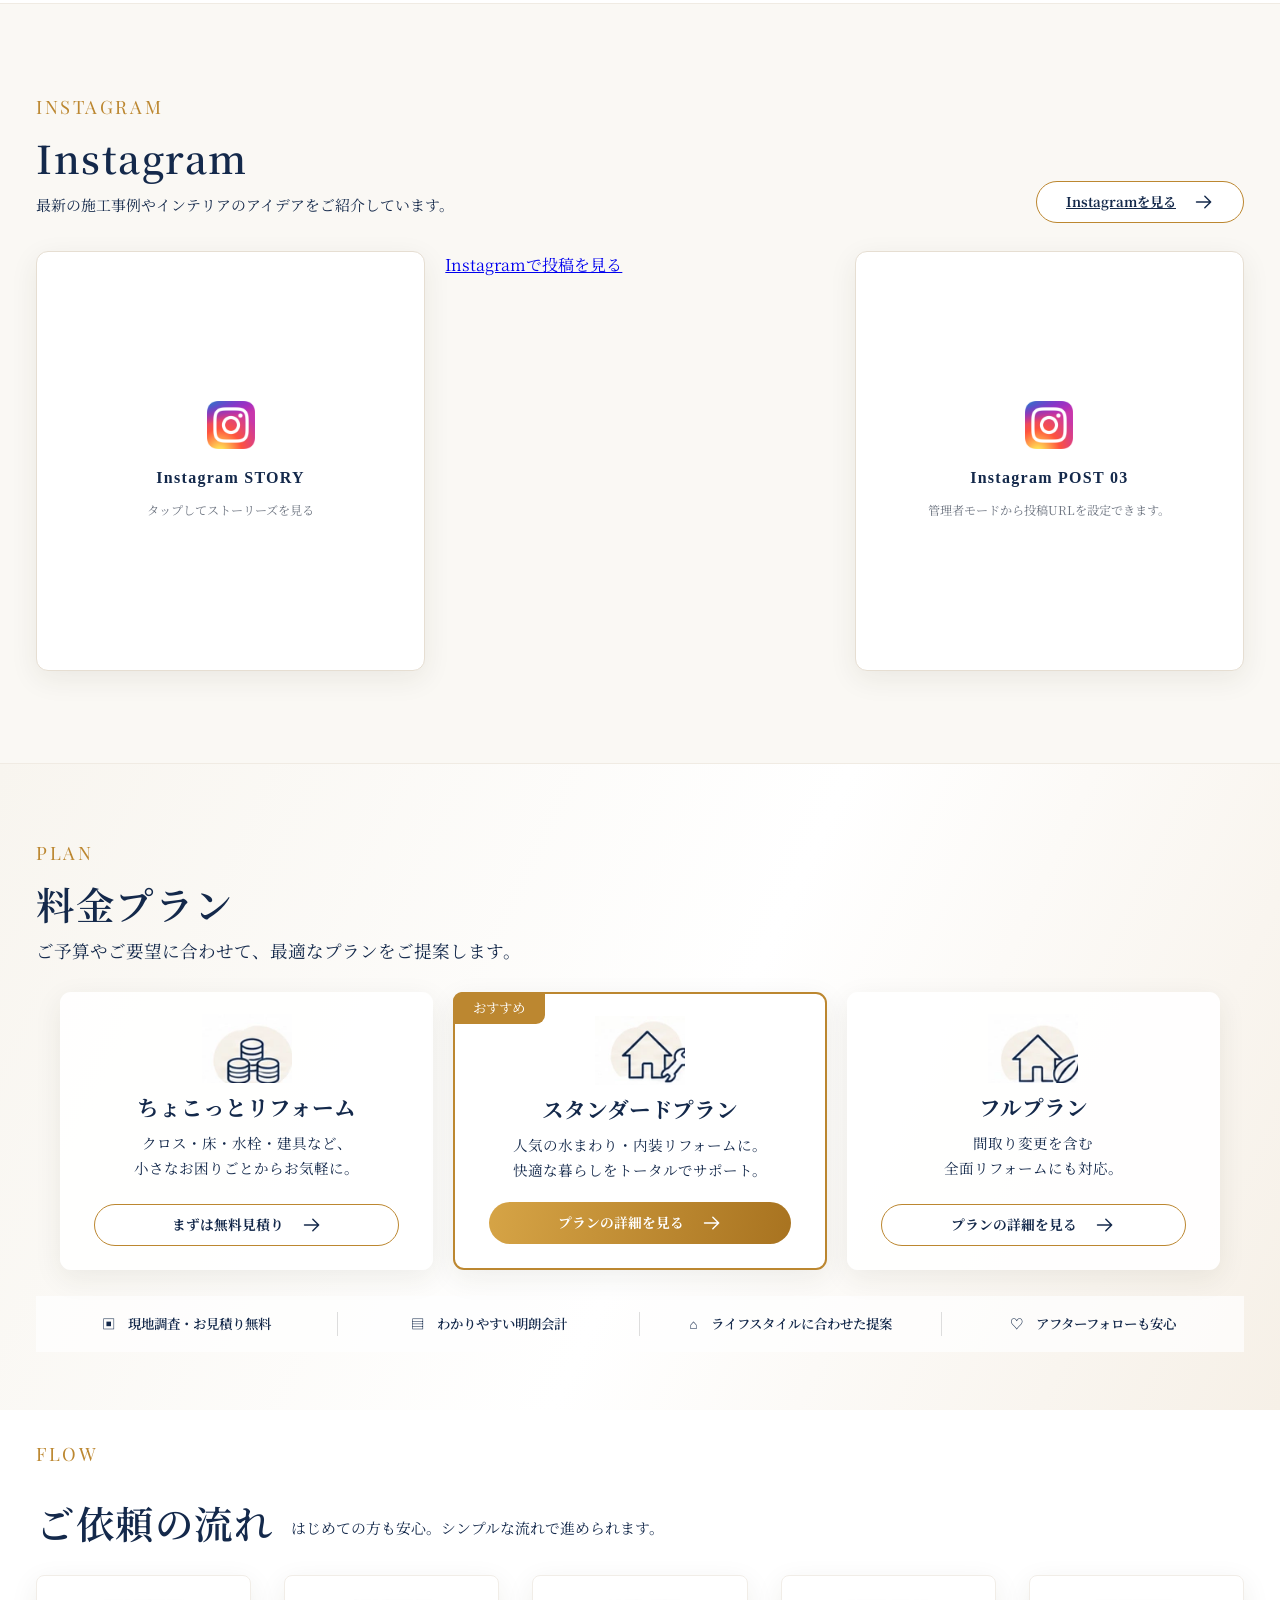
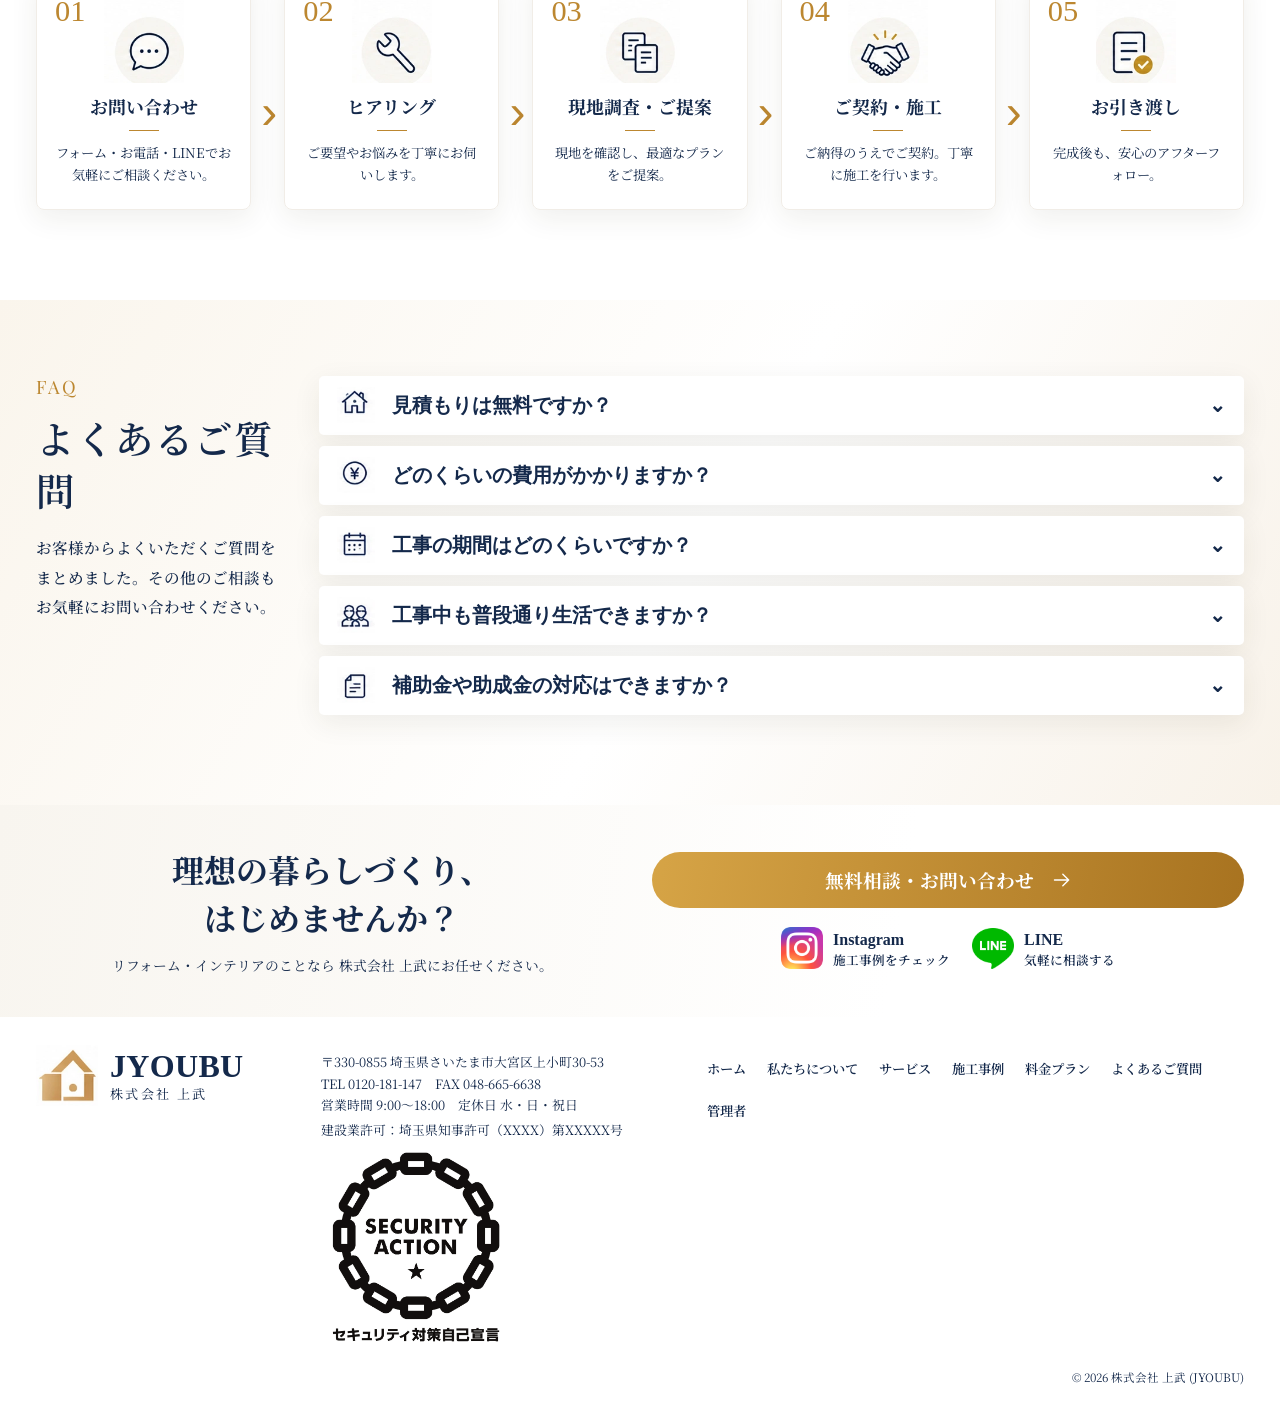
==== commit cf435804: "Replace broken footer image with security action badge" ====
--- a/index.html
+++ b/index.html
@@ -300,7 +300,7 @@
     <section class="final-cta"><div class="wrap final-cta-inner"><div><h2>理想の暮らしづくり、<br>はじめませんか？</h2><p>リフォーム・インテリアのことなら 株式会社 上武にお任せください。</p></div><div class="final-actions"><button class="pill pill-gold contact-trigger" type="button">無料相談・お問い合わせ <svg><use href="#i-arrow"/></svg></button><div class="hero-socials"><a class="social-link" href="https://www.instagram.com/jyobu0120181147?stkn=dXoyaTgycjRndjJ4&amp;utm_source=qr" rel="noopener noreferrer"><span class="social instagram"><img src="assets/instagram-icon.png" alt=""></span><span><strong>Instagram</strong><small>施工事例をチェック</small></span></a><a class="social-link" href="https://lin.ee/qEn2aJ9Z" rel="noopener noreferrer"><span class="social line"><img src="assets/line-icon.png" alt=""></span><span><strong>LINE</strong><small>気軽に相談する</small></span></a></div></div></div></section>
   </main>
 
-  <footer class="footer"><div class="wrap footer-inner"><div class="footer-brand"><span class="brand-mark"><img src="assets/brand-house.webp" alt=""></span><span class="brand-text"><strong>JYOUBU</strong><small>株式会社 上武</small></span></div><div class="footer-details"><p>〒330-0855 埼玉県さいたま市大宮区上小町30-53</p><p>TEL 0120-181-147　FAX 048-665-6638</p><p>営業時間 9:00〜18:00　定休日 水・日・祝日</p><p style="margin-top:6px">建設業許可：埼玉県知事許可（XXXX）第XXXXX号</p><a href="https://www.ipa.go.jp/security/security-action/" target="_blank" rel="noopener noreferrer" aria-label="SECURITY ACTION 一つ星について" style="display:block;margin-top:12px;width:min(190px,48vw);max-width:100%;text-decoration:none"><img src="https://www.ipa.go.jp/security/sme/m42obm0000008qy6-img/000096353.png" alt="SECURITY ACTION セキュリティ対策自己宣言 一つ星" style="display:block;width:100%;height:auto;object-fit:contain"></a></div><nav class="footer-nav" aria-label="フッターナビゲーション"><button class="demo-trigger" type="button">ホーム</button><button class="demo-trigger" type="button">私たちについて</button><button class="demo-trigger" type="button">サービス</button><button class="demo-trigger" type="button">施工事例</button><button class="demo-trigger" type="button">料金プラン</button><button class="demo-trigger" type="button">よくあるご質問</button><button class="admin-trigger" type="button">管理者</button></nav><small class="copyright">© 2026 株式会社 上武 (JYOUBU)</small></div></footer>
+  <footer class="footer"><div class="wrap footer-inner"><div class="footer-brand"><span class="brand-mark"><img src="assets/brand-house.webp" alt=""></span><span class="brand-text"><strong>JYOUBU</strong><small>株式会社 上武</small></span></div><div class="footer-details"><p>〒330-0855 埼玉県さいたま市大宮区上小町30-53</p><p>TEL 0120-181-147　FAX 048-665-6638</p><p>営業時間 9:00〜18:00　定休日 水・日・祝日</p><p style="margin-top:6px">建設業許可：埼玉県知事許可（XXXX）第XXXXX号</p><a href="https://www.ipa.go.jp/security/security-action/" target="_blank" rel="noopener noreferrer" aria-label="SECURITY ACTION 一つ星について" style="display:block;margin-top:12px;width:min(190px,48vw);max-width:100%;text-decoration:none"><img src="assets/security-action.jpeg" alt="SECURITY ACTION セキュリティ対策自己宣言 一つ星" style="display:block;width:100%;height:auto;object-fit:contain"></a></div><nav class="footer-nav" aria-label="フッターナビゲーション"><button class="demo-trigger" type="button">ホーム</button><button class="demo-trigger" type="button">私たちについて</button><button class="demo-trigger" type="button">サービス</button><button class="demo-trigger" type="button">施工事例</button><button class="demo-trigger" type="button">料金プラン</button><button class="demo-trigger" type="button">よくあるご質問</button><button class="admin-trigger" type="button">管理者</button></nav><small class="copyright">© 2026 株式会社 上武 (JYOUBU)</small></div></footer>
   <button class="back-top demo-trigger" type="button" aria-label="ページの先頭へ">↑</button>
   <dialog id="contact-dialog" class="contact-dialog" aria-labelledby="contact-title" aria-describedby="contact-lead">
     <button class="contact-close" type="button" aria-label="お問い合わせフォームを閉じる">×</button>
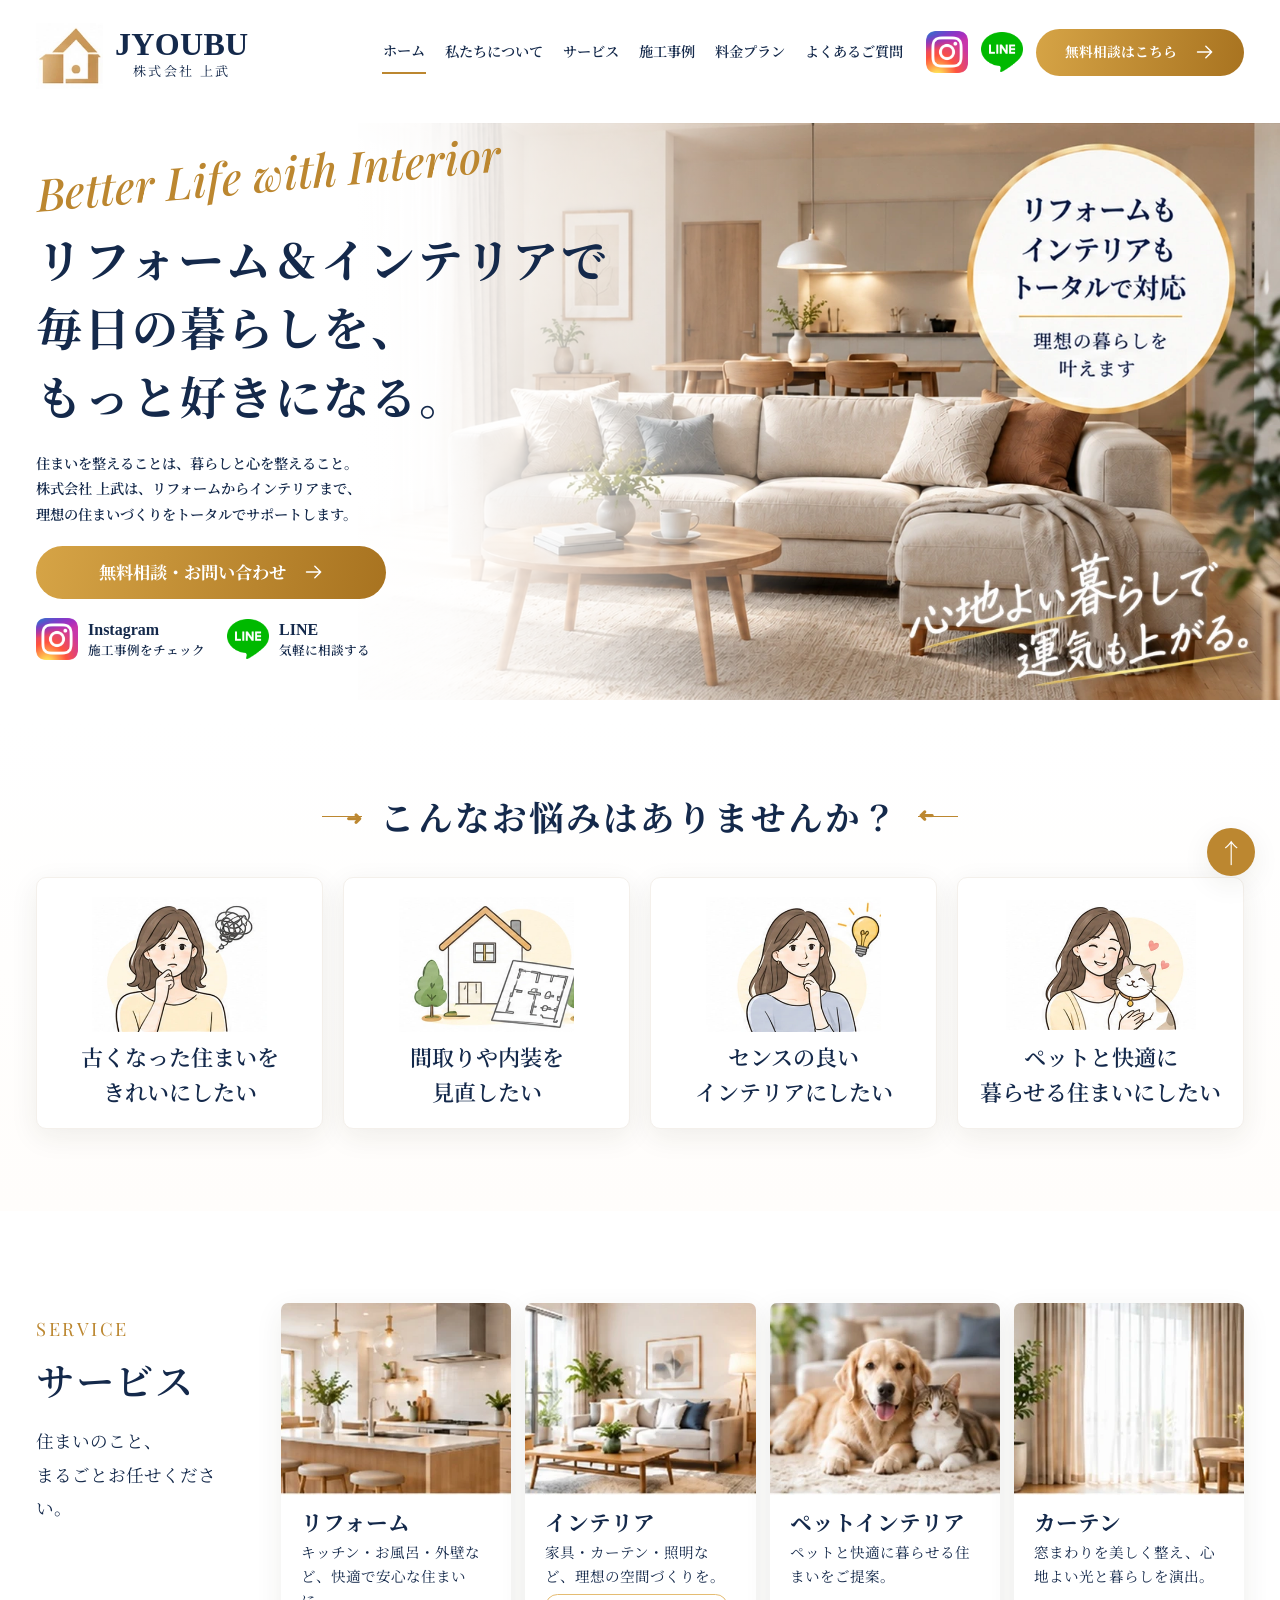
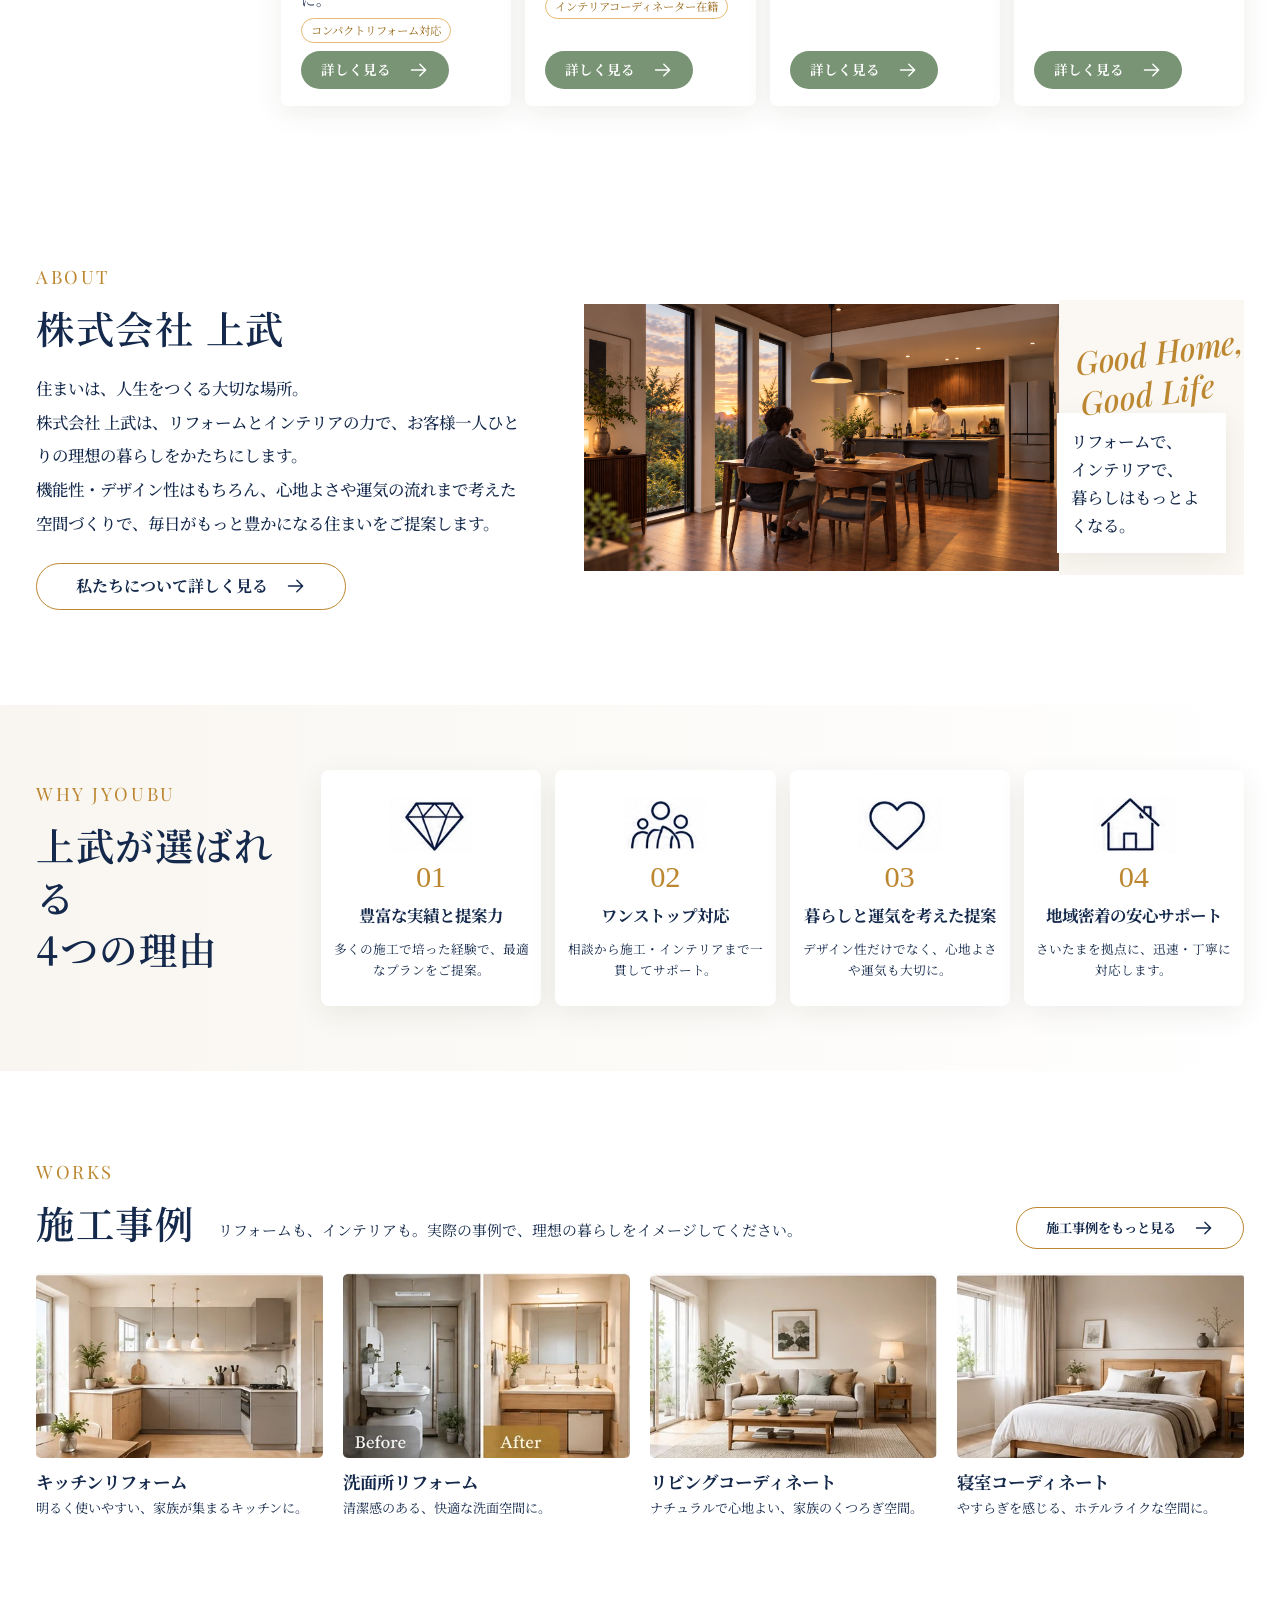
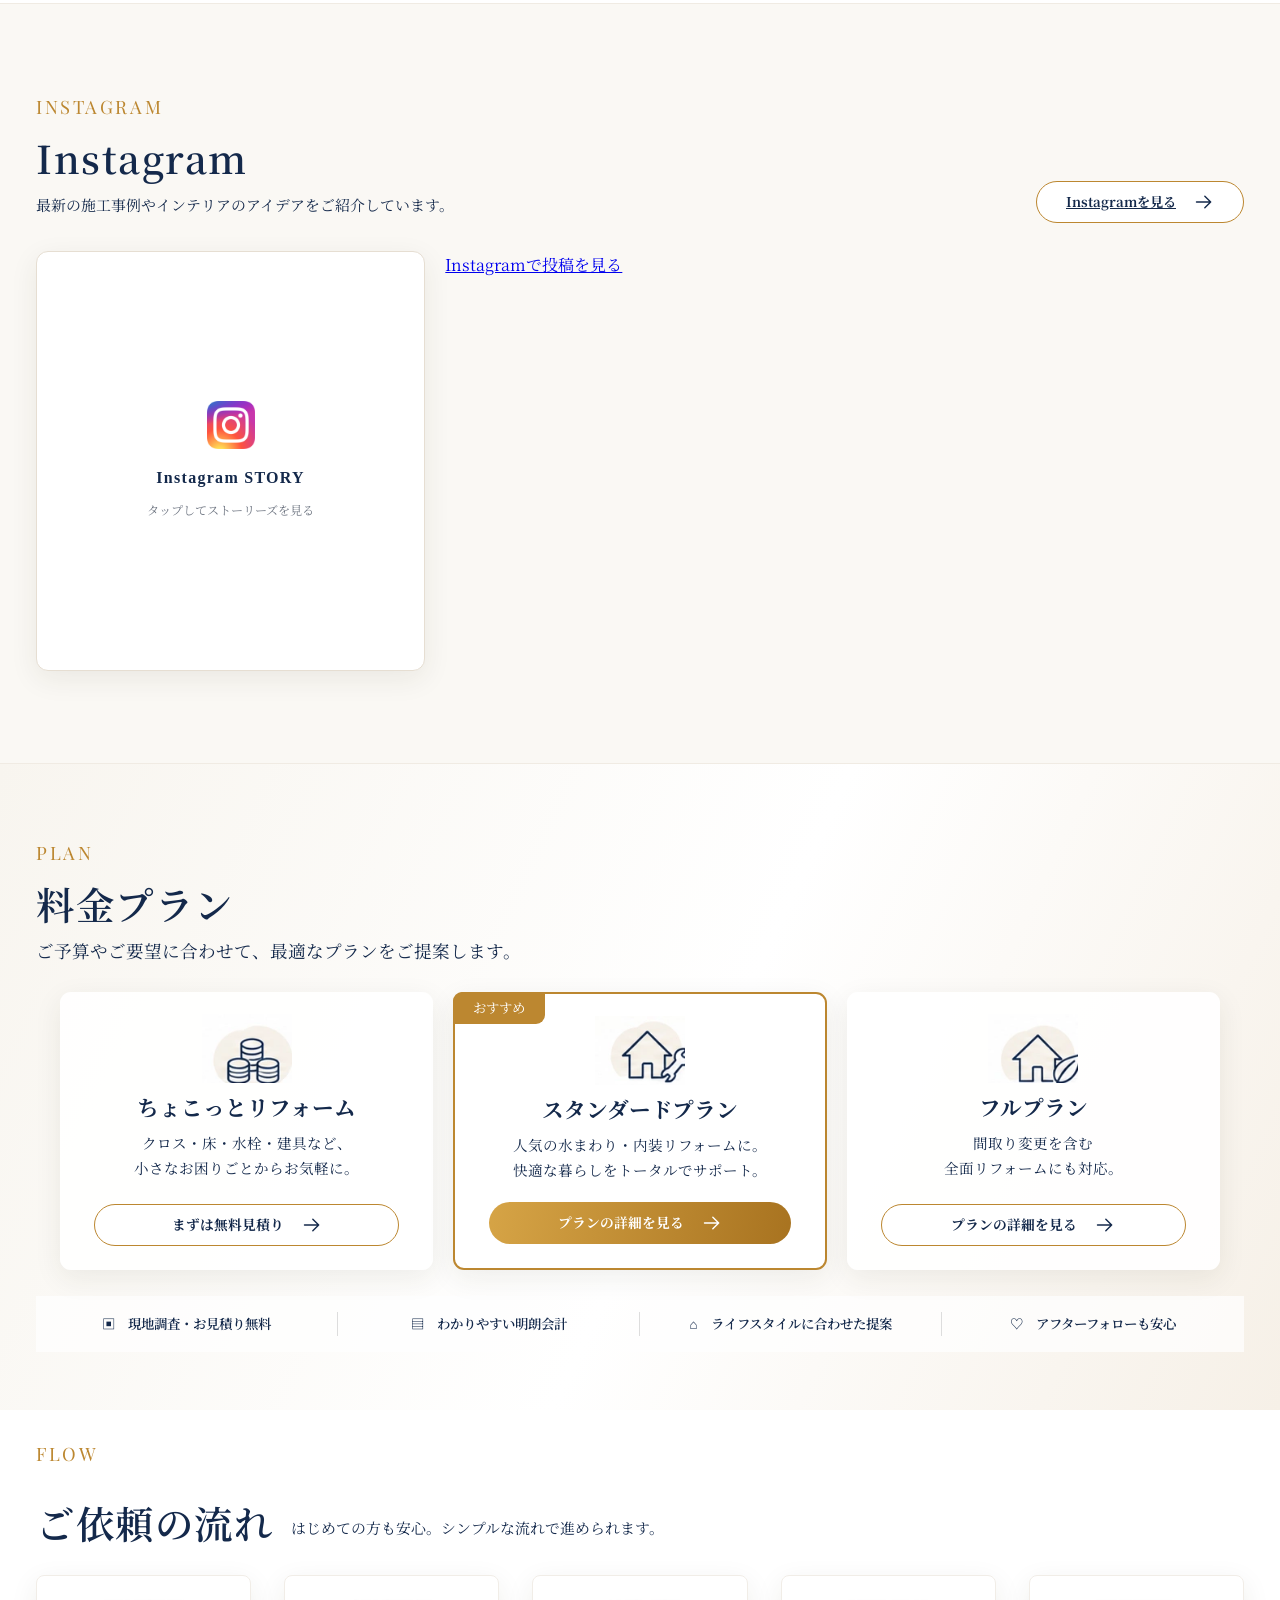
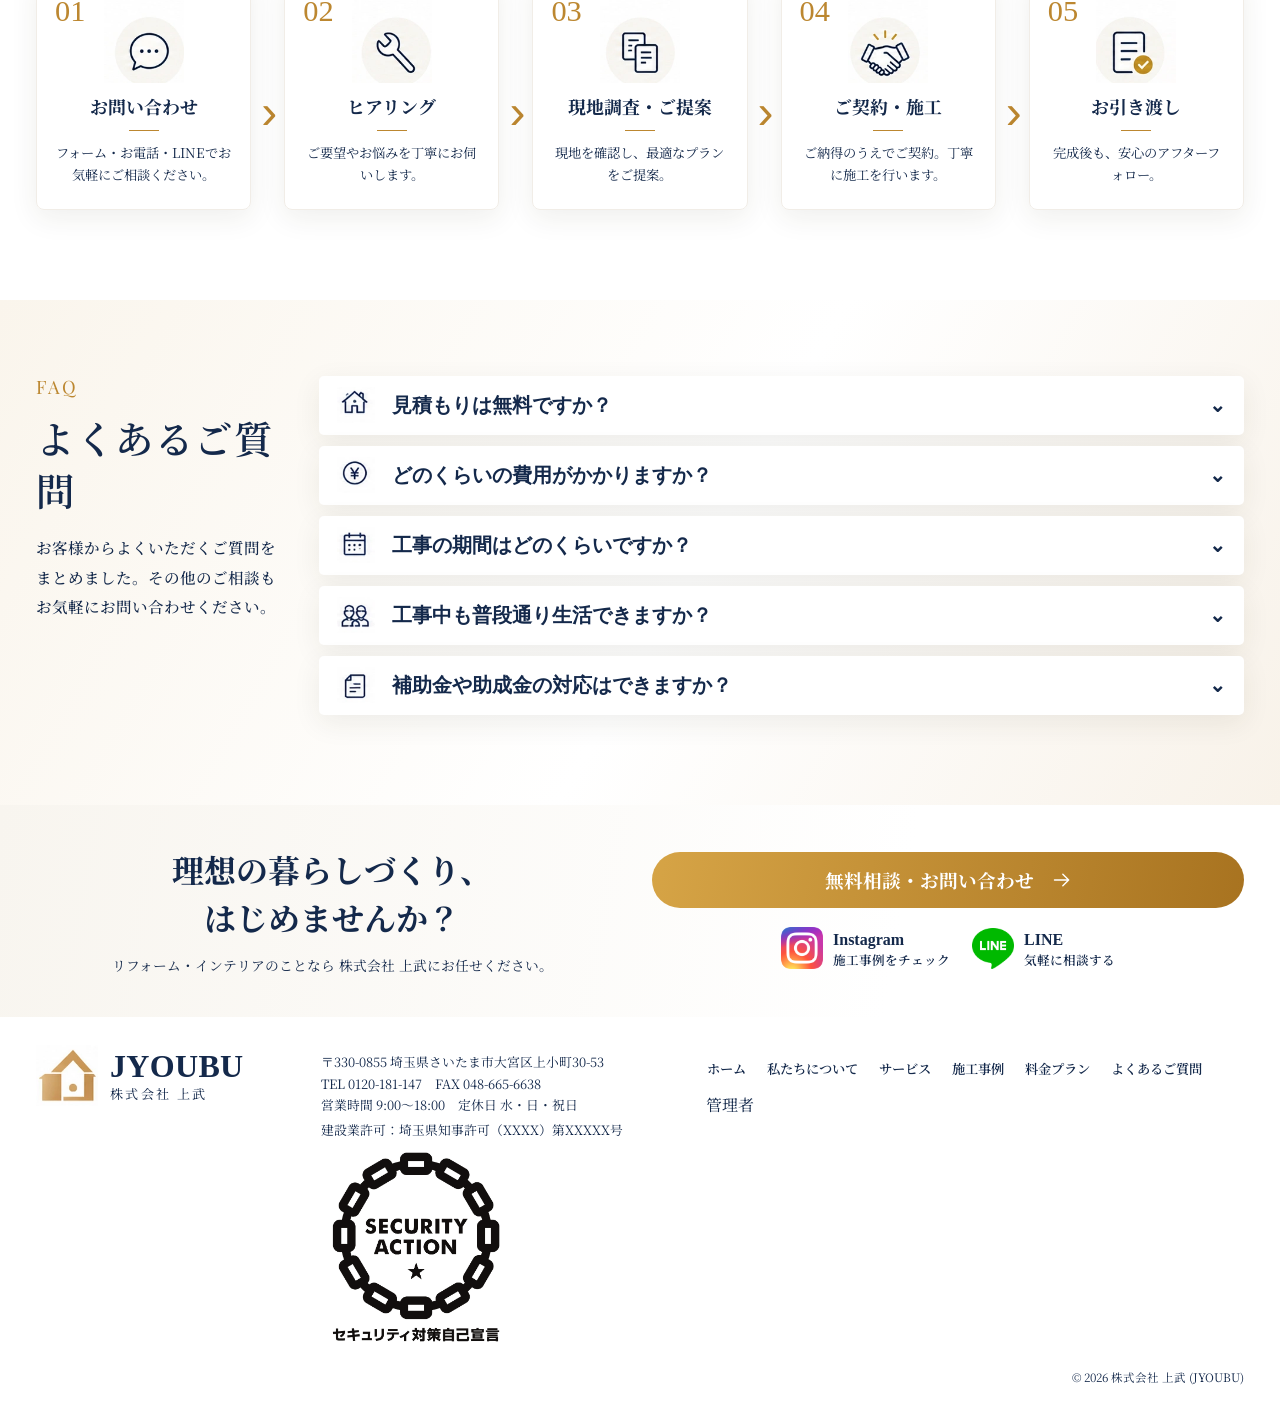
==== commit e5071cd7: "Add Cloudflare-backed content management" ====
--- a/index.html
+++ b/index.html
@@ -39,7 +39,7 @@
       </nav>
       <div class="header-actions">
         <a class="social instagram" href="https://www.instagram.com/jyobu0120181147?stkn=dXoyaTgycjRndjJ4&amp;utm_source=qr" rel="noopener noreferrer" aria-label="Instagramを開く"><img src="assets/instagram-icon.png" alt=""></a>
-        <a class="social line" href="https://lin.ee/qEn2aJ9Z" rel="noopener noreferrer" aria-label="LINEを開く"><img src="assets/line-icon.png" alt=""></a>
+        <a class="social line" href="https://lin.ee/V97YO4F" rel="noopener noreferrer" aria-label="LINEを開く"><img src="assets/line-icon.png" alt=""></a>
         <button class="pill pill-gold header-cta contact-trigger" type="button">無料相談はこちら <svg><use href="#i-arrow"/></svg></button>
         <button class="menu-toggle" type="button" aria-label="メニューを開く" aria-expanded="false"><span></span><span></span><span></span></button>
       </div>
@@ -60,7 +60,7 @@
         <button class="pill pill-gold hero-cta contact-trigger" type="button">無料相談・お問い合わせ <svg><use href="#i-arrow"/></svg></button>
         <div class="hero-socials">
           <a class="social-link" href="https://www.instagram.com/jyobu0120181147?stkn=dXoyaTgycjRndjJ4&amp;utm_source=qr" rel="noopener noreferrer"><span class="social instagram"><img src="assets/instagram-icon.png" alt=""></span><span><strong>Instagram</strong><small>施工事例をチェック</small></span></a>
-          <a class="social-link" href="https://lin.ee/qEn2aJ9Z" rel="noopener noreferrer"><span class="social line"><img src="assets/line-icon.png" alt=""></span><span><strong>LINE</strong><small>気軽に相談する</small></span></a>
+          <a class="social-link" href="https://lin.ee/V97YO4F" rel="noopener noreferrer"><span class="social line"><img src="assets/line-icon.png" alt=""></span><span><strong>LINE</strong><small>気軽に相談する</small></span></a>
         </div>
       </div>
     </section>
@@ -106,7 +106,6 @@
     </section>
 
     <section class="works section-pad" aria-labelledby="works-title"><div class="wrap"><div class="section-heading-row"><div><span class="eyebrow">WORKS</span><h2 id="works-title">施工事例</h2></div><p>リフォームも、インテリアも。実際の事例で、理想の暮らしをイメージしてください。</p><button class="pill pill-outline demo-trigger" type="button">施工事例をもっと見る <svg><use href="#i-arrow"/></svg></button></div>
-    <div class="works-edit-note"><span>DEMO EDIT</span> 各施工事例の下にある「この事例を編集」から、タイトル・説明・Instagram URLを試しに変更できます。</div>
     <div class="works-grid">
 
       <article class="work-item" data-work-id="kitchen">
@@ -115,18 +114,6 @@
           <strong class="work-title">キッチンリフォーム</strong>
           <span class="work-description">明るく使いやすい、家族が集まるキッチンに。</span>
         </button>
-        <button class="work-edit-toggle" type="button" aria-expanded="false">✎ この事例を編集</button>
-        <div class="work-editor" hidden>
-          <label>タイトル<input class="work-input-title" type="text" value="キッチンリフォーム"></label>
-          <label>説明文<textarea class="work-input-description" rows="3">明るく使いやすい、家族が集まるキッチンに。</textarea></label>
-          <label>Instagram投稿URL<input class="work-input-instagram" type="url" placeholder="https://www.instagram.com/p/..." inputmode="url"></label>
-          <div class="work-editor-actions">
-            <button class="work-save" type="button">保存</button>
-            <button class="work-cancel" type="button">キャンセル</button>
-          </div>
-          <p class="work-save-status" aria-live="polite"></p>
-        </div>
-        <a class="work-instagram-link" href="#" target="_blank" rel="noopener" hidden>Instagramでこの事例を見る →</a>
       </article>
 
       <article class="work-item" data-work-id="bath">
@@ -135,18 +122,6 @@
           <strong class="work-title">洗面所リフォーム</strong>
           <span class="work-description">清潔感のある、快適な洗面空間に。</span>
         </button>
-        <button class="work-edit-toggle" type="button" aria-expanded="false">✎ この事例を編集</button>
-        <div class="work-editor" hidden>
-          <label>タイトル<input class="work-input-title" type="text" value="洗面所リフォーム"></label>
-          <label>説明文<textarea class="work-input-description" rows="3">清潔感のある、快適な洗面空間に。</textarea></label>
-          <label>Instagram投稿URL<input class="work-input-instagram" type="url" placeholder="https://www.instagram.com/p/..." inputmode="url"></label>
-          <div class="work-editor-actions">
-            <button class="work-save" type="button">保存</button>
-            <button class="work-cancel" type="button">キャンセル</button>
-          </div>
-          <p class="work-save-status" aria-live="polite"></p>
-        </div>
-        <a class="work-instagram-link" href="#" target="_blank" rel="noopener" hidden>Instagramでこの事例を見る →</a>
       </article>
 
       <article class="work-item" data-work-id="living">
@@ -155,18 +130,6 @@
           <strong class="work-title">リビングコーディネート</strong>
           <span class="work-description">ナチュラルで心地よい、家族のくつろぎ空間。</span>
         </button>
-        <button class="work-edit-toggle" type="button" aria-expanded="false">✎ この事例を編集</button>
-        <div class="work-editor" hidden>
-          <label>タイトル<input class="work-input-title" type="text" value="リビングコーディネート"></label>
-          <label>説明文<textarea class="work-input-description" rows="3">ナチュラルで心地よい、家族のくつろぎ空間。</textarea></label>
-          <label>Instagram投稿URL<input class="work-input-instagram" type="url" placeholder="https://www.instagram.com/p/..." inputmode="url"></label>
-          <div class="work-editor-actions">
-            <button class="work-save" type="button">保存</button>
-            <button class="work-cancel" type="button">キャンセル</button>
-          </div>
-          <p class="work-save-status" aria-live="polite"></p>
-        </div>
-        <a class="work-instagram-link" href="#" target="_blank" rel="noopener" hidden>Instagramでこの事例を見る →</a>
       </article>
 
       <article class="work-item" data-work-id="bedroom">
@@ -175,18 +138,6 @@
           <strong class="work-title">寝室コーディネート</strong>
           <span class="work-description">やすらぎを感じる、ホテルライクな空間に。</span>
         </button>
-        <button class="work-edit-toggle" type="button" aria-expanded="false">✎ この事例を編集</button>
-        <div class="work-editor" hidden>
-          <label>タイトル<input class="work-input-title" type="text" value="寝室コーディネート"></label>
-          <label>説明文<textarea class="work-input-description" rows="3">やすらぎを感じる、ホテルライクな空間に。</textarea></label>
-          <label>Instagram投稿URL<input class="work-input-instagram" type="url" placeholder="https://www.instagram.com/p/..." inputmode="url"></label>
-          <div class="work-editor-actions">
-            <button class="work-save" type="button">保存</button>
-            <button class="work-cancel" type="button">キャンセル</button>
-          </div>
-          <p class="work-save-status" aria-live="polite"></p>
-        </div>
-        <a class="work-instagram-link" href="#" target="_blank" rel="noopener" hidden>Instagramでこの事例を見る →</a>
       </article>
     </div></div></section>
 
@@ -200,75 +151,12 @@
           </div>
           <a class="pill pill-outline" href="https://www.instagram.com/jyobu0120181147?stkn=dXoyaTgycjRndjJ4&amp;utm_source=qr" rel="noopener noreferrer">Instagramを見る <svg><use href="#i-arrow"/></svg></a>
         </div>
-
-        <div class="instagram-grid">
-          <article class="instagram-slot" data-instagram-slot="1">
-            <div class="instagram-embed-host">
-              <div class="instagram-placeholder">
-                <img src="assets/instagram-icon.png" alt="">
-                <strong>Instagram POST 01</strong>
-                <span>管理者モードから投稿URLを設定できます。</span>
-              </div>
-            </div>
-            <button class="instagram-edit-toggle" type="button">✎ 投稿URLを編集</button>
-            <div class="instagram-editor" hidden>
-              <label>Instagram投稿URL
-                <input class="instagram-url-input" type="url" placeholder="https://www.instagram.com/p/..." inputmode="url">
-              </label>
-              <div class="work-editor-actions">
-                <button class="instagram-save" type="button">保存</button>
-                <button class="instagram-cancel" type="button">キャンセル</button>
-              </div>
-              <p class="instagram-save-status" aria-live="polite"></p>
-            </div>
-          </article>
-
-          <article class="instagram-slot" data-instagram-slot="2">
-            <div class="instagram-embed-host">
-              <div class="instagram-placeholder">
-                <img src="assets/instagram-icon.png" alt="">
-                <strong>Instagram POST 02</strong>
-                <span>管理者モードから投稿URLを設定できます。</span>
-              </div>
-            </div>
-            <button class="instagram-edit-toggle" type="button">✎ 投稿URLを編集</button>
-            <div class="instagram-editor" hidden>
-              <label>Instagram投稿URL
-                <input class="instagram-url-input" type="url" placeholder="https://www.instagram.com/p/..." inputmode="url">
-              </label>
-              <div class="work-editor-actions">
-                <button class="instagram-save" type="button">保存</button>
-                <button class="instagram-cancel" type="button">キャンセル</button>
-              </div>
-              <p class="instagram-save-status" aria-live="polite"></p>
-            </div>
-          </article>
-
-          <article class="instagram-slot" data-instagram-slot="3">
-            <div class="instagram-embed-host">
-              <div class="instagram-placeholder">
-                <img src="assets/instagram-icon.png" alt="">
-                <strong>Instagram POST 03</strong>
-                <span>管理者モードから投稿URLを設定できます。</span>
-              </div>
-            </div>
-            <button class="instagram-edit-toggle" type="button">✎ 投稿URLを編集</button>
-            <div class="instagram-editor" hidden>
-              <label>Instagram投稿URL
-                <input class="instagram-url-input" type="url" placeholder="https://www.instagram.com/p/..." inputmode="url">
-              </label>
-              <div class="work-editor-actions">
-                <button class="instagram-save" type="button">保存</button>
-                <button class="instagram-cancel" type="button">キャンセル</button>
-              </div>
-              <p class="instagram-save-status" aria-live="polite"></p>
-            </div>
-          </article>
-        </div>
+        <div class="instagram-grid"></div>
       </div>
     </section>
 
     <script async src="https://www.instagram.com/embed.js"></script>
+    <script src="site-config.js"></script>
 
     <section class="plans section-pad" aria-labelledby="plans-title"><div class="wrap"><span class="eyebrow">PLAN</span><h2 id="plans-title">料金プラン</h2><p class="section-lead">ご予算やご要望に合わせて、最適なプランをご提案します。</p><div class="plans-grid">
       <article class="plan-card"><img class="plan-illustration" src="assets/plan-small.webp" alt=""><h3>ちょこっとリフォーム</h3><p>クロス・床・水栓・建具など、<br>小さなお困りごとからお気軽に。</p><button class="pill pill-outline contact-trigger" type="button">まずは無料見積り <svg><use href="#i-arrow"/></svg></button></article>
@@ -297,10 +185,10 @@
       </div>
     </section>
 
-    <section class="final-cta"><div class="wrap final-cta-inner"><div><h2>理想の暮らしづくり、<br>はじめませんか？</h2><p>リフォーム・インテリアのことなら 株式会社 上武にお任せください。</p></div><div class="final-actions"><button class="pill pill-gold contact-trigger" type="button">無料相談・お問い合わせ <svg><use href="#i-arrow"/></svg></button><div class="hero-socials"><a class="social-link" href="https://www.instagram.com/jyobu0120181147?stkn=dXoyaTgycjRndjJ4&amp;utm_source=qr" rel="noopener noreferrer"><span class="social instagram"><img src="assets/instagram-icon.png" alt=""></span><span><strong>Instagram</strong><small>施工事例をチェック</small></span></a><a class="social-link" href="https://lin.ee/qEn2aJ9Z" rel="noopener noreferrer"><span class="social line"><img src="assets/line-icon.png" alt=""></span><span><strong>LINE</strong><small>気軽に相談する</small></span></a></div></div></div></section>
+    <section class="final-cta"><div class="wrap final-cta-inner"><div><h2>理想の暮らしづくり、<br>はじめませんか？</h2><p>リフォーム・インテリアのことなら 株式会社 上武にお任せください。</p></div><div class="final-actions"><button class="pill pill-gold contact-trigger" type="button">無料相談・お問い合わせ <svg><use href="#i-arrow"/></svg></button><div class="hero-socials"><a class="social-link" href="https://www.instagram.com/jyobu0120181147?stkn=dXoyaTgycjRndjJ4&amp;utm_source=qr" rel="noopener noreferrer"><span class="social instagram"><img src="assets/instagram-icon.png" alt=""></span><span><strong>Instagram</strong><small>施工事例をチェック</small></span></a><a class="social-link" href="https://lin.ee/V97YO4F" rel="noopener noreferrer"><span class="social line"><img src="assets/line-icon.png" alt=""></span><span><strong>LINE</strong><small>気軽に相談する</small></span></a></div></div></div></section>
   </main>
 
-  <footer class="footer"><div class="wrap footer-inner"><div class="footer-brand"><span class="brand-mark"><img src="assets/brand-house.webp" alt=""></span><span class="brand-text"><strong>JYOUBU</strong><small>株式会社 上武</small></span></div><div class="footer-details"><p>〒330-0855 埼玉県さいたま市大宮区上小町30-53</p><p>TEL 0120-181-147　FAX 048-665-6638</p><p>営業時間 9:00〜18:00　定休日 水・日・祝日</p><p style="margin-top:6px">建設業許可：埼玉県知事許可（XXXX）第XXXXX号</p><a href="https://www.ipa.go.jp/security/security-action/" target="_blank" rel="noopener noreferrer" aria-label="SECURITY ACTION 一つ星について" style="display:block;margin-top:12px;width:min(190px,48vw);max-width:100%;text-decoration:none"><img src="assets/security-action.jpeg" alt="SECURITY ACTION セキュリティ対策自己宣言 一つ星" style="display:block;width:100%;height:auto;object-fit:contain"></a></div><nav class="footer-nav" aria-label="フッターナビゲーション"><button class="demo-trigger" type="button">ホーム</button><button class="demo-trigger" type="button">私たちについて</button><button class="demo-trigger" type="button">サービス</button><button class="demo-trigger" type="button">施工事例</button><button class="demo-trigger" type="button">料金プラン</button><button class="demo-trigger" type="button">よくあるご質問</button><button class="admin-trigger" type="button">管理者</button></nav><small class="copyright">© 2026 株式会社 上武 (JYOUBU)</small></div></footer>
+  <footer class="footer"><div class="wrap footer-inner"><div class="footer-brand"><span class="brand-mark"><img src="assets/brand-house.webp" alt=""></span><span class="brand-text"><strong>JYOUBU</strong><small>株式会社 上武</small></span></div><div class="footer-details"><p>〒330-0855 埼玉県さいたま市大宮区上小町30-53</p><p>TEL 0120-181-147　FAX 048-665-6638</p><p>営業時間 9:00〜18:00　定休日 水・日・祝日</p><p style="margin-top:6px">建設業許可：埼玉県知事許可（XXXX）第XXXXX号</p><a href="https://www.ipa.go.jp/security/security-action/" target="_blank" rel="noopener noreferrer" aria-label="SECURITY ACTION 一つ星について" style="display:block;margin-top:12px;width:min(190px,48vw);max-width:100%;text-decoration:none"><img src="assets/security-action.jpeg" alt="SECURITY ACTION セキュリティ対策自己宣言 一つ星" style="display:block;width:100%;height:auto;object-fit:contain"></a></div><nav class="footer-nav" aria-label="フッターナビゲーション"><button class="demo-trigger" type="button">ホーム</button><button class="demo-trigger" type="button">私たちについて</button><button class="demo-trigger" type="button">サービス</button><button class="demo-trigger" type="button">施工事例</button><button class="demo-trigger" type="button">料金プラン</button><button class="demo-trigger" type="button">よくあるご質問</button><a class="admin-trigger" id="admin-link" href="#" hidden>管理者</a></nav><small class="copyright">© 2026 株式会社 上武 (JYOUBU)</small></div></footer>
   <button class="back-top demo-trigger" type="button" aria-label="ページの先頭へ">↑</button>
   <dialog id="contact-dialog" class="contact-dialog" aria-labelledby="contact-title" aria-describedby="contact-lead">
     <button class="contact-close" type="button" aria-label="お問い合わせフォームを閉じる">×</button>
@@ -329,23 +217,6 @@
       <p id="contact-status" class="contact-status" role="status" aria-live="polite"></p>
     </form>
   </dialog>
-  <dialog id="admin-dialog" class="admin-dialog" aria-labelledby="admin-title">
-    <button class="admin-close" type="button" aria-label="管理者ログインを閉じる">×</button>
-    <span class="eyebrow">ADMIN</span>
-    <h2 id="admin-title">管理者ログイン</h2>
-    <p>編集モードに切り替えるにはパスワードを入力してください。</p>
-    <form id="admin-login-form">
-      <label for="admin-password">パスワード</label>
-      <input id="admin-password" type="password" inputmode="numeric" autocomplete="current-password" placeholder="パスワードを入力" required>
-      <button class="pill pill-gold admin-login-submit" type="submit">編集モードにする</button>
-      <p id="admin-login-status" class="admin-login-status" role="status" aria-live="polite"></p>
-    </form>
-  </dialog>
-  <div id="admin-mode-bar" class="admin-mode-bar" hidden>
-    <strong>管理者 編集モード</strong>
-    <span>施工事例を編集できます</span>
-    <button id="admin-logout" type="button">編集モードを終了</button>
-  </div>
   <dialog id="demo-dialog" class="demo-dialog" aria-labelledby="demo-message"><p id="demo-message">デモ画面です。</p><button class="pill pill-gold dialog-close" type="button">閉じる</button></dialog>
 </body>
 </html>
--- a/styles.css
+++ b/styles.css
@@ -63,54 +63,16 @@
 @media(max-width:600px){.about-image{display:block}.about-image>img{width:100%;height:auto;min-height:0}.about-image-note{display:flex;flex-direction:row;align-items:center;gap:10px;padding:12px 16px}.about-image-note .handwriting{font-size:1.25rem;white-space:normal;transform:none}.about-image-note strong{font-size:.76rem;min-width:0;margin:0;padding:7px}}
 
 
-/* WORKS mini editor prototype */
-.works-edit-note{margin:-5px 0 22px;padding:10px 14px;border-left:3px solid var(--gold);background:#fbf8f3;font-size:.76rem;line-height:1.6;color:#5d6572}
-.works-edit-note span{font-family:Arial,sans-serif;font-weight:700;letter-spacing:.12em;color:var(--gold);margin-right:8px}
+/* Dynamic works cards */
 .work-item{min-width:0}
 .work-preview{display:block;width:100%;text-align:left;background:none;border:0;padding:0}
 .work-preview img{width:100%;aspect-ratio:1.55;object-fit:cover;border-radius:5px;transition:transform .2s}
 .work-preview:hover img{transform:translateY(-3px)}
 .work-preview strong{display:block;font-size:1.09rem;margin-top:8px}
 .work-preview span{display:block;font-size:.82rem;line-height:1.6}
-.work-edit-toggle{margin-top:10px;padding:5px 0;border:0;background:none;color:var(--gold-dark);font-size:.72rem;font-weight:700;text-decoration:underline;text-underline-offset:3px}
-.work-editor{margin-top:8px;padding:14px;background:#fbf8f3;border:1px solid #e7dfd3;border-radius:7px;box-shadow:0 8px 24px rgba(54,46,30,.06)}
-.work-editor label{display:block;margin-bottom:10px;font-size:.72rem;font-weight:700}
-.work-editor input,.work-editor textarea{display:block;width:100%;margin-top:4px;border:1px solid #d8d0c4;border-radius:5px;background:#fff;padding:8px 9px;color:var(--navy);font:inherit;font-size:.76rem;line-height:1.5}
-.work-editor textarea{resize:vertical;min-height:74px}
-.work-editor input:focus,.work-editor textarea:focus{outline:2px solid #d8ad63;outline-offset:1px;border-color:#c69543}
-.work-editor-actions{display:flex;gap:8px;margin-top:4px}
-.work-save,.work-cancel{border-radius:999px;padding:6px 14px;font-size:.7rem;font-weight:700}
-.work-save{border:1px solid var(--gold);background:var(--gold);color:#fff}
-.work-cancel{border:1px solid #cfc7bc;background:#fff}
-.work-save-status{min-height:1.4em;margin:7px 0 0;font-size:.67rem;color:var(--green)}
 .work-instagram-link{display:inline-block;margin-top:7px;color:var(--gold-dark);font-size:.72rem;font-weight:700;text-decoration:none;border-bottom:1px solid #d9bd8b}
-.work-instagram-link[hidden]{display:none}
-@media(max-width:600px){.works-edit-note{font-size:.69rem;margin-bottom:16px}.work-preview strong{font-size:.89rem;line-height:1.45}.work-preview span{font-size:.7rem}.work-edit-toggle,.work-instagram-link{font-size:.67rem}.work-editor{padding:11px}}
-
-
-/* Admin edit mode */
-.works-edit-note,.work-edit-toggle{display:none}
-body.admin-mode .works-edit-note{display:block}
-body.admin-mode .work-edit-toggle{display:inline-block}
-.admin-dialog{width:min(430px,calc(100% - 28px));border:0;border-radius:16px;padding:30px 34px 26px;background:#fff;color:var(--navy);box-shadow:0 24px 80px rgba(20,41,75,.22)}
-.admin-dialog::backdrop{background:rgba(13,25,45,.42);backdrop-filter:blur(2px)}
-.admin-dialog h2{margin:0 0 8px;font-size:1.7rem}
-.admin-dialog p{margin:0 0 18px;font-size:.88rem;line-height:1.7}
-.admin-dialog label{display:block;font-size:.82rem;font-weight:700;margin-bottom:6px}
-.admin-dialog input{width:100%;border:1px solid #d8d0c4;border-radius:7px;padding:11px 12px;color:var(--navy);font:inherit;background:#fff}
-.admin-dialog input:focus{outline:2px solid #d8ad63;outline-offset:1px;border-color:#c69543}
-.admin-login-submit{width:100%;margin-top:14px}
-.admin-login-status{min-height:1.5em;margin:10px 0 0!important;color:#b04b3c;font-size:.78rem!important}
-.admin-close{position:absolute;top:12px;right:14px;width:36px;height:36px;border:0;background:none;font-size:1.6rem;line-height:1}
-.admin-mode-bar{position:fixed;z-index:80;left:50%;bottom:18px;transform:translateX(-50%);display:flex;align-items:center;gap:12px;padding:10px 12px 10px 17px;border-radius:999px;background:#14294b;color:#fff;box-shadow:0 12px 36px rgba(20,41,75,.28);font-family:'Noto Serif JP',serif}
-.admin-mode-bar[hidden]{display:none}
-.admin-mode-bar strong{font-size:.78rem}
-.admin-mode-bar span{font-size:.68rem;opacity:.78}
-.admin-mode-bar button{border:1px solid rgba(255,255,255,.38);border-radius:999px;background:#fff;color:#14294b;padding:6px 12px;font-size:.68rem;font-weight:700}
-.footer-nav .admin-trigger{color:inherit}
-body.admin-mode .footer-nav .admin-trigger{color:var(--gold);font-weight:700}
-@media(max-width:600px){.admin-dialog{padding:26px 22px 22px}.admin-mode-bar{width:calc(100% - 24px);bottom:12px;justify-content:space-between}.admin-mode-bar span{display:none}}
-
+@media(max-width:600px){.work-preview strong{font-size:.89rem;line-height:1.45}.work-preview span,.work-instagram-link{font-size:.7rem}}
+.footer-nav .admin-trigger{color:inherit;text-decoration:none;cursor:pointer}
 
 
 /* Instagram feed section */
@@ -128,13 +90,6 @@
 .instagram-placeholder span{font-size:.76rem;color:#6d7480;line-height:1.7}
 .instagram-embed-host .instagram-media{min-width:0!important;width:100%!important;max-width:100%!important;margin:0!important}
 .instagram-story-link{display:block;width:100%;color:inherit;text-decoration:none}
-.instagram-edit-toggle{display:none;margin-top:10px;padding:5px 0;border:0;background:none;color:var(--gold-dark);font-size:.72rem;font-weight:700;text-decoration:underline;text-underline-offset:3px}
-body.admin-mode .instagram-edit-toggle{display:inline-block}
-.instagram-editor{margin-top:8px;padding:14px;background:#fff;border:1px solid #e2d9cc;border-radius:8px;box-shadow:0 8px 24px rgba(54,46,30,.06)}
-.instagram-editor label{display:block;margin-bottom:10px;font-size:.72rem;font-weight:700}
-.instagram-editor input{display:block;width:100%;margin-top:4px;border:1px solid #d8d0c4;border-radius:5px;background:#fff;padding:8px 9px;color:var(--navy);font:inherit;font-size:.76rem;line-height:1.5}
-.instagram-editor input:focus{outline:2px solid #d8ad63;outline-offset:1px;border-color:#c69543}
-.instagram-save-status{min-height:1.4em;margin:7px 0 0;font-size:.67rem;color:var(--green)}
 @media(max-width:900px){.instagram-grid{grid-template-columns:1fr 1fr}.instagram-feed-heading{flex-wrap:wrap}.instagram-feed-heading .pill{margin-left:0}}
 @media(max-width:600px){.instagram-grid{grid-template-columns:1fr}.instagram-feed-heading{display:block}.instagram-feed-heading .pill{width:100%;margin-top:14px}.instagram-embed-host,.instagram-placeholder{min-height:360px}}
 /* External social links */
@@ -143,3 +98,4 @@
 
 a.social,a.social-link{cursor:pointer}
 a.social:focus-visible,a.social-link:focus-visible{outline:3px solid #dcaf61;outline-offset:4px}
+.footer-nav .admin-trigger{font:inherit;color:inherit;text-decoration:none;cursor:pointer}
